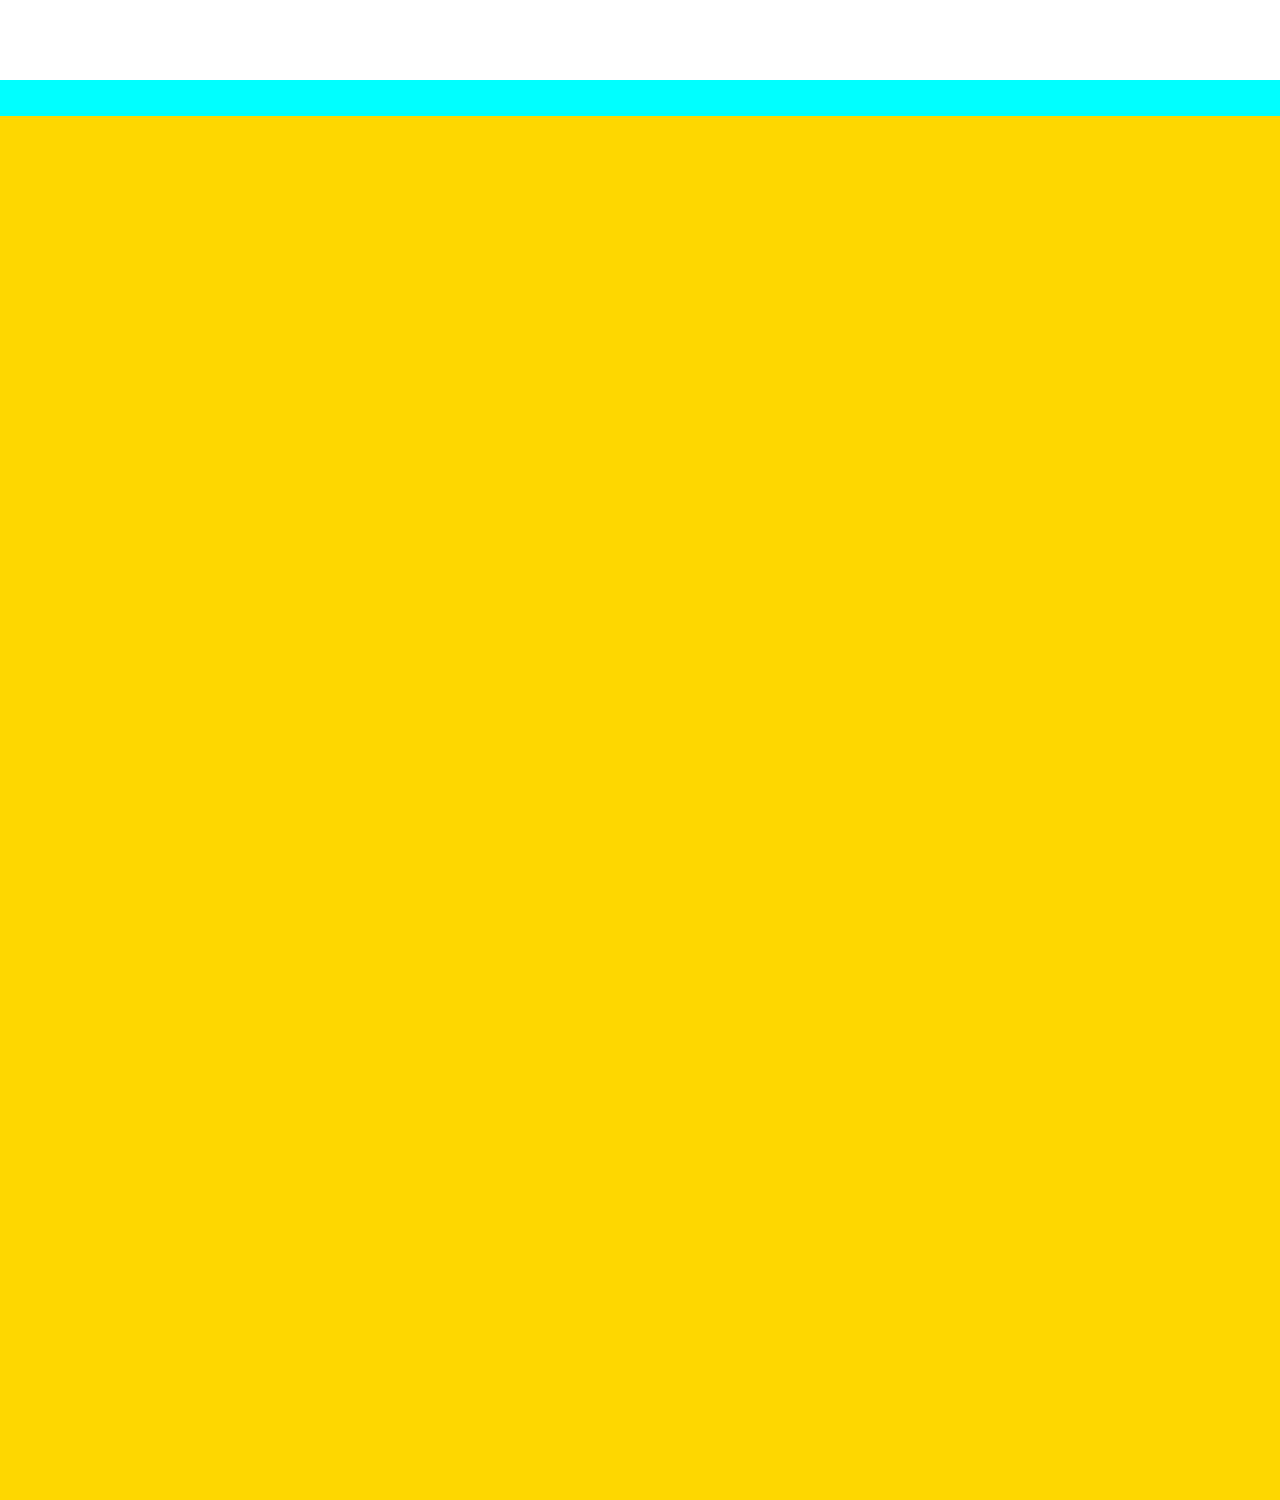
==== index.html @ 10120ca5 "project3" ====
<!DOCTYPE html>
<html lang="en">

<head>
    <meta charset="UTF-8">
    <meta http-equiv="X-UA-Compatible" content="IE=edge">
    <meta name="viewport" content="width=device-width, initial-scale=1.0">
    <title>Salady</title>

    <link rel="stylesheet" href="css/salady_main.css">
</head>

<body>

    <!-- 헤더&네비 -->
    <header>
        <div id="nav">
            <div></div>
            <div class="nav_wave"></div>
        </div>
    </header>


    <div id="main">

    </div>


    <!-- 푸터 -->
    <footer>
    </footer>


    <!-- 스크립트 -->
    <script src="https://ajax.aspnetcdn.com/ajax/jQuery/jquery-3.6.0.min.js"></script>
    <script src="js/salady_main.js"></script>
</body>

</html>
---- css/salady_main.css ----
@charset "utf-8";

* {margin:0; padding:0; box-sizing:border-box; background:aqua}
ol,ul,li {list-style-type:none;}
a {text-decoration:none;}


#nav {width:100%; height:80px; background-color:#fff; position:fixed;}
.nav_wave {position:absolute; width:100%; height:36px; background-image:url('https://assets.website-files.com/5f8777f972356e39b046d89f/5f87b874659b80f2013f8836_wave_menu.svg'); background-repeat:repeat-x; background-size:auto; background-attachment: scroll; background-position:50% 50%; top:80px;}



#main {width:100%; height:1500px; background:gold;}
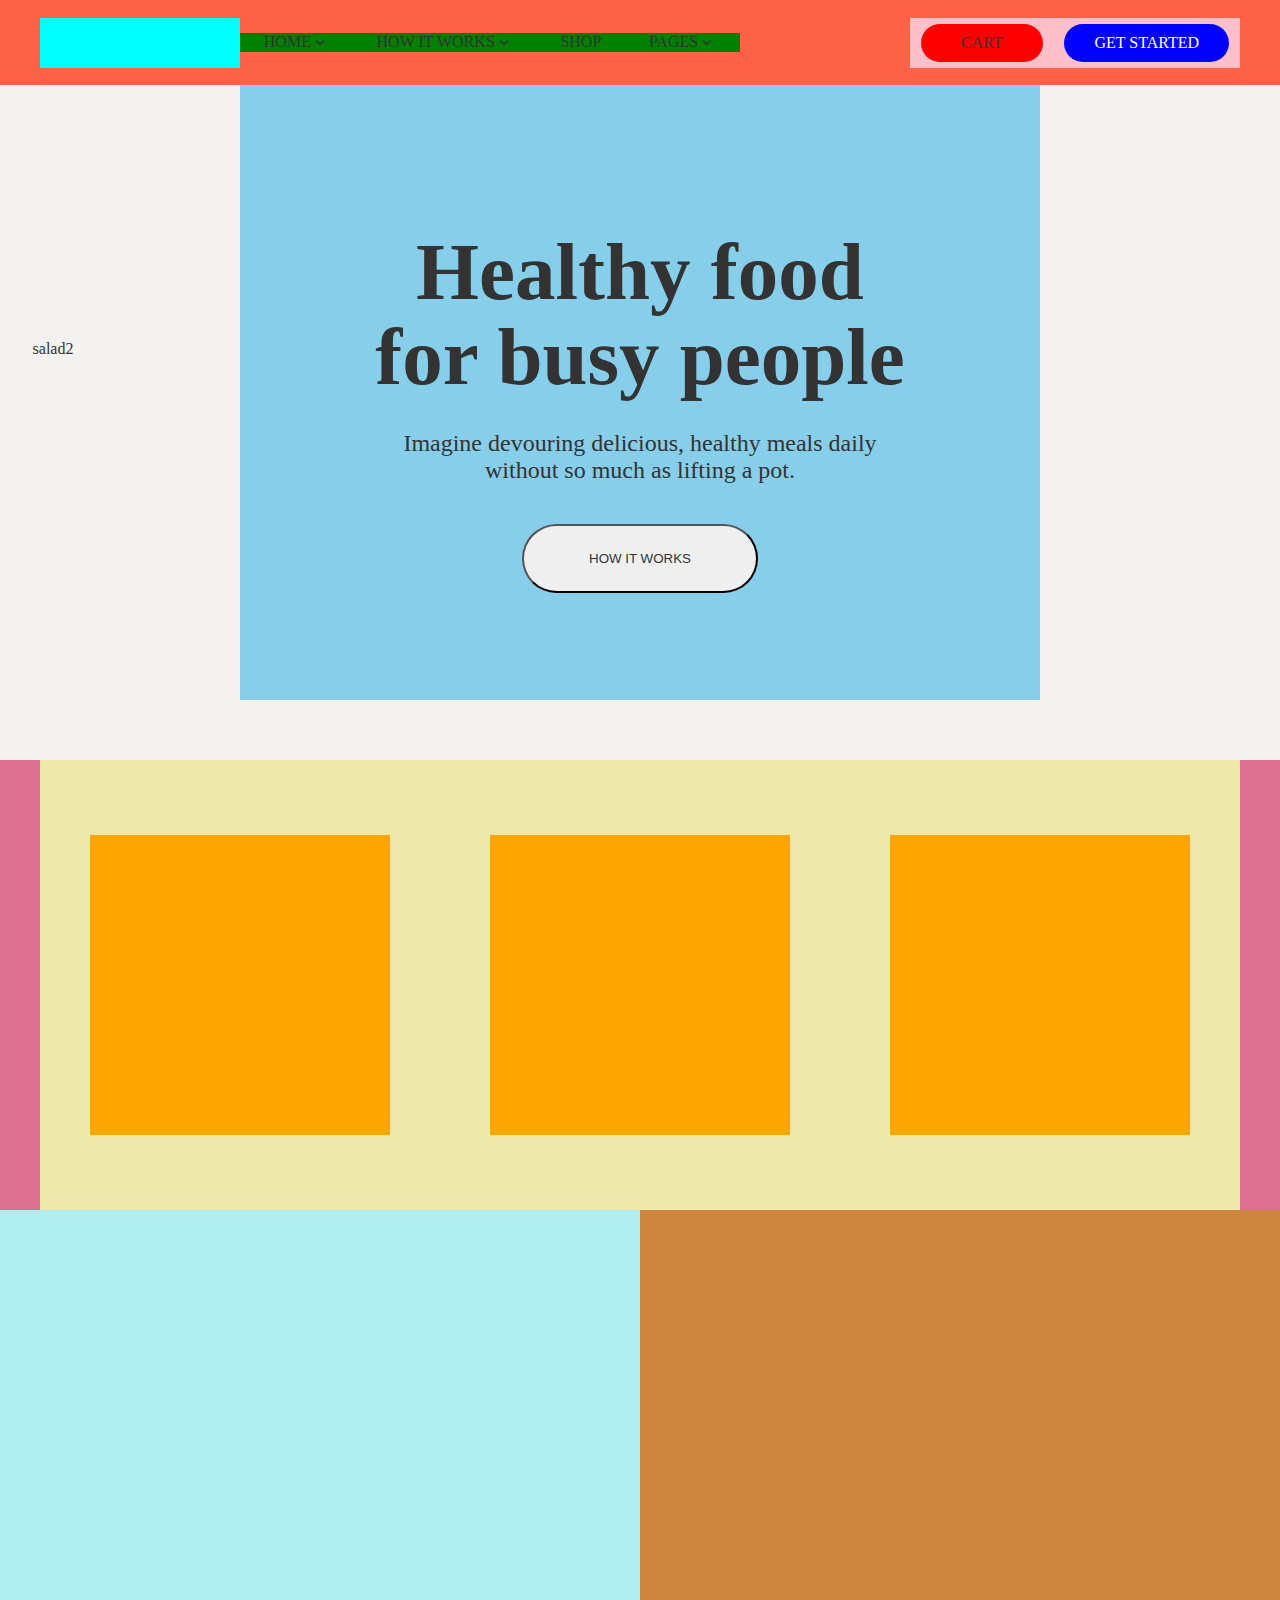
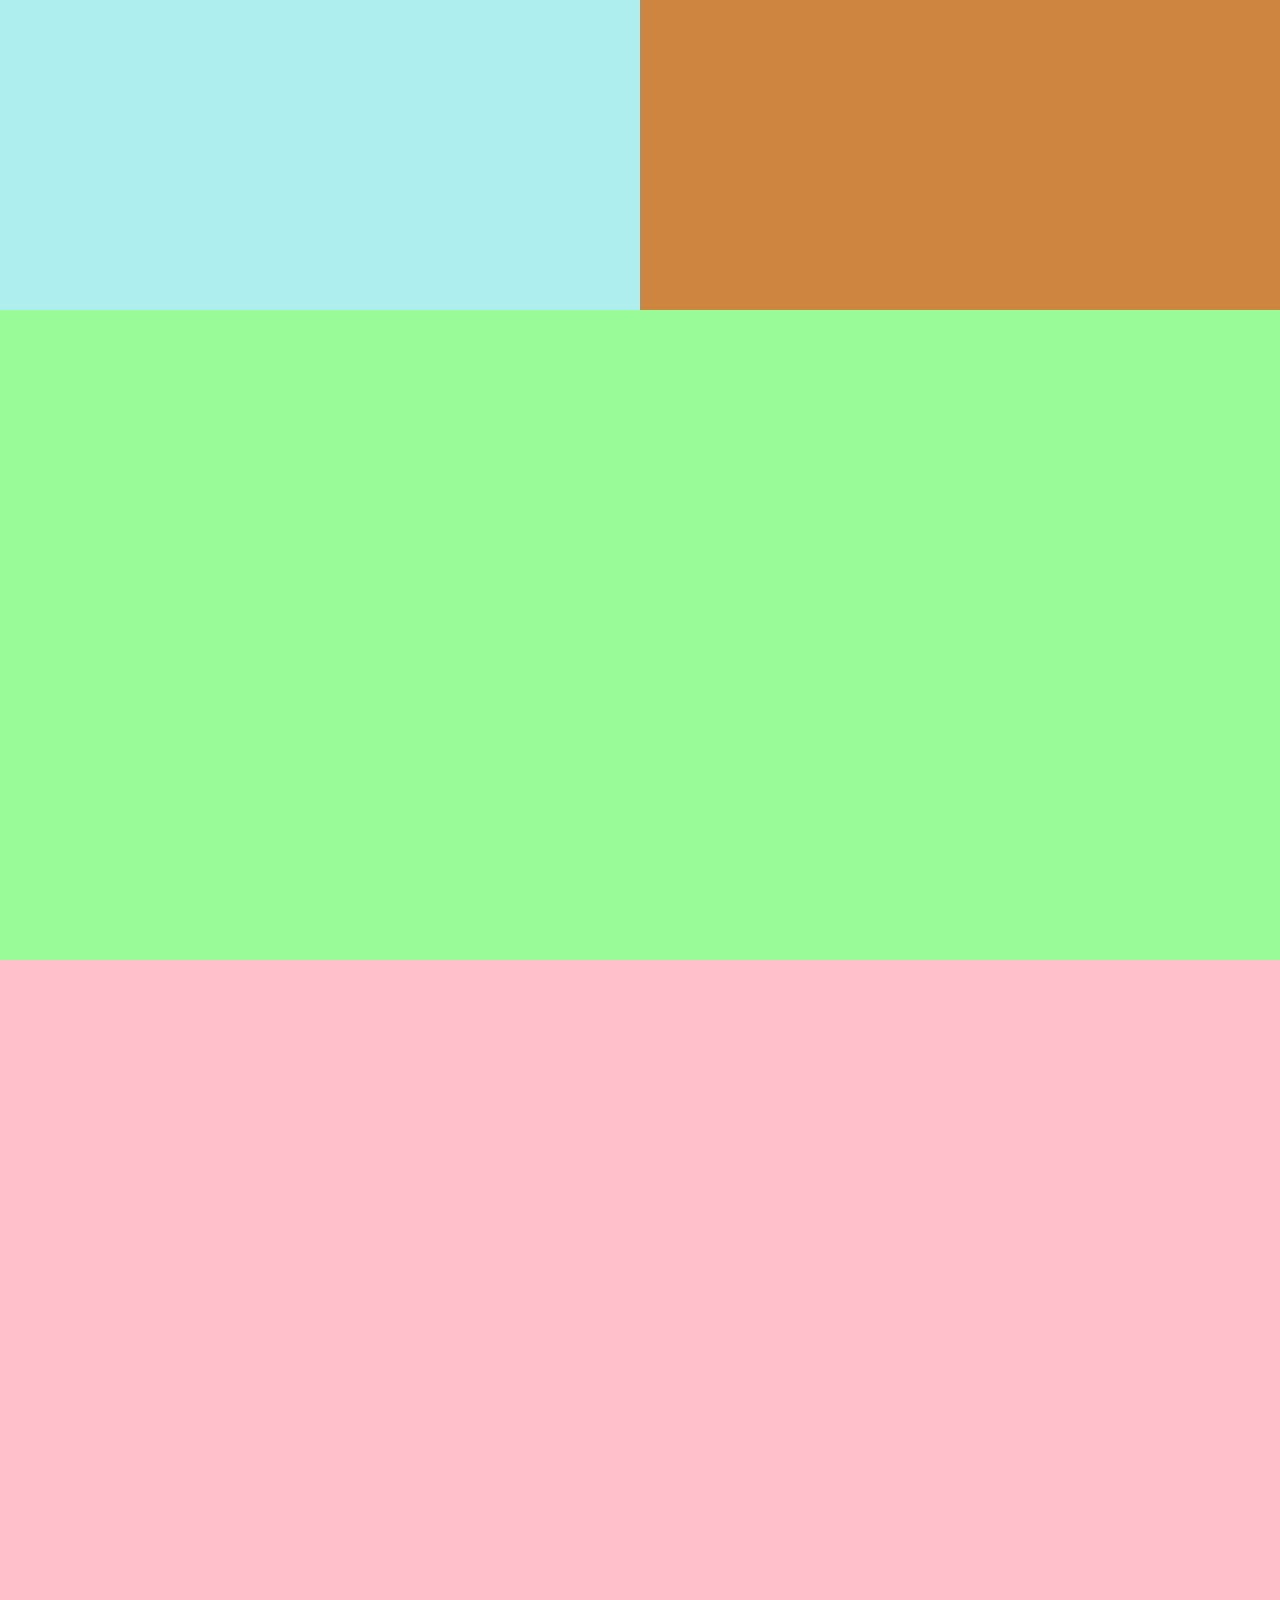
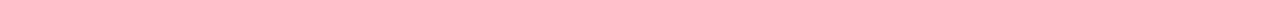
==== commit b5381dfe: "project3" ====
--- a/index.html
+++ b/index.html
@@ -15,14 +15,74 @@
     <!-- 헤더&네비 -->
     <header>
         <div id="nav">
-            <div></div>
+            <div class="nav_group1">
+                <div class="logo"></div>
+                <div class="list">
+                    <ul>
+                        <li><a href="#">HOME<svg xmlns="http://www.w3.org/2000/svg" width="18" height="18"
+                                    viewBox="0 0 24 24">
+                                    <path d="M7.41 7.84L12 12.42l4.59-4.58L18 9.25l-6 6-6-6z" />
+                                </svg></a></li>
+                        <li><a href="#">HOW IT WORKS<svg xmlns="http://www.w3.org/2000/svg" width="18" height="18"
+                                    viewBox="0 0 24 24">
+                                    <path d="M7.41 7.84L12 12.42l4.59-4.58L18 9.25l-6 6-6-6z" />
+                                </svg></a></li>
+                        <li><a href="#">SHOP</a></li>
+                        <li><a href="#">PAGES<svg xmlns="http://www.w3.org/2000/svg" width="18" height="18"
+                                    viewBox="0 0 24 24">
+                                    <path d="M7.41 7.84L12 12.42l4.59-4.58L18 9.25l-6 6-6-6z" />
+                                </svg></a></li>
+                    </ul>
+                </div>
+            </div>
+
+            <div class="nav_group2">
+                <div class="cart"><a href="#">CART</a></div>
+                <div class="get"><a href="#">GET STARTED</a></div>
+            </div>
+
             <div class="nav_wave"></div>
         </div>
     </header>
 
 
     <div id="main">
+        <div class="main_wave"></div>
 
+        <div class="content">
+            <h1>Healthy food <br>
+            for busy people</h1>
+            <p>Imagine devouring delicious, healthy meals daily<br>
+            without so much as lifting a pot.</p>
+            <button>HOW IT WORKS</button>
+            <img src="img/salad1.png" class="salad1" alt="salad1">
+            <img src="img/salad2.png" class="salad2" alt="salad2">
+            <img src="img/salad3.png" class="salad3" alt="salad3">
+        </div>
+    </div>
+
+    <div class="section1">
+        <div class="box1">
+            <div class="feature"></div>
+            <div class="feature"></div>
+            <div class="feature"></div>
+        </div>
+    </div>
+
+    <div class="section2">
+        <div class="box2">
+            <div class="textbox"></div>
+            <div class="imgbox"></div>
+        </div>
+        <div class="section2_wave_top"></div>
+        <div class="section2_wave_under"></div>
+    </div>
+
+    <div class="section3">
+        <div class="box3">
+            <div class="started"></div>
+            <div class="plans"></div>
+        </div>
     </div>
 
 
--- a/css/salady_main.css
+++ b/css/salady_main.css
@@ -1,13 +1,66 @@
 @charset "utf-8";
 
-* {margin:0; padding:0; box-sizing:border-box; background:aqua}
+* {margin:0; padding:0; box-sizing:border-box; color:#333;}
 ol,ul,li {list-style-type:none;}
-a {text-decoration:none;}
-
-
-#nav {width:100%; height:80px; background-color:#fff; position:fixed;}
-.nav_wave {position:absolute; width:100%; height:36px; background-image:url('https://assets.website-files.com/5f8777f972356e39b046d89f/5f87b874659b80f2013f8836_wave_menu.svg'); background-repeat:repeat-x; background-size:auto; background-attachment: scroll; background-position:50% 50%; top:80px;}
+a {text-decoration:none; color:#333;}
 
 
 
-#main {width:100%; height:1500px; background:gold;}+
+#nav {width:100%; height:85px; position:fixed; z-index:3; background-color:tomato; display:flex; justify-content:space-between; align-items:center;}
+
+.nav_group1 {display:flex; align-items:center; margin-left:40px;}
+.nav_group1 .logo {width:200px; height:50px; background-color:aqua;}
+.nav_group1 .list {display:flex;}
+.nav_group1 .list ul {width:500px; display:flex; justify-content:space-around; background-color:green;}
+.nav_group1 .list ul li svg {vertical-align:middle; fill:#333;}
+
+.nav_group2 {width:330px; height:50px; display:flex; margin-right:40px; background-color:pink; align-items:center; justify-content:space-around;}
+.nav_group2 .cart {background-color:red; padding:10px 40px; border-radius:20px;}
+.nav_group2 .get {background-color:blue; padding:10px 30px; border-radius:20px;}
+.nav_group2 .get a {color:#fff;}
+
+.nav_wave {position:absolute; width:100%; height:36px; background-image:url('https://assets.website-files.com/5f8777f972356e39b046d89f/5f87b874659b80f2013f8836_wave_menu.svg'); background-repeat:repeat-x; background-size:auto; background-attachment: scroll; background-position:50% 50%; top:85px;}
+
+
+
+
+#main {width:100%; height:760px; background:#f4f2f0; position:relative; overflow:hidden;}
+
+.main_wave {position:absolute; width:100%; height:36px; background-image:url('https://assets.website-files.com/5f8777f972356e39b046d89f/5f87bedf96a9c74681bb8bb6_wave_white_down_1.svg'); background-repeat:repeat-x; background-size:auto; background-attachment: scroll; background-position:50% 50%; bottom:0; z-index:2;}
+
+.content {background-color:skyblue; padding-top:230px; text-align:center; position:relative; width:800px; height:700px; margin:0 auto;}
+
+.content h1 {font-size:81px; line-height: 1.05em; margin-bottom:30px;}
+.content p {font-size:24px; margin-bottom:40px;}
+.content button {padding:25px 65px; border-radius:40px; cursor:pointer;}
+
+.salad1 {width:300px; height:280px; position:absolute; top:30px; left:-180px;}
+.salad2 {width:570px; height:500px; position:absolute; bottom:-140px; left:-480px;}
+.salad3 {width:550px; height:480px; position:absolute; top:50px; right:-500px;}
+
+
+
+
+.section1 {width:100%; height:450px; margin:0 auto;background-color:palevioletred;}
+.box1 {width:1200px; height:450px; background-color:palegoldenrod; margin:0 auto;  display:flex; align-items:center; justify-content:space-around;}
+.feature {width:300px; height:300px; background-color:orange;}
+
+
+
+
+.section2 {width:100%; height:700px; position:relative;}
+.box2 {width:100%; height:700px; display:flex; align-items:center;}
+.textbox {width:50%; height:700px; background-color:paleturquoise}
+.imgbox {width:50%; height:700px; background-color:peru}
+
+.section2_wave_top {position:absolute; width:100%; height:36px; background-image:url('https://assets.website-files.com/5f8777f972356e39b046d89f/5f87b874659b80f2013f8836_wave_menu.svg'); background-repeat:repeat-x; background-size:auto; background-attachment: scroll; background-position:50% 50%; top:0; z-index:2;}
+.section2_wave_under {position:absolute; width:100%; height:36px; background-image:url('https://assets.website-files.com/5f8777f972356e39b046d89f/5f87bedf96a9c74681bb8bb6_wave_white_down_1.svg'); background-repeat:repeat-x; background-size:auto; background-attachment: scroll; background-position:50% 50%; bottom:0; z-index:2;}
+
+
+
+
+.section3 {width:100%; height:1300px; background-color:papayawhip}
+.box3 {width:1350px; height:1300px; margin:0 auto; background-color:plum;}
+.started {width:100%; height:650px; margin:0 auto; background-color:palegreen;}
+.plans {width:100%; height:650px; margin:0 auto; background-color:pink;}
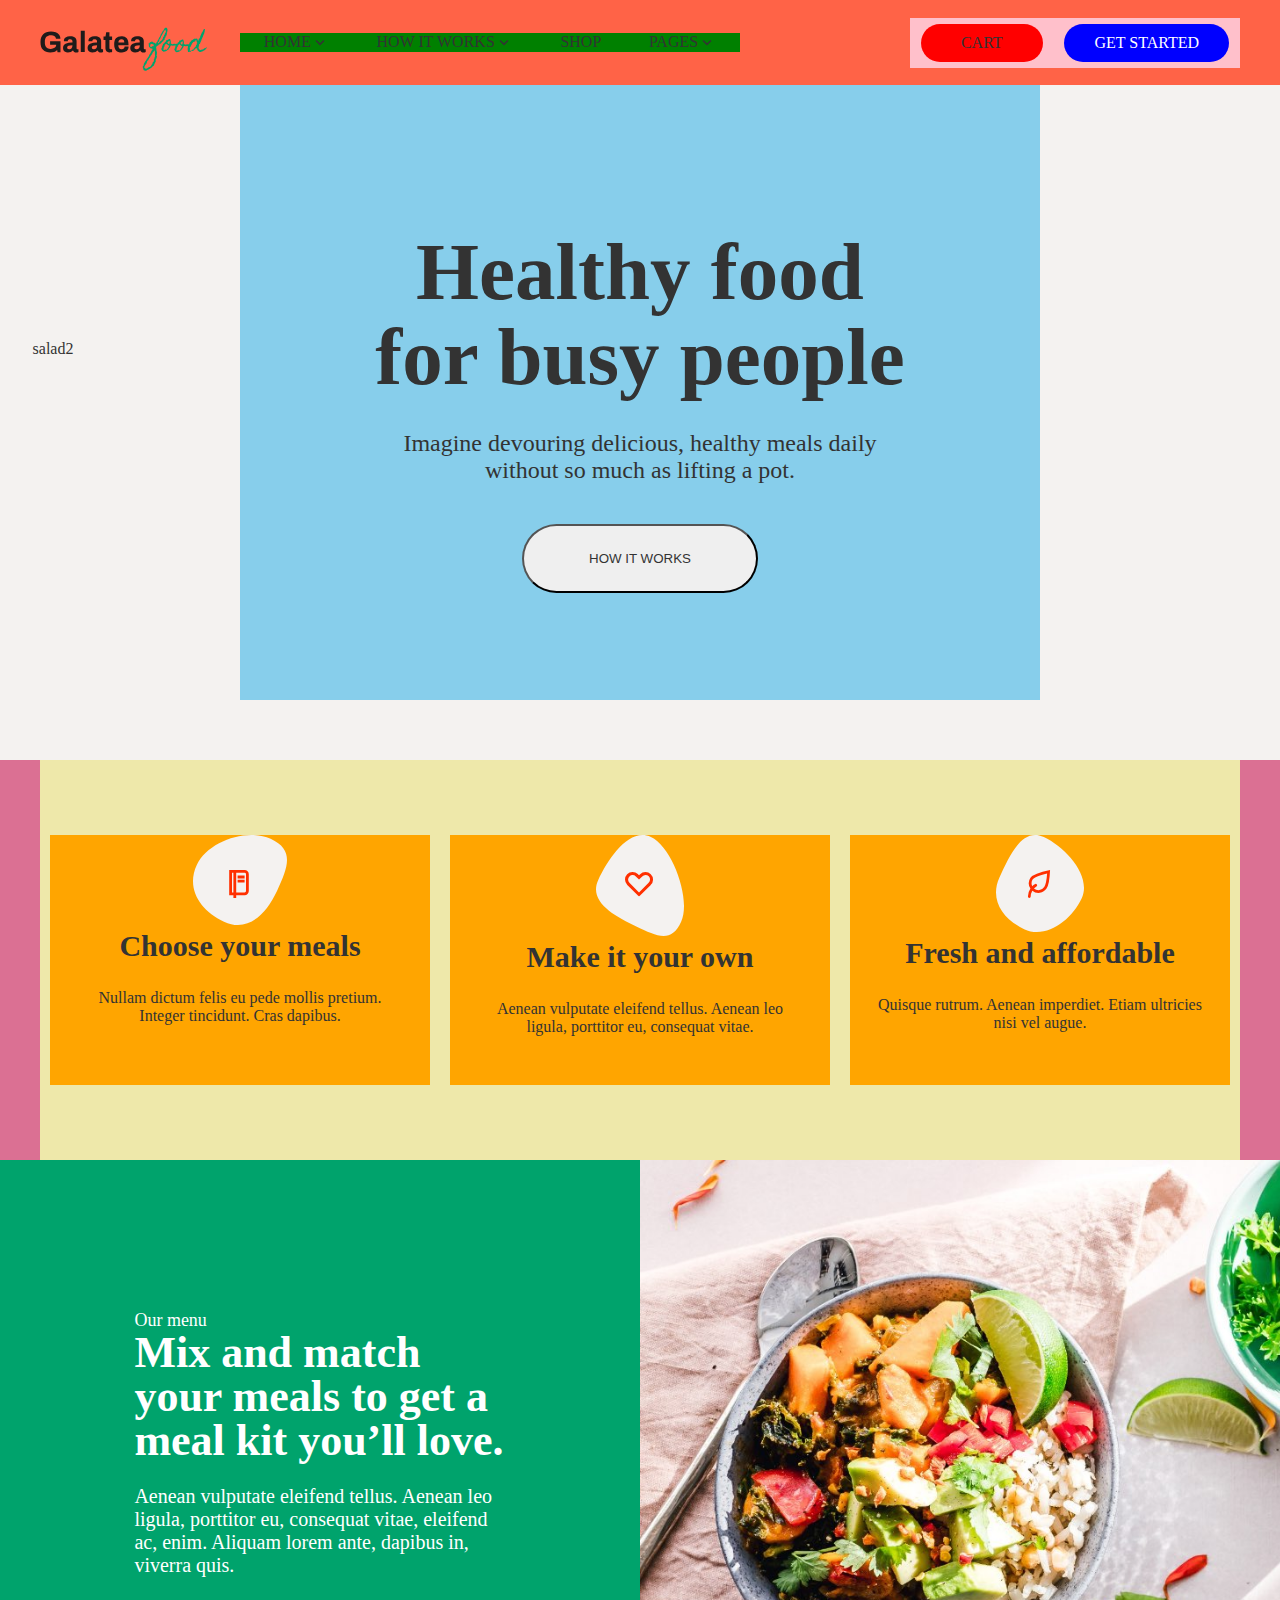
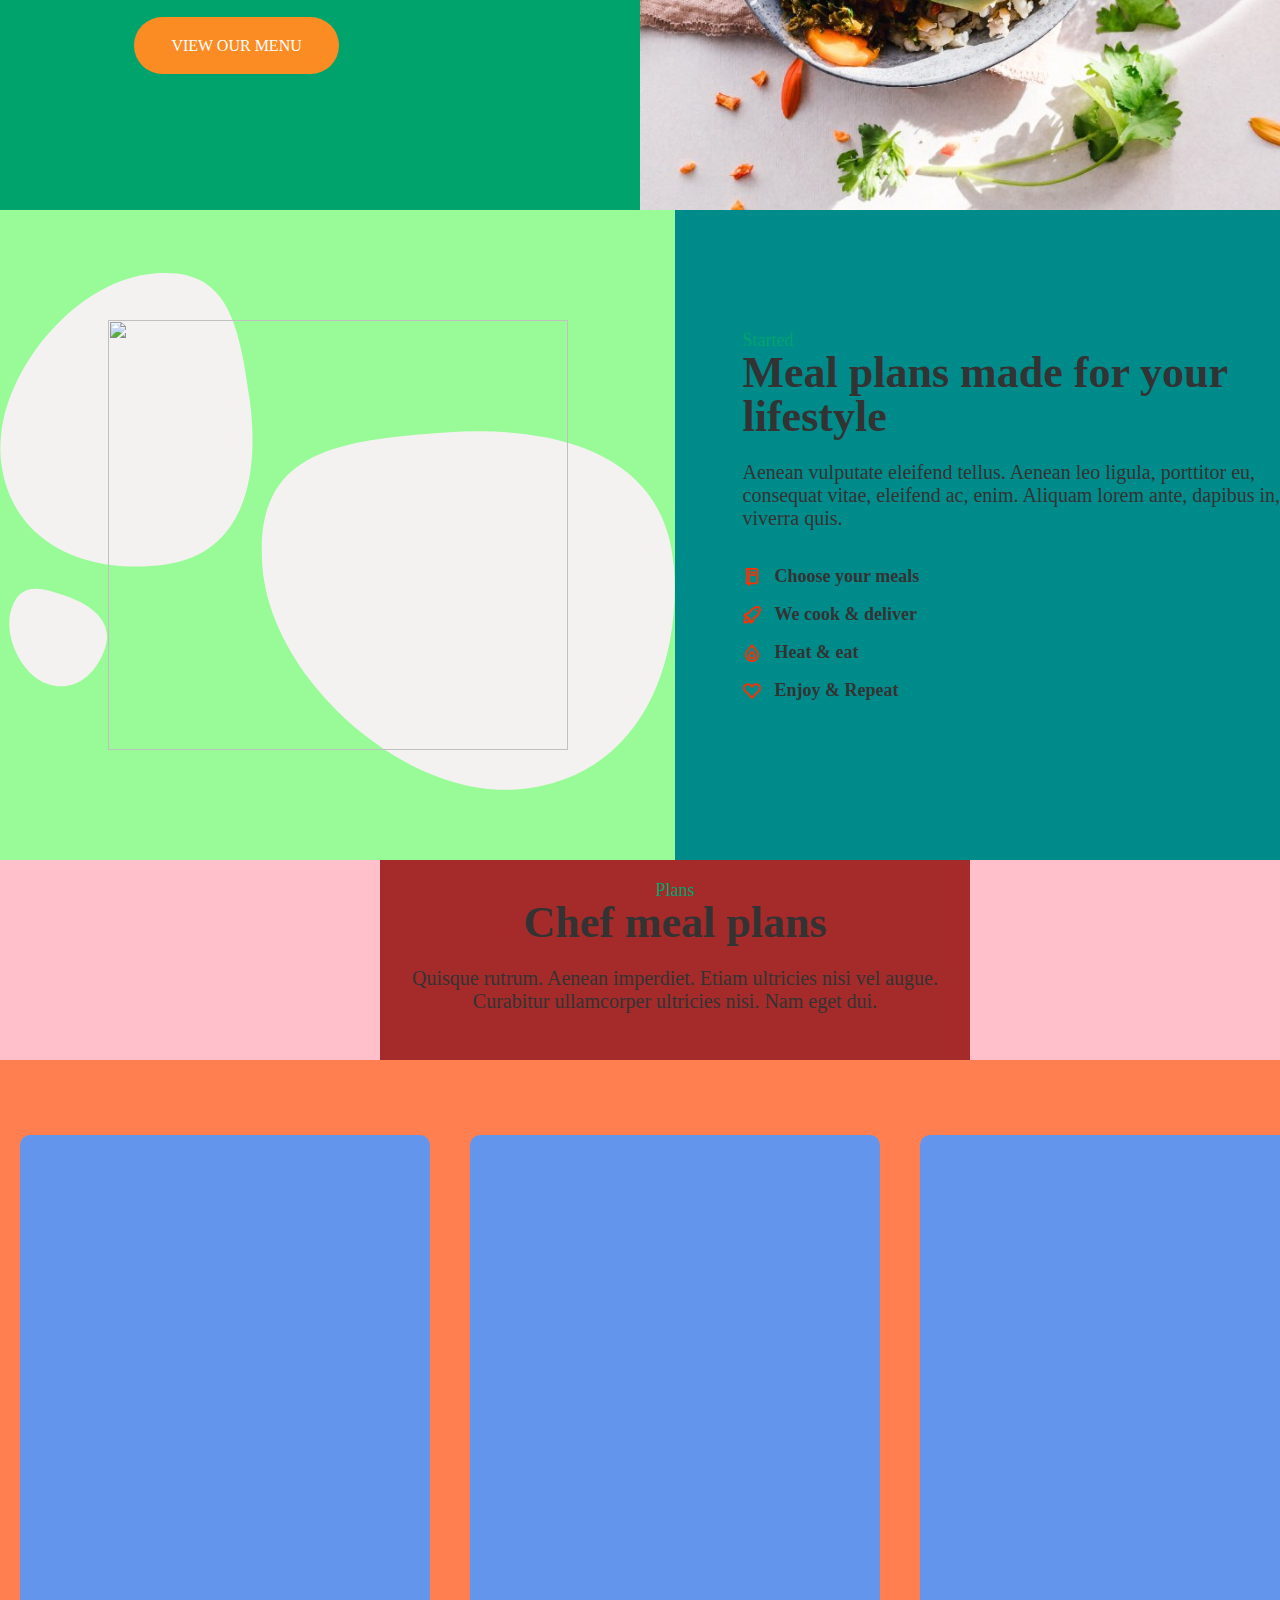
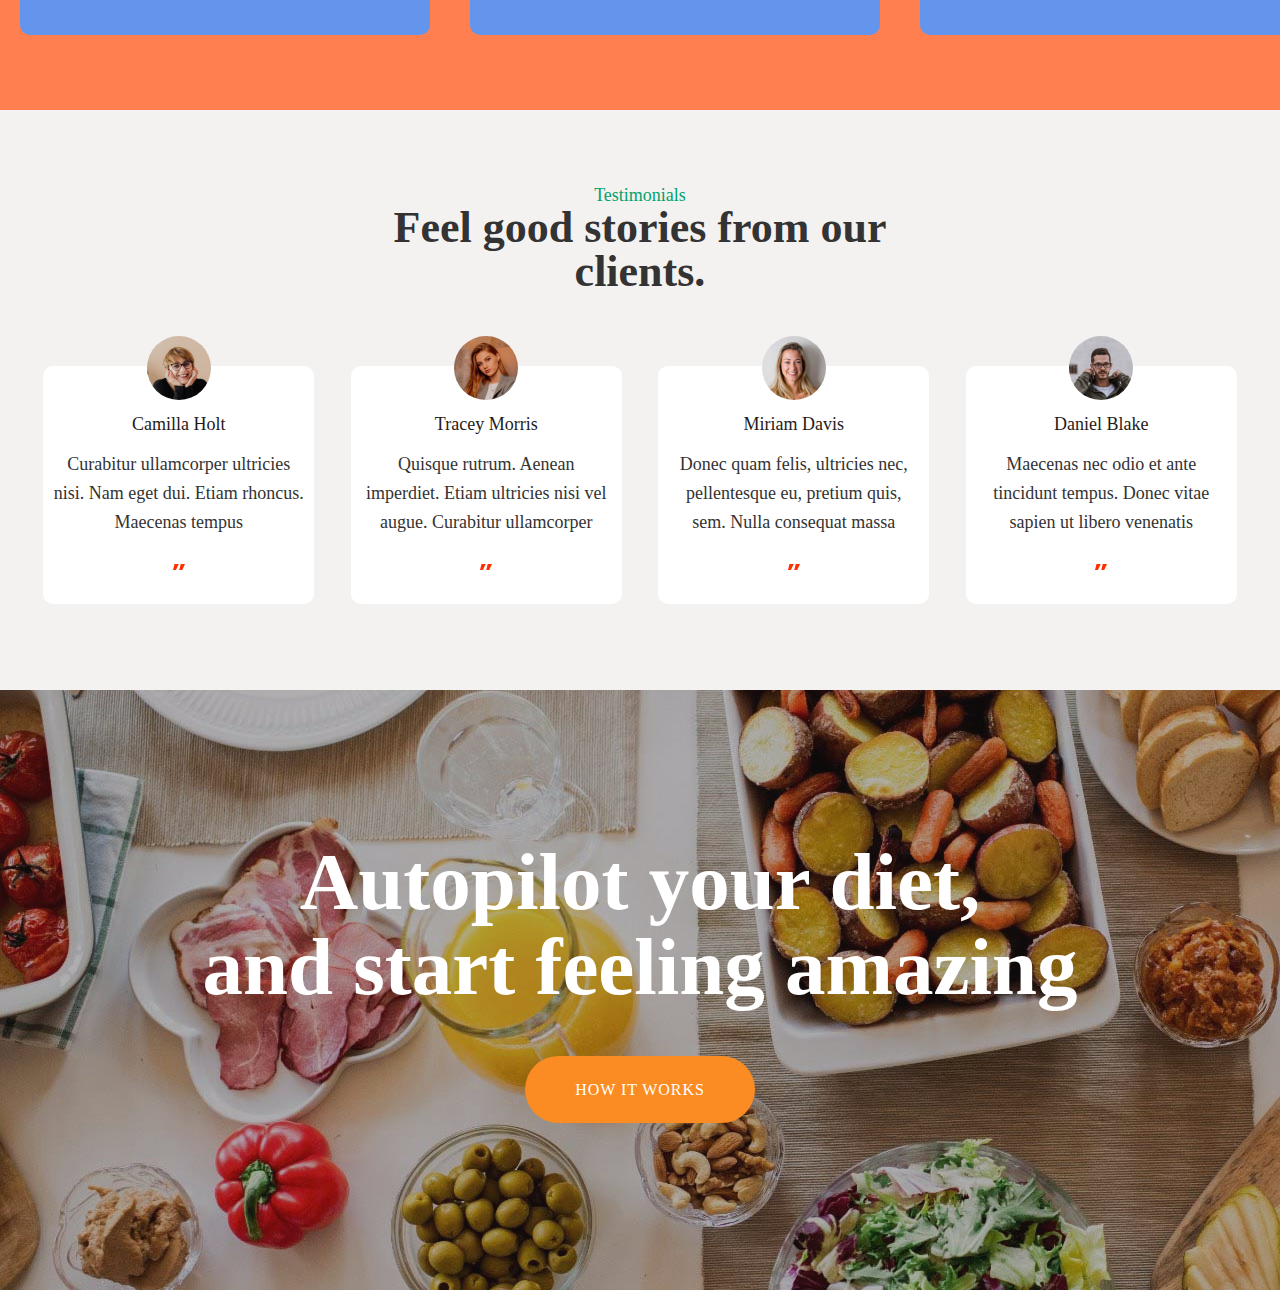
==== commit c7f1450a: "project3" ====
--- a/index.html
+++ b/index.html
@@ -63,15 +63,44 @@
 
     <div class="section1">
         <div class="box1">
-            <div class="feature"></div>
-            <div class="feature"></div>
-            <div class="feature"></div>
+            <div class="feature">
+                <img src="img/5f8b919ec427405cb42f267b_blob_grey_1.svg" alt="grey">
+                <img src="img/5f8b93491829f46aa934b3db_icon_red_1.svg" alt="icon_red_1" class="icon_red">
+                <h4>Choose your meals</h4>
+                <p>Nullam dictum felis eu pede mollis pretium.<br>
+                    Integer tincidunt. Cras dapibus.</p>
+            </div>
+            <div class="feature">
+                <img src="img/5f8b919ecc42be12be606047_blob_grey_2.svg" alt="grey">
+                <img src="img/5f8b934920bc9a66b67b3e55_icon_red_2.svg" alt="icon_red_2" class="icon_red">
+                <h4>Make it your own</h4>
+                <p>Aenean vulputate eleifend tellus. Aenean leo<br>
+                    ligula, porttitor eu, consequat vitae.</p>
+            </div>
+            <div class="feature">
+                <img src="img/5f8b919eba4f4535c09f6dcb_blob_grey_3.svg" alt="grey">
+                <img src="img/5f8b93499776622cf8c5ec23_icon_red_5.svg" alt="icon_red_3" class="icon_red">
+                <h4>Fresh and affordable</h4>
+                <p>Quisque rutrum. Aenean imperdiet. Etiam ultricies<br>
+                    nisi vel augue.</p>
+            </div>
         </div>
     </div>
 
     <div class="section2">
         <div class="box2">
-            <div class="textbox"></div>
+            <div class="textbox">
+                <!-- <div class="textbox_box">
+                    <div class="subtitle">Our menu</div>
+                    <h2>Mix and match your meals to get a meal kit you’ll love.</h2>
+                    <p>Aenean vulputate eleifend tellus. Aenean leo ligula, porttitor eu, consequat vitae, eleifend ac, enim. Aliquam lorem ante, dapibus in, viverra quis.</p>
+                    <a href="#">VIEW OUR MENU </a>
+                </div> -->
+                <div class="subtitle">Our menu</div>
+                <h2>Mix and match your meals to get a meal kit you’ll love.</h2>
+                <p>Aenean vulputate eleifend tellus. Aenean leo ligula, porttitor eu, consequat vitae, eleifend ac, enim. Aliquam lorem ante, dapibus in, viverra quis.</p>
+                <a href="#">VIEW OUR MENU </a>
+            </div>
             <div class="imgbox"></div>
         </div>
         <div class="section2_wave_top"></div>
@@ -80,9 +109,95 @@
 
     <div class="section3">
         <div class="box3">
-            <div class="started"></div>
-            <div class="plans"></div>
-        </div>
+            <div class="started">
+
+                <div class="plate">
+                    <img src="img/salad4.png">
+                </div>
+
+                <div class="Meal">
+                    <div class="subtitle">Started</div>
+                    <h2>Meal plans made for your lifestyle</h2>
+                    <p>Aenean vulputate eleifend tellus. Aenean leo ligula, porttitor eu, consequat vitae, eleifend ac, enim. Aliquam lorem ante, dapibus in, viverra quis.</p>
+                    <div class="meal_icon">
+                        <img src="img/5f8b93491829f46aa934b3db_icon_red_1.svg" alt="icon_red">
+                        <h6>Choose your meals</h6>
+                    </div>
+                    <div class="meal_icon">
+                        <img src="img/5f8b93494e5fced245b3a98e_icon_red_4.svg">
+                        <h6>We cook & deliver</h6>
+                    </div>
+                    <div class="meal_icon">
+                        <img src="img/5f8b9349cc42be11dd6062a7_icon_red_3.svg" alt="icon_red">
+                        <h6>Heat & eat</h6>
+                    </div>
+                    <div class="meal_icon">
+                        <img src="img/5f8b934920bc9a66b67b3e55_icon_red_2.svg" alt="icon_red">
+                        <h6>Enjoy & Repeat</h6>
+                    </div>
+                </div>
+
+            </div>
+
+            <div class="plans">
+                <div class="plans_text">
+                    <div class="subtitle">Plans</div>
+                    <h2>Chef meal plans</h2>
+                    <p>Quisque rutrum. Aenean imperdiet. Etiam ultricies nisi vel augue. Curabitur ullamcorper ultricies nisi. Nam eget dui.</p>
+                </div>
+                <div class="plans_list">
+                    <div class="price"></div>
+                    <div class="price"></div>
+                    <div class="price"></div>
+                </div>
+            </div>
+        </div>
+    </div>
+
+    <div class="section4">
+        <div class="clients">
+            <div class="clients_text">
+                <div class="subtitle">Testimonials</div>
+                    <h2>Feel good stories from our <br> clients.</h2>
+            </div>
+            <div class="clients_people">
+                <div class="people">
+                    <img src="img/5f8bb455c32c3f248564345f_image_testimonial_1.jpg" alt="people1" class="cicle">
+                    <div>Camilla Holt</div>
+                    <p>Curabitur ullamcorper ultricies nisi. Nam eget dui. Etiam rhoncus. Maecenas tempus</p>
+                    <img src="img/5f8baf75977662133ac621a2_icon_testimonial.svg" alt="say">
+                </div>
+                <div class="people">
+                    <img src="img/5f8bb455140225531e3747c7_image_testimonial_2.jpg" alt="people2" class="cicle">
+                    <div>Tracey Morris</div>
+                    <p>Quisque rutrum. Aenean imperdiet. Etiam ultricies nisi vel augue. Curabitur ullamcorper</p>
+                    <img src="img/5f8baf75977662133ac621a2_icon_testimonial.svg" alt="say">
+                </div>
+                <div class="people">
+                    <img src="img/5f8bb4555b34168e3400356b_image_testimonial_3.jpg" alt="people3" class="cicle">
+                    <div>Miriam Davis</div>
+                    <p>Donec quam felis, ultricies nec, pellentesque eu, pretium quis, sem. Nulla consequat massa</p>
+                    <img src="img/5f8baf75977662133ac621a2_icon_testimonial.svg" alt="say">
+                </div>
+                <div class="people">
+                    <img src="img/5f8bb4554e5fceb02cb3dd10_image_testimonial_4.jpg" alt="people4" class="cicle">
+                    <div>Daniel Blake</div>
+                    <p>Maecenas nec odio et ante tincidunt tempus. Donec vitae sapien ut libero venenatis</p>
+                    <img src="img/5f8baf75977662133ac621a2_icon_testimonial.svg" alt="say">
+                </div>
+            </div>
+        </div>
+        <div class="section4_wave"></div>
+    </div>
+
+    <div class="section5">
+        <div class="bigtext">
+            <h2>Autopilot your diet, <br>
+                and start <span>feeling amazing</span></h2>
+            <a herf="#">HOW IT WORKS</a>
+        </div>
+        <div class="section5_wave_top"></div>
+        <div class="section5_wave_under"></div>
     </div>
 
 
--- a/css/salady_main.css
+++ b/css/salady_main.css
@@ -3,6 +3,7 @@
 * {margin:0; padding:0; box-sizing:border-box; color:#333;}
 ol,ul,li {list-style-type:none;}
 a {text-decoration:none; color:#333;}
+.subtitle {color:#00a36c; font-size:18px;}
 
 
 
@@ -10,7 +11,7 @@
 #nav {width:100%; height:85px; position:fixed; z-index:3; background-color:tomato; display:flex; justify-content:space-between; align-items:center;}
 
 .nav_group1 {display:flex; align-items:center; margin-left:40px;}
-.nav_group1 .logo {width:200px; height:50px; background-color:aqua;}
+.nav_group1 .logo {width:200px; height:60px; background-image:url(../img/5f87c2a41d7435bd9edc771b_logo.svg); background-repeat:no-repeat; background-size:contain; vertical-align:middle;}
 .nav_group1 .list {display:flex;}
 .nav_group1 .list ul {width:500px; display:flex; justify-content:space-around; background-color:green;}
 .nav_group1 .list ul li svg {vertical-align:middle; fill:#333;}
@@ -42,25 +43,89 @@
 
 
 
-.section1 {width:100%; height:450px; margin:0 auto;background-color:palevioletred;}
-.box1 {width:1200px; height:450px; background-color:palegoldenrod; margin:0 auto;  display:flex; align-items:center; justify-content:space-around;}
-.feature {width:300px; height:300px; background-color:orange;}
+.section1 {width:100%; height:400px; margin:0 auto;background-color:palevioletred;}
+.box1 {width:1200px; height:400px; background-color:palegoldenrod; margin:0 auto;  display:flex; align-items:center; justify-content:space-around;}
+.feature {width:380px; height:250px; background-color:orange; text-align:center; position:relative;}
+.feature .icon_red {width:28px; height:28px; position:absolute; top:35px; left:46%;}
+.feature h4 {font-size:30px; height:60px;}
 
 
 
 
-.section2 {width:100%; height:700px; position:relative;}
-.box2 {width:100%; height:700px; display:flex; align-items:center;}
-.textbox {width:50%; height:700px; background-color:paleturquoise}
-.imgbox {width:50%; height:700px; background-color:peru}
+.section2 {width:100%; height:650px; position:relative;}
+.box2 {width:100%; height:650px; display:flex; align-items:center;}
+.box2 .textbox {width:50%; height:650px; background-color:#00a36c; background-image:url(https://assets.website-files.com/5f8777f972356e39b046d89f/5f8b9bf439466a2e75c8dc5e_texture.png); padding:150px 10.5%; overflow:hidden;}
+/* .textbox_box {width:59%; height:400px; position:absolute; top:50%; left:50%; transform:translate(-50%,-50%);}
+.textbox_box .subtitle, .textbox_box p, .textbox_box h2, .textbox a {color:#fff;}
+.textbox_box .subtitle, {font-size:18px;}
+.textbox_box h2 {font-size:44px; line-height:44px; margin-bottom:22px;}
+.textbox_box p {font-size:20px; margin-bottom:60px;}
+.textbox a {background-color:#fb8c23; padding:20px 37px; border-radius:50px;} */
+.textbox .subtitle, .textbox p, .textbox h2, .textbox a {color:#fff;}
+.textbox .subtitle {font-size:18px;}
+.textbox h2 {font-size:44px; line-height:44px; margin-bottom:22px;}
+.textbox p {font-size:20px; margin-bottom:60px;}
+.textbox a {background-color:#fb8c23; padding:20px 37px; border-radius:50px;}
 
-.section2_wave_top {position:absolute; width:100%; height:36px; background-image:url('https://assets.website-files.com/5f8777f972356e39b046d89f/5f87b874659b80f2013f8836_wave_menu.svg'); background-repeat:repeat-x; background-size:auto; background-attachment: scroll; background-position:50% 50%; top:0; z-index:2;}
+
+
+
+.box2 .imgbox {width:50%; height:650px; background-image:url(../img/5f8b9b350d072e18a5c49996_image_1.jpg); background-repeat:no-repeat; background-size:cover;}
+
+.section2_wave_top {position:absolute; width:100%; height:36px; background-image:url('https://assets.website-files.com/5f8777f972356e39b046d89f/5f87bedf900801608bf2a5c2_wave_white_top_2.svg'); background-repeat:repeat-x; background-size:auto; background-attachment: scroll; background-position:50% 50%; top:0; z-index:2;}
 .section2_wave_under {position:absolute; width:100%; height:36px; background-image:url('https://assets.website-files.com/5f8777f972356e39b046d89f/5f87bedf96a9c74681bb8bb6_wave_white_down_1.svg'); background-repeat:repeat-x; background-size:auto; background-attachment: scroll; background-position:50% 50%; bottom:0; z-index:2;}
 
 
 
 
-.section3 {width:100%; height:1300px; background-color:papayawhip}
-.box3 {width:1350px; height:1300px; margin:0 auto; background-color:plum;}
-.started {width:100%; height:650px; margin:0 auto; background-color:palegreen;}
-.plans {width:100%; height:650px; margin:0 auto; background-color:pink;}
+.section3 {width:100%; height:1500px; background-color:papayawhip}
+.box3 {width:1350px; height:1500px; margin:0 auto; background-color:plum;}
+.box3 .started {width:100%; height:650px; margin:0 auto; background-color:palegreen; display:flex;}
+
+.plate {width:50%; height:650px; background-image:url(../img/5f8ba9295eb38664d61c0857_blob_group_1.svg); background-repeat:no-repeat; background-size:contain; background-position:center; position:relative;}
+.plate img {width:460px; height:430px; position:absolute; top:50%; left:50%; transform:translate(-50%,-50%);}
+
+.Meal {width:50%; height:650px; padding:120px 5%; background-color:darkcyan;}
+.Meal .subtitle {font-size:18px;}
+.Meal h2 {font-size:44px; line-height:44px; margin-bottom:22px;}
+.Meal p {font-size:20px; margin-bottom:36px;}
+
+.meal_icon {display:flex; align-items:center; margin-bottom:17px;}
+.meal_icon img {width:18px; height:18px; margin-right:14px; vertical-align:middle;}
+.meal_icon h6 {font-size:18px; font-weight: 700; vertical-align:top;}
+
+.box3 .plans {width:100%; height:850px; margin:0 auto; background-color:pink;}
+.plans_text {width:590px; height:200px; margin:0 auto; padding:20px; background-color:brown; text-align:center;}
+.plans_text .subtitle {font-size:18px;}
+.plans_text h2 {font-size:44px; line-height:44px; margin-bottom:22px;}
+.plans_text p {font-size:20px; margin-bottom:36px;}
+
+.plans_list {width:100%; height:650px; margin:0 auto; background-color:coral; display:flex; align-items:center; justify-content:space-around;}
+.price {width:410px; height:500px; border-radius:10px; background-color:cornflowerblue;}
+
+
+
+
+.section4 {width:100%; height:580px; background-color:#f4f2f0; position:relative;}
+.section4_wave {position:absolute; width:100%; height:36px; background-image:url(https://assets.website-files.com/5f8777f972356e39b046d89f/5f87bedf6694fcbe30821ace_wave_white_top_3.svg); background-repeat:repeat-x; background-size:auto; background-attachment: scroll; background-position:50% 50%; top:0; z-index:2;}
+.section4 .clients {position:relative; width:100%; max-width:1350px; padding:75px 25px; margin:0 auto; text-align:center;}
+.clients_text h2 {font-size:44px; line-height:44px; margin-bottom:22px;}
+
+.clients_people {display:flex; align-items:center; justify-content:space-around;}
+
+.clients_people .people {width:22%; height:60%; border-radius:10px;background-color:#fff; margin-top:50px; padding-bottom:30px;}
+.people .cicle {border-radius:50%; width:64px; height:64px; margin-top:-30px; margin-bottom:10px;}
+.people div {margin-bottom:5px; color: #1f1b1a; font-size: 18px; font-weight:500;}
+.people p {max-width:390px; margin-bottom:10px; font-size:18px; line-height:1.6em; padding:10px;}
+
+
+
+
+.section5 {width:100%; height:600px; background-image:linear-gradient(180deg, rgba(31, 27, 26, 0.35), rgba(31, 27, 26, 0.35)), url(../img/5fa5b46726e380a46bf6dd7e_image_2a.jpg); position:relative; text-align:center;}
+.section5_wave_top {position:absolute; width:100%; height:36px; background-image:url(https://assets.website-files.com/5f8777f972356e39b046d89f/5f8cd31186eb1624a1494592_wave_grey_top_1.svg); background-repeat:repeat-x; background-size:auto; background-attachment: scroll; background-position:50% 50%; top:0; z-index:2;}
+.section5_wave_under {position:absolute; width:100%; height:36px; background-image:url(https://assets.website-files.com/5f8777f972356e39b046d89f/5f87bedfbc4a48058a5be815_wave_white_down_2.svg); background-repeat:repeat-x; background-size:auto; background-attachment: scroll; background-position:50% 50%; bottom:0; z-index:2;}
+
+.bigtext {text-align:center; padding:150px 10%;}
+.bigtext h2 {margin-bottom:70px; color:#fff; font-size:81px; line-height:1.05em;}
+.bigtext h2 span {color:#fff;}
+.bigtext a {color:#fff; background-color:#fb8c23; padding:25px 50px; border-radius:50px; line-height:1.2em; letter-spacing:0.06em; font-weight:500;}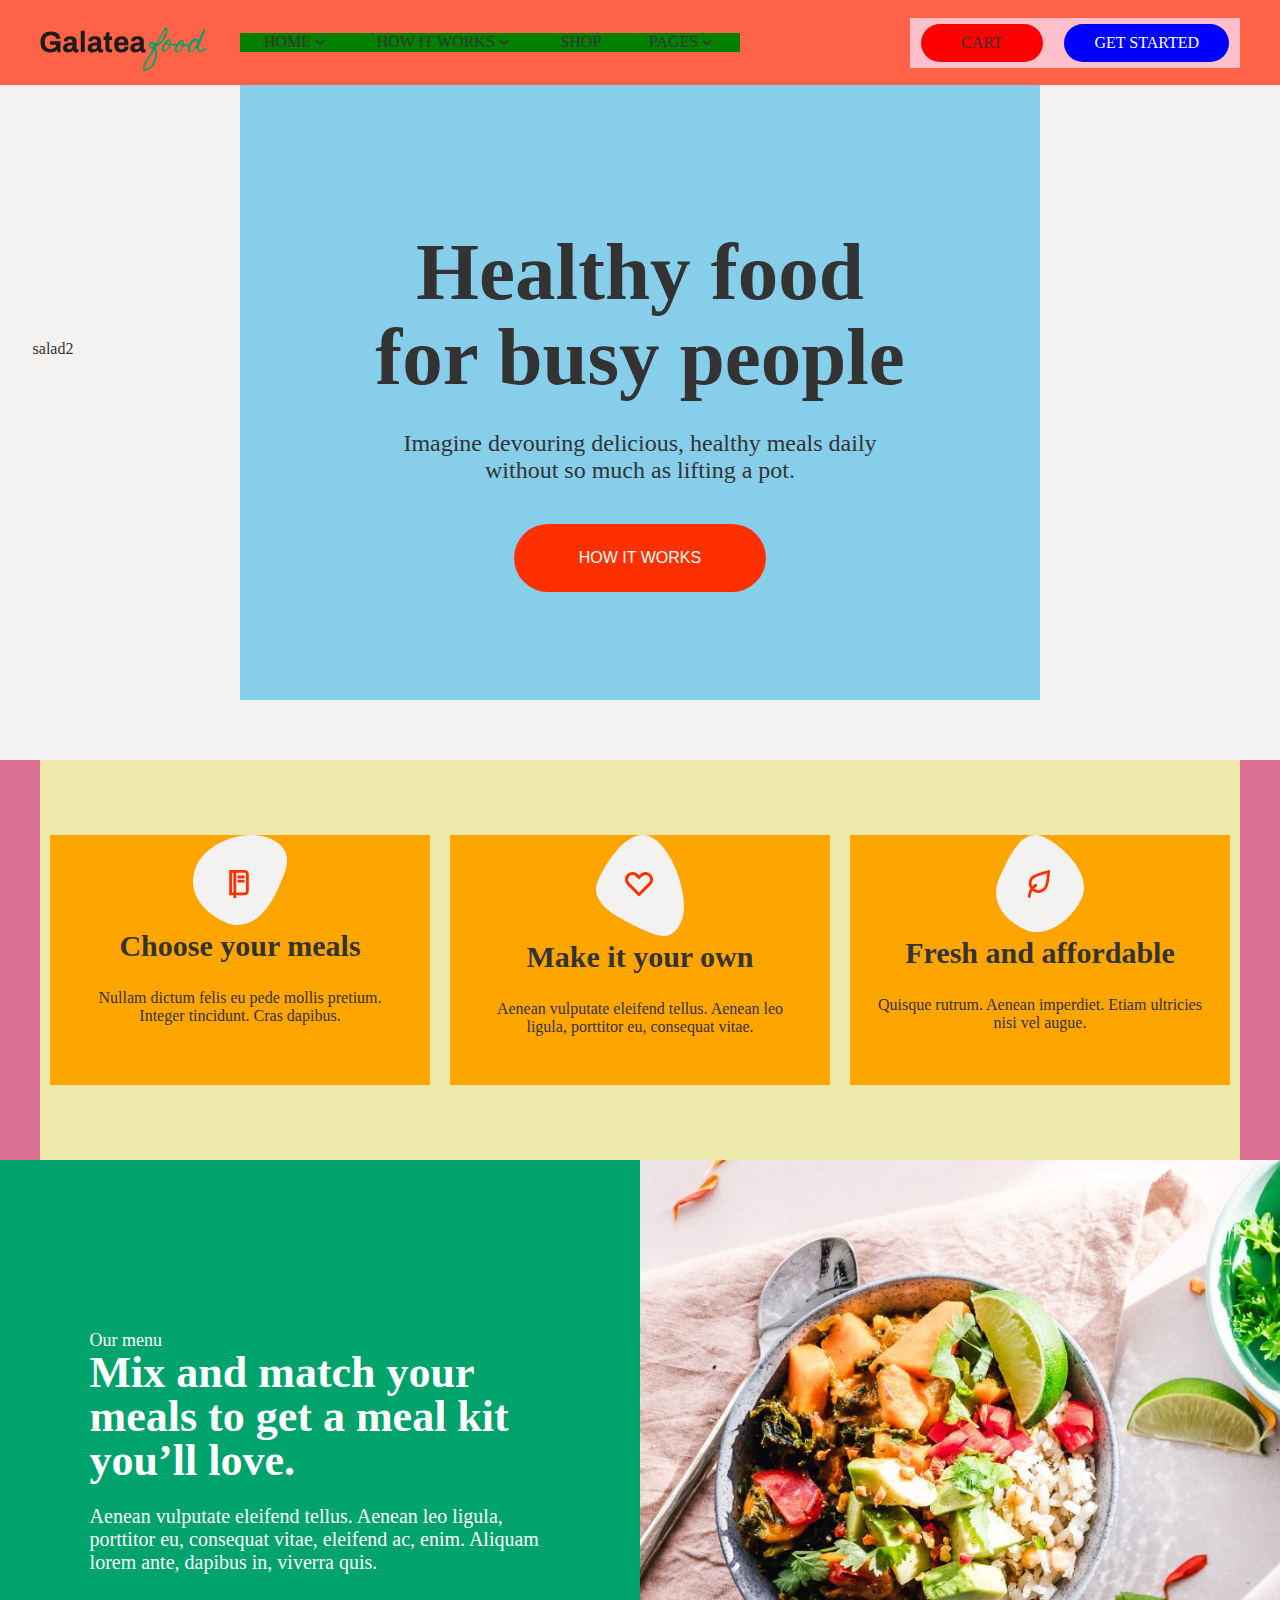
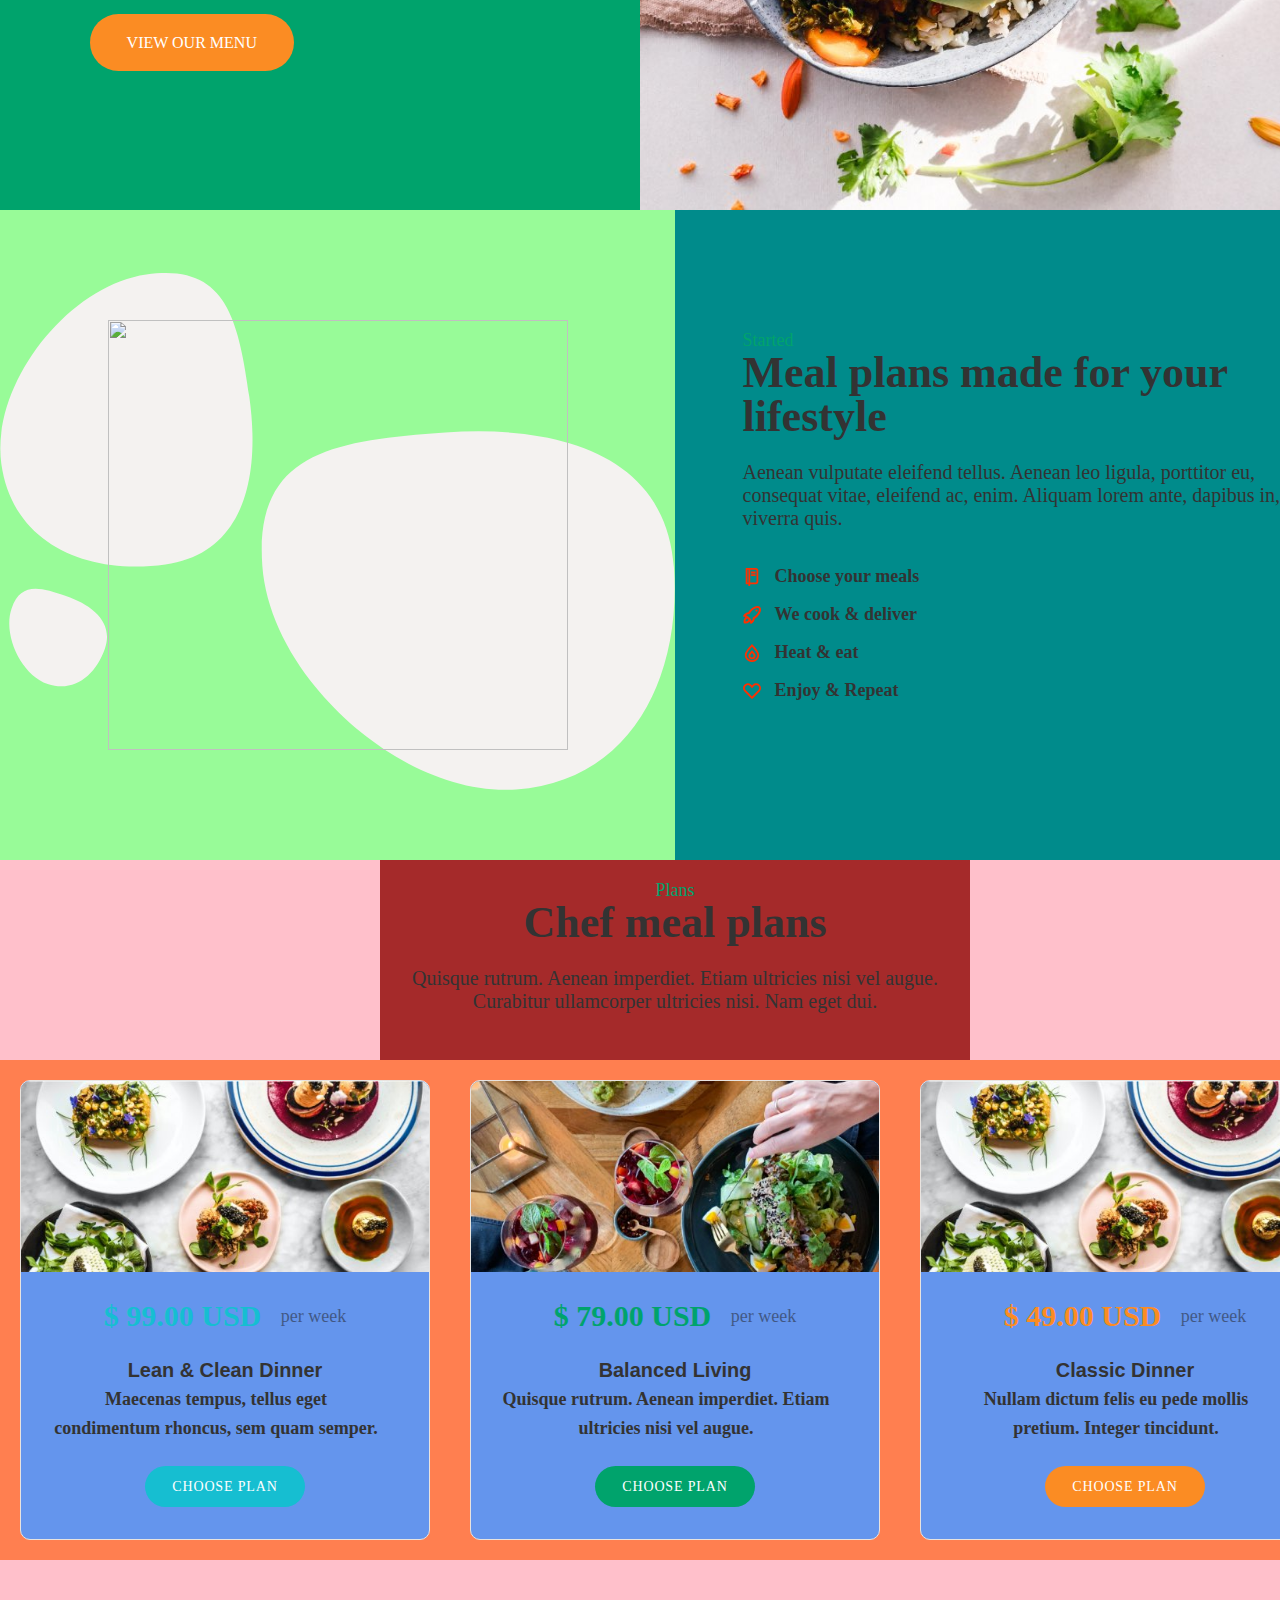
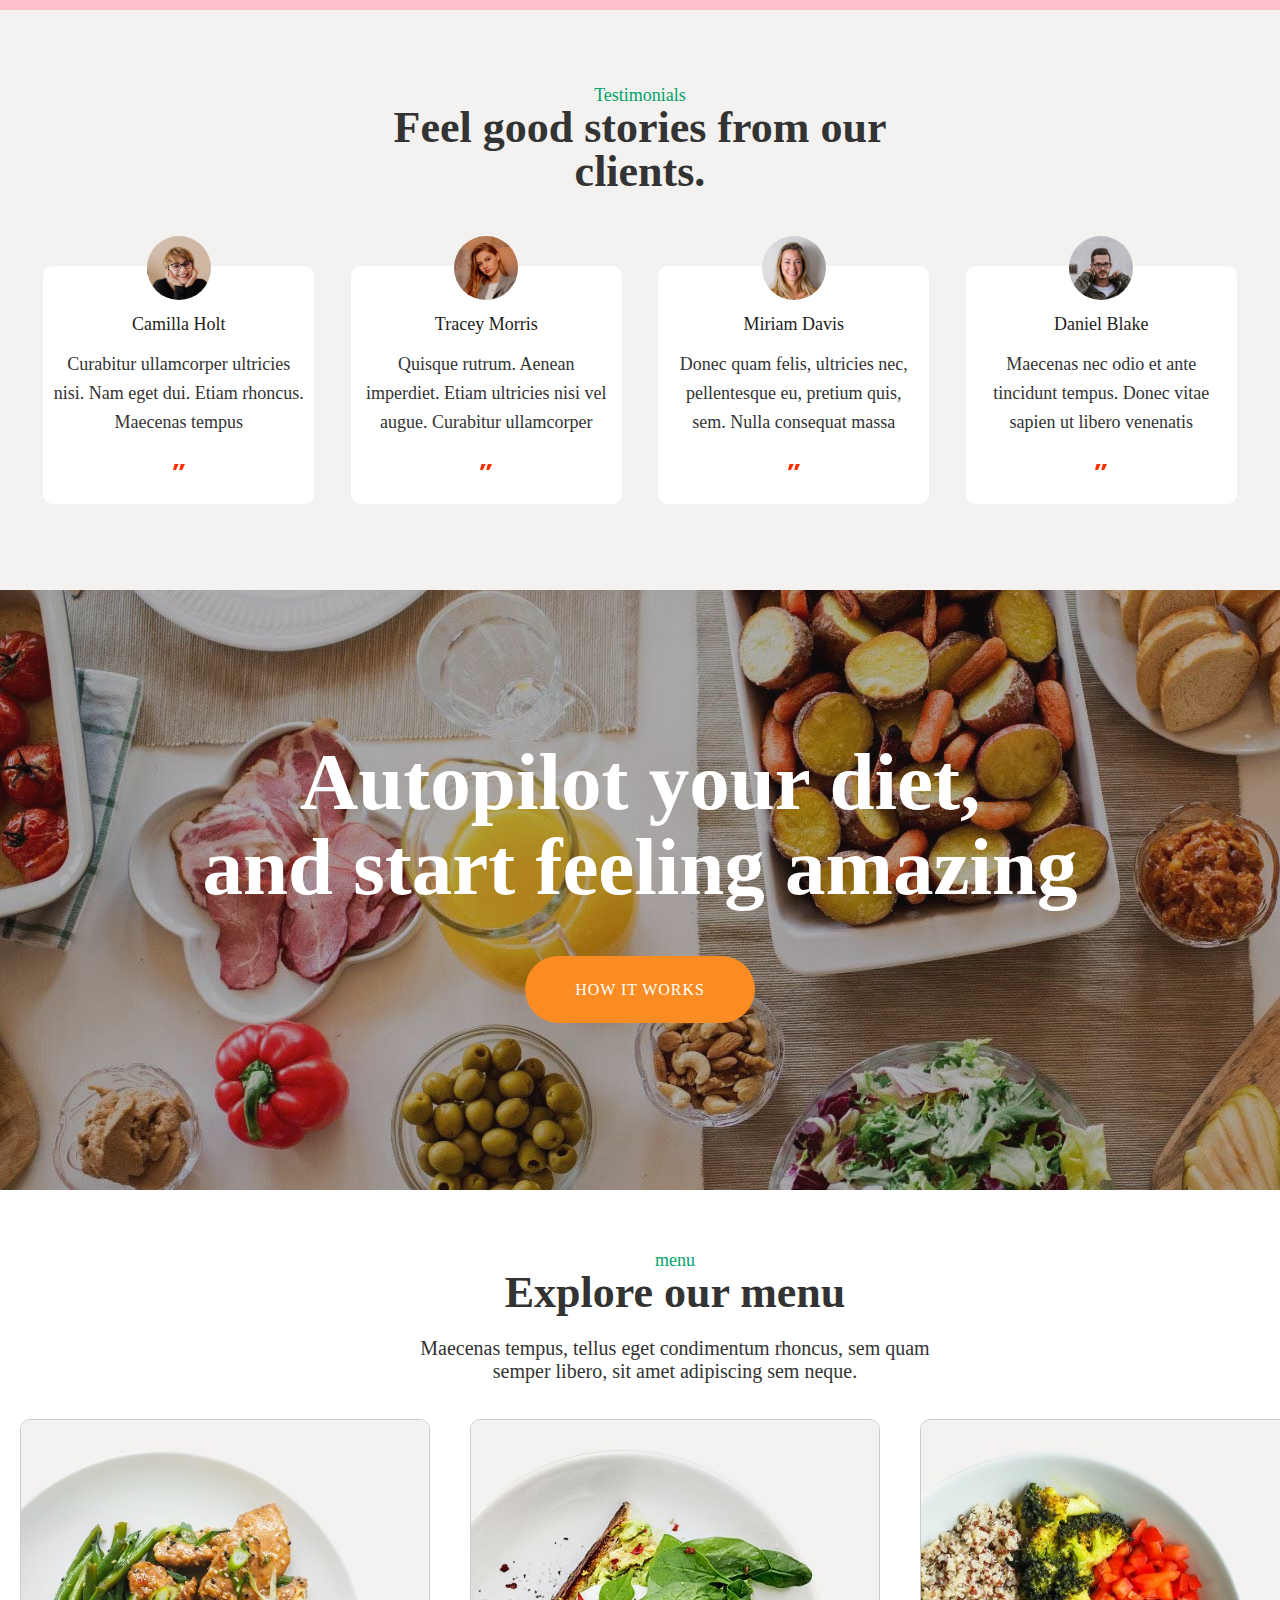
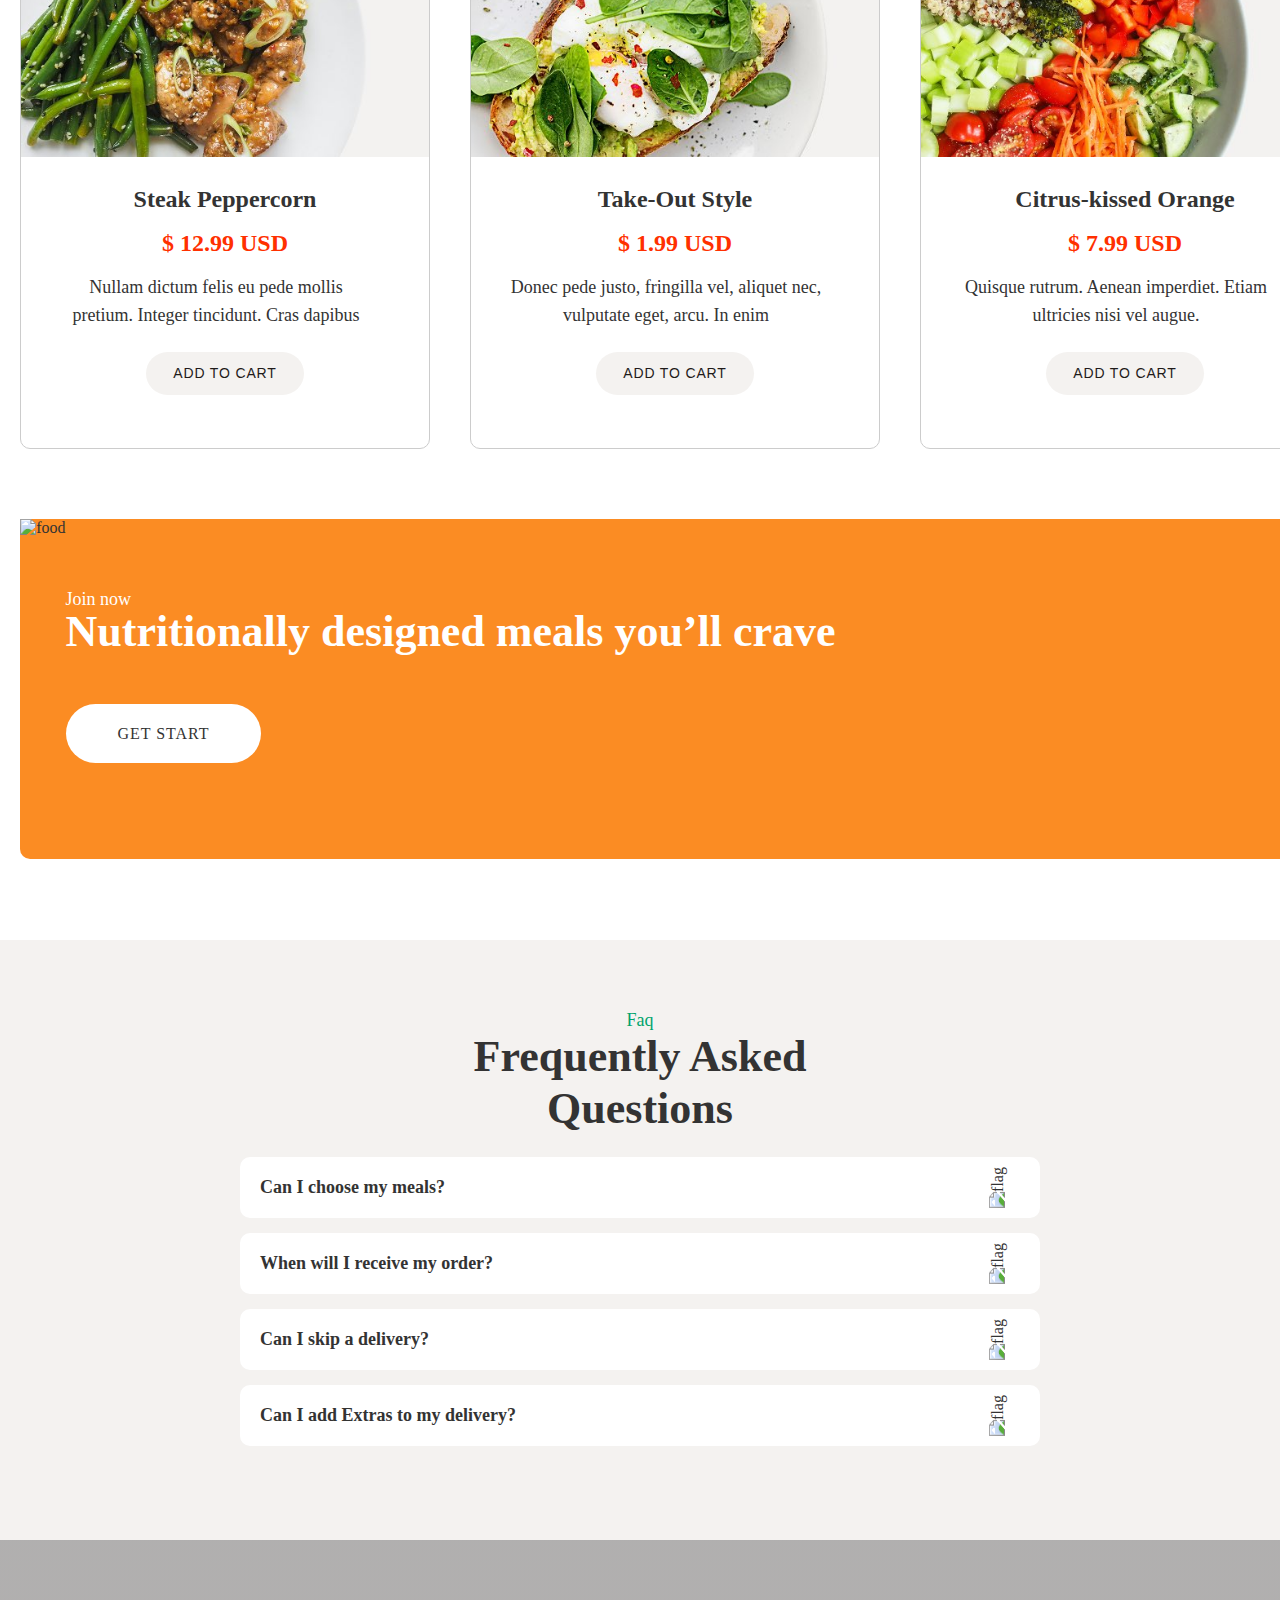
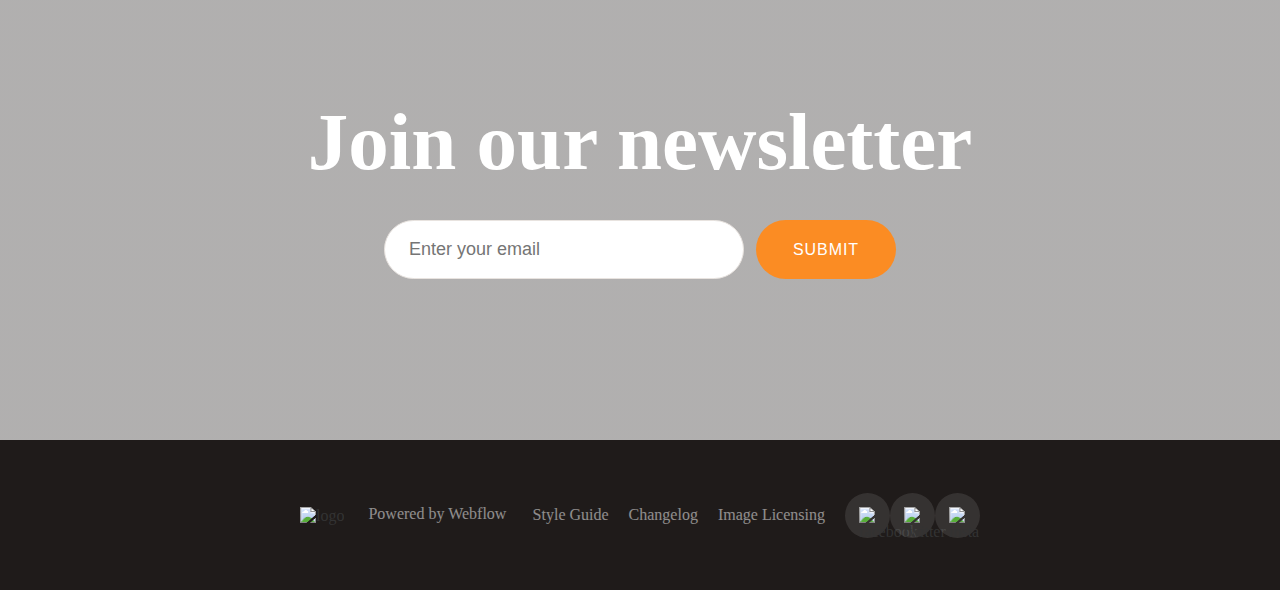
==== commit 5a2ac922: "project3" ====
--- a/index.html
+++ b/index.html
@@ -7,7 +7,10 @@
     <meta name="viewport" content="width=device-width, initial-scale=1.0">
     <title>Salady</title>
 
-    <link rel="stylesheet" href="css/salady_main.css">
+    <link rel="stylesheet" href="css/salady_main(1000px).css">
+    <link rel="stylesheet" href="css/salady_main(600px).css">
+    <link rel="stylesheet" href="css/salady_main(599px).css">
+    <link rel="stylesheet" href="https://use.fontawesome.com/releases/v6.0.0/css/all.css">
 </head>
 
 <body>
@@ -39,6 +42,7 @@
             <div class="nav_group2">
                 <div class="cart"><a href="#">CART</a></div>
                 <div class="get"><a href="#">GET STARTED</a></div>
+                <div class="list_icon"><i class="fa-solid fa-bars"></i></div>
             </div>
 
             <div class="nav_wave"></div>
@@ -146,9 +150,53 @@
                     <p>Quisque rutrum. Aenean imperdiet. Etiam ultricies nisi vel augue. Curabitur ullamcorper ultricies nisi. Nam eget dui.</p>
                 </div>
                 <div class="plans_list">
-                    <div class="price"></div>
-                    <div class="price"></div>
-                    <div class="price"></div>
+                    <div class="price">
+                        <div class="price_img">
+                            <a href="#">
+                            <img src="img/5f8e4b2066f6561a788c4eeb_plan_3.jpg" alt="food">
+                            </a>
+                        </div>
+                        <div class="price_plan">
+                            <div class="colortext">$ 99.00 USD
+                                <span>per week</span></div>
+                            <a href="#" class="a_text">
+                                <h5>Lean & Clean Dinner<h5></a>
+                            <p>Maecenas tempus, tellus eget<br>condimentum rhoncus, sem quam semper.</p>
+                            <a href="#" class="price_button1">CHOOSE PLAN</a>
+                        </div>
+                    </div>
+
+                    <div class="price">
+                        <div class="price_img">
+                            <a href="#">
+                            <img src="img/5f8e4ada930e535b2d03726a_plan_2.jpg" alt="food">
+                            </a>
+                        </div>
+                        <div class="price_plan">
+                            <div class="colortext" style="color:hsla(159.75460122699386, 100.00%, 31.96%, 1.00);">$ 79.00 USD
+                                <span>per week</span></div>
+                            <a href="#" class="a_text">
+                                <h5>Balanced Living<h5></a>
+                            <p>Quisque rutrum. Aenean imperdiet. Etiam<br>ultricies nisi vel augue.</p>
+                            <a href="#" class="price_button2">CHOOSE PLAN</a>
+                        </div>
+                    </div>
+
+                    <div class="price">
+                        <div class="price_img">
+                            <a href="#">
+                            <img src="img/5f8e4b2066f6561a788c4eeb_plan_3.jpg" alt="food">
+                            </a>
+                        </div>
+                        <div class="price_plan">
+                            <div class="colortext" style="color:#fb8c23;">$ 49.00 USD
+                                <span>per week</span></div>
+                            <a href="#" class="a_text">
+                                <h5>Classic Dinner<h5></a>
+                            <p>Nullam dictum felis eu pede mollis<br>pretium. Integer tincidunt.</p>
+                            <a href="#" class="price_button3">CHOOSE PLAN</a>
+                        </div>
+                    </div>
                 </div>
             </div>
         </div>
@@ -200,15 +248,151 @@
         <div class="section5_wave_under"></div>
     </div>
 
+    <div class="section6">
+        <div class="menu">
+            <div class="Explore">
+                <div class="subtitle">menu</div>
+                <h2>Explore our menu</h2>
+                <p>Maecenas tempus, tellus eget condimentum rhoncus, sem quam<br>semper libero, sit amet adipiscing sem neque.</p>
+            </div>
+
+            <div class="add_to_cart">
+                <div class="add">
+                    <div class="add_to">
+                        <a href="#"><img src="img/5f8e4e539e39d4f721e71816_food_3.jpg" alt="plate"></a>
+                    </div>
+
+                    <h5>Steak Peppercorn</h5>
+                    <h5 class="tomato">$ 12.99 USD</h5>
+                    <p>Nullam dictum felis eu pede mollis<br>pretium. Integer tincidunt. Cras dapibus</p>
+                    <input type="submit" value="ADD TO CART">
+                </div>
+
+                <div class="add">
+                    <div class="add_to">
+                        <a href="#"><img src="img/5f8e4dee64543911ff1f04c6_food_2.jpg" alt="plate"></a>
+                    </div>
+                    
+                    <h5>Take-Out Style</h5>
+                    <h5 class="tomato">$ 1.99 USD</h5>
+                    <p>Donec pede justo, fringilla vel, aliquet nec,<br>vulputate eget, arcu. In enim</p>
+                    <input type="submit" value="ADD TO CART">
+                </div>
+
+                <div class="add">
+                    <div class="add_to">
+                        <a href="#"><img src="img/5f8e4d0585639e6421cac2af_food_1.jpg" alt="plate"></a>
+                    </div>
+                    
+                    <h5>Citrus-kissed Orange</h5>
+                    <h5 class="tomato">$ 7.99 USD</h5>
+                    <p>Quisque rutrum. Aenean imperdiet. Etiam<br>ultricies nisi vel augue.</p>
+                    <input type="submit" value="ADD TO CART">
+                </div>
+            </div>
+            <div class="Join_now">
+                <img src="https://assets.website-files.com/5f8777f972356e39b046d89f/5f8ce06eda2bfa7fdf59017d_banner.png" alt="food">
+                <div class="join_button">
+                    <div class="subtitle">Join now</div>
+                    <h2>Nutritionally designed meals you’ll crave</h2>
+                    <a href="#">GET START</a>
+                </div>
+            </div>
+        </div>
+    </div>
+
+    <div class="section7">
+        <div class="section7_wave"></div>
+
+        <div class="section7_text">
+            <div class="subtitle">Faq</div>
+            <h2>Frequently Asked<br>Questions</h2>
+        </div>
+
+        <div class="accordion">
+            <div class="accordion-item">
+                <div class="accordion-header">
+                    <h6>Can I choose my meals?</h6>
+                    <img src="https://assets.website-files.com/5f8777f972356e39b046d89f/5f8ce81d30a28c696d2bed08_arrow.svg"
+                        alt="flag">
+                </div>
+                <div class="accordion_content">
+                    <p>Quisque rutrum. Aenean imperdiet. Etiam ultricies nisi vel augue. Curabitur ullamcorper ultricies
+                        nisi. Nam eget dui. Etiam rhoncus. Maecenas tempus, tellus eget.</p>
+                </div>
+            </div>
+
+            <div class="accordion-item">
+                <div class="accordion-header">
+                    <h6>When will I receive my order?</h6>
+                    <img src="https://assets.website-files.com/5f8777f972356e39b046d89f/5f8ce81d30a28c696d2bed08_arrow.svg"
+                        alt="flag">
+                </div>
+                <div class="accordion_content">
+                    <p>Cras dapibus. Vivamus elementum semper nisi. Aenean vulputate eleifend tellus. Aenean leo ligula, porttitor eu, consequat vitae, eleifend ac, enim. Aliquam lorem ante, dapibus in, viverra quis, feugiat a, tellus. Phasellus viverra nulla ut metus varius laoreet.</p>
+                </div>
+            </div>
+
+            <div class="accordion-item">
+                <div class="accordion-header">
+                    <h6>Can I skip a delivery?</h6>
+                    <img src="https://assets.website-files.com/5f8777f972356e39b046d89f/5f8ce81d30a28c696d2bed08_arrow.svg"
+                        alt="flag">
+                </div>
+                <div class="accordion_content">
+                    <p>Curabitur ullamcorper ultricies nisi. Nam eget dui. Etiam rhoncus. Maecenas tempus, tellus eget condimentum rhoncus, sem quam semper libero, sit amet adipiscing</p>
+                </div>
+            </div>
+
+            <div class="accordion-item">
+                <div class="accordion-header">
+                    <h6>Can I add Extras to my delivery?</h6>
+                    <img src="https://assets.website-files.com/5f8777f972356e39b046d89f/5f8ce81d30a28c696d2bed08_arrow.svg"
+                        alt="flag">
+                </div>
+                <div class="accordion_content">
+                    <p>Nullam quis ante. Etiam sit amet orci eget eros faucibus tincidunt. Duis leo. Sed fringilla mauris sit amet nibh. Donec sodales sagittis magna.</p>
+                </div>
+            </div>
+        </div>
+    </div>
+
+    <div class="section8">
+        <div class="section8_wave_top"></div>
+        <div class="bigtext2">
+            <h2>Join <span>our</span> newsletter</h2>
+            <input type="text" placeholder="Enter your email" class="input_text">
+            <input type="submit" value="SUBMIT" class="input_submit">
+        </div>
+        <div class="section8_wave_under"></div>
+    </div>
+
 
     <!-- 푸터 -->
     <footer>
+        <div class="footer_left">
+            <img src="https://assets.website-files.com/5f8777f972356e39b046d89f/5f8e08d12a17a346370a87ec_logo_footer.svg" alt="logo">
+            <a href="#">Powered by Webflow</a>
+        </div>
+        
+        <div class="footer_rigth">
+            <a href="#">Style Guide</a>
+            <a href="#">Changelog</a>
+            <a href="#">Image Licensing</a>
+            <div class="footer_icon">
+                <a href="#"><img src="https://assets.website-files.com/5f8777f972356e39b046d89f/5f8e0ce4297cae48700f3fe5_Facebook.svg" alt="facebook"></a>
+                <a href="#"><img src="https://assets.website-files.com/5f8777f972356e39b046d89f/5f8e0ce5b2cd2cf8180a4c61_Twitter.svg" alt="twitter"></a>
+                <a href="#"><img src="https://assets.website-files.com/5f8777f972356e39b046d89f/5f8e0ce4c713880dccc17a28_Instagram.svg" alt="insta"></a>
+            </div>
+        </div>
     </footer>
 
 
     <!-- 스크립트 -->
     <script src="https://ajax.aspnetcdn.com/ajax/jQuery/jquery-3.6.0.min.js"></script>
-    <script src="js/salady_main.js"></script>
+    <script src="js/salady_main.js">
+
+    </script>
 </body>
 
 </html>--- a/css/salady_main(1000px).css
+++ b/css/salady_main(1000px).css
@@ -0,0 +1,319 @@
+@charset "utf-8";
+
+* {margin:0; padding:0; box-sizing:border-box; color:#333;}
+ol,ul,li {list-style-type:none;}
+a {text-decoration:none; color:#333;}
+.subtitle {color:#00a36c; font-size:18px;}
+
+
+
+@media (min-width:1000px) {
+
+#nav {width:100%; height:85px; position:fixed; z-index:3; background-color:tomato; display:flex; justify-content:space-between; align-items:center;}
+
+.nav_group1 {display:flex; align-items:center; margin-left:40px;}
+.nav_group1 .logo {width:200px; height:60px; background-image:url(../img/5f87c2a41d7435bd9edc771b_logo.svg); background-repeat:no-repeat; background-size:contain; vertical-align:middle;}
+.nav_group1 .list {display:flex;}
+.nav_group1 .list ul {width:500px; display:flex; justify-content:space-around; background-color:green;}
+.nav_group1 .list ul li svg {vertical-align:middle; fill:#333;}
+
+.nav_group2 {width:330px; height:50px; display:flex; margin-right:40px; background-color:pink; align-items:center; justify-content:space-around;}
+.nav_group2 .cart {background-color:red; padding:10px 40px; border-radius:20px;}
+.nav_group2 .get {background-color:blue; padding:10px 30px; border-radius:20px;}
+.nav_group2 .get a {color:#fff;}
+.nav_group2 .list_icon {display:none;}
+
+.nav_wave {position:absolute; width:100%; height:36px; background-image:url('https://assets.website-files.com/5f8777f972356e39b046d89f/5f87b874659b80f2013f8836_wave_menu.svg'); background-repeat:repeat-x; background-size:auto; background-attachment: scroll; background-position:50% 50%; top:85px;}
+
+
+
+
+#main {width:100%; height:760px; background:#f4f2f0; position:relative; overflow:hidden;}
+
+.main_wave {position:absolute; width:100%; height:36px; background-image:url('https://assets.website-files.com/5f8777f972356e39b046d89f/5f87bedf96a9c74681bb8bb6_wave_white_down_1.svg'); background-repeat:repeat-x; background-size:auto; background-attachment: scroll; background-position:50% 50%; bottom:0; z-index:2;}
+
+.content {background-color:skyblue; padding-top:230px; text-align:center; position:relative; width:800px; height:700px; margin:0 auto;}
+
+.content h1 {font-size:81px; line-height: 1.05em; margin-bottom:30px;}
+.content p {font-size:24px; margin-bottom:40px;}
+.content button {padding:25px 65px; border-radius:40px; cursor:pointer; background-color: #ff3000; color:#fff; border:none; font-size:16px;}
+
+.salad1 {width:300px; height:280px; position:absolute; top:30px; left:-180px;}
+.salad2 {width:570px; height:500px; position:absolute; bottom:-140px; left:-480px;}
+.salad3 {width:550px; height:480px; position:absolute; top:50px; right:-500px;}
+
+
+
+
+.section1 {width:100%; height:400px; margin:0 auto;background-color:palevioletred;}
+.box1 {width:1200px; height:400px; background-color:palegoldenrod; margin:0 auto;  display:flex; align-items:center; justify-content:space-around;}
+.feature {width:380px; height:250px; background-color:orange; text-align:center; position:relative;}
+.feature .icon_red {width:28px; height:28px; position:absolute; top:35px; left:46%;}
+.feature h4 {font-size:30px; height:60px;}
+
+
+
+
+.section2 {width:100%; height:650px; position:relative;}
+.box2 {width:100%; height:650px; display:flex; align-items:center;}
+.box2 .textbox {width:50%; height:650px; background-color:#00a36c; background-image:url(https://assets.website-files.com/5f8777f972356e39b046d89f/5f8b9bf439466a2e75c8dc5e_texture.png); padding:170px 7%; overflow:hidden;}
+/* .textbox_box {width:59%; height:400px; position:absolute; top:50%; left:50%; transform:translate(-50%,-50%);}
+.textbox_box .subtitle, .textbox_box p, .textbox_box h2, .textbox a {color:#fff;}
+.textbox_box .subtitle, {font-size:18px;}
+.textbox_box h2 {font-size:44px; line-height:44px; margin-bottom:22px;}
+.textbox_box p {font-size:20px; margin-bottom:60px;}
+.textbox a {background-color:#fb8c23; padding:20px 37px; border-radius:50px;} */
+.textbox .subtitle, .textbox p, .textbox h2, .textbox a {color:#fff;}
+.textbox .subtitle {font-size:18px;}
+.textbox h2 {font-size:44px; line-height:44px; margin-bottom:22px;}
+.textbox p {font-size:20px; margin-bottom:60px;}
+.textbox a {background-color:#fb8c23; padding:20px 37px; border-radius:50px;}
+
+
+
+
+.box2 .imgbox {width:50%; height:650px; background-image:url(../img/5f8b9b350d072e18a5c49996_image_1.jpg); background-repeat:no-repeat; background-size:cover;}
+
+.section2_wave_top {position:absolute; width:100%; height:36px; background-image:url('https://assets.website-files.com/5f8777f972356e39b046d89f/5f87bedf900801608bf2a5c2_wave_white_top_2.svg'); background-repeat:repeat-x; background-size:auto; background-attachment: scroll; background-position:50% 50%; top:0; z-index:2;}
+.section2_wave_under {position:absolute; width:100%; height:36px; background-image:url('https://assets.website-files.com/5f8777f972356e39b046d89f/5f87bedf96a9c74681bb8bb6_wave_white_down_1.svg'); background-repeat:repeat-x; background-size:auto; background-attachment: scroll; background-position:50% 50%; bottom:0; z-index:2;}
+
+
+
+
+.section3 {width:100%; height:1400px; background-color:papayawhip}
+.box3 {width:1350px; height:1400px; margin:0 auto; background-color:plum;}
+.box3 .started {width:100%; height:650px; margin:0 auto; background-color:palegreen; display:flex;}
+
+.plate {width:50%; height:650px; background-image:url(../img/5f8ba9295eb38664d61c0857_blob_group_1.svg); background-repeat:no-repeat; background-size:contain; background-position:center; position:relative;}
+.plate img {width:460px; height:430px; position:absolute; top:50%; left:50%; transform:translate(-50%,-50%);}
+
+.Meal {width:50%; height:650px; padding:120px 5%; background-color:darkcyan;}
+.Meal .subtitle {font-size:18px;}
+.Meal h2 {font-size:44px; line-height:44px; margin-bottom:22px;}
+.Meal p {font-size:20px; margin-bottom:36px;}
+
+.meal_icon {display:flex; align-items:center; margin-bottom:17px;}
+.meal_icon img {width:18px; height:18px; margin-right:14px; vertical-align:middle;}
+.meal_icon h6 {font-size:18px; font-weight: 700; vertical-align:top;}
+
+.box3 .plans {width:100%; height:850px; margin:0 auto; background-color:pink;}
+.plans_text {width:590px; height:200px; margin:0 auto; padding:20px; background-color:brown; text-align:center;}
+.plans_text .subtitle {font-size:18px;}
+.plans_text h2 {font-size:44px; line-height:44px; margin-bottom:22px;}
+.plans_text p {font-size:20px; margin-bottom:36px;}
+
+.plans_list {width:100%; height:500px; margin:0 auto; background-color:coral; display:flex; align-items:center; justify-content:space-around;}
+.price {width:410px; height:460px; border-radius:10px; background-color:cornflowerblue; overflow:hidden; border:1px solid #e8e3df;}
+
+.price_img img {width:100%;}
+
+.price_plan {text-align:center;}
+.price_plan .colortext {font-size:30px;
+    line-height:1.2em;
+    font-weight:700;
+    color:hsla(186.09625668449198, 80.95%, 45.29%, 1.00);
+    margin:22px 0;}
+
+.colortext span {
+    margin-left:12px;
+    opacity:0.5;
+    color:#1f1b1a;
+    font-size:18px;
+    font-weight:500;
+    vertical-align:top;}
+
+.price_plan .a_text {margin-bottom: 12px;}
+.price_plan .a_text {
+    font-family:Archivo, sans-serif;
+    color:#1f1b1a;
+    font-size:24px;
+    line-height:1.2em;
+    font-weight:700; }
+
+.price_plan p {
+    max-width:390px;
+    font-size:18px;
+    line-height:1.6em;
+    margin-bottom:36px;}
+
+.price_button1 {color:#fff;
+    font-size:14px;
+    line-height:1.2em;
+    font-weight:500;
+    text-align:center;
+    letter-spacing:0.06em;
+    text-transform:uppercase;
+    background-color:hsla(186.09625668449198, 80.95%, 45.29%, 1.00);
+    padding: 13px 27px;
+    border-radius: 50px;}
+
+.price_button2 {color:#fff;
+    font-size:14px;
+    line-height:1.2em;
+    font-weight:500;
+    text-align:center;
+    letter-spacing:0.06em;
+    text-transform:uppercase;
+    background-color:hsla(159.75460122699386, 100.00%, 31.96%, 1.00);
+    padding: 13px 27px;
+    border-radius: 50px;}
+
+.price_button3 {color:#fff;
+    font-size:14px;
+    line-height:1.2em;
+    font-weight:500;
+    text-align:center;
+    letter-spacing:0.06em;
+    text-transform:uppercase;
+    background-color:#fb8c23;
+    padding: 13px 27px;
+    border-radius: 50px;}
+
+
+
+
+.section4 {width:100%; height:580px; background-color:#f4f2f0; position:relative;}
+.section4_wave {position:absolute; width:100%; height:36px; background-image:url(https://assets.website-files.com/5f8777f972356e39b046d89f/5f87bedf6694fcbe30821ace_wave_white_top_3.svg); background-repeat:repeat-x; background-size:auto; background-attachment: scroll; background-position:50% 50%; top:0; z-index:2;}
+.section4 .clients {position:relative; width:100%; max-width:1350px; padding:75px 25px; margin:0 auto; text-align:center;}
+.clients_text h2 {font-size:44px; line-height:44px; margin-bottom:22px;}
+
+.clients_people {display:flex; align-items:center; justify-content:space-around;}
+
+.clients_people .people {width:22%; height:60%; border-radius:10px;background-color:#fff; margin-top:50px; padding-bottom:30px;}
+.people .cicle {border-radius:50%; width:64px; height:64px; margin-top:-30px; margin-bottom:10px;}
+.people div {margin-bottom:5px; color: #1f1b1a; font-size: 18px; font-weight:500;}
+.people p {max-width:390px; margin-bottom:10px; font-size:18px; line-height:1.6em; padding:10px;}
+
+
+
+
+.section5 {width:100%; height:600px; background-image:linear-gradient(180deg, rgba(31, 27, 26, 0.35), rgba(31, 27, 26, 0.35)), url(../img/5fa5b46726e380a46bf6dd7e_image_2a.jpg); position:relative; text-align:center; overflow:hidden;}
+.section5_wave_top {position:absolute; width:100%; height:36px; background-image:url(https://assets.website-files.com/5f8777f972356e39b046d89f/5f8cd31186eb1624a1494592_wave_grey_top_1.svg); background-repeat:repeat-x; background-size:auto; background-attachment: scroll; background-position:50% 50%; top:0; z-index:2;}
+.section5_wave_under {position:absolute; width:100%; height:36px; background-image:url(https://assets.website-files.com/5f8777f972356e39b046d89f/5f87bedfbc4a48058a5be815_wave_white_down_2.svg); background-repeat:repeat-x; background-size:auto; background-attachment: scroll; background-position:50% 50%; bottom:0; z-index:2;}
+
+.bigtext {text-align:center; padding:150px 10%;}
+.bigtext h2 {margin-bottom:70px; color:#fff; font-size:81px; line-height:1.05em;}
+.bigtext h2 span {color:#fff;}
+.bigtext a {color:#fff; background-color:#fb8c23; padding:25px 50px; border-radius:50px; line-height:1.2em; letter-spacing:0.06em; font-weight:500;}
+
+
+
+
+.section6 {width:1350px; height:1350px;; margin:0 auto; text-align:center;}
+
+.Explore {padding-top:60px;}
+.Explore .subtitle {font-size:18px;}
+.Explore h2 {font-size:44px; line-height:44px; margin-bottom:22px;}
+.Explore p {font-size:20px; margin-bottom:36px;}
+
+.add_to_cart {display:flex; justify-content:space-around;}
+.add {width:410px; height:630px; border-radius:10px; overflow:hidden; border:1px solid #ccc;}
+.add_to {width:100%; height:350px; overflow:hidden;}
+.add_to a img {width:100%;}
+
+.add h5 {font-size:24px; line-height:1.2em; font-weight:700; margin-top:15px;}
+.add .tomato {color:#ff3000;}
+.add p {max-width:390px; font-size:18px; line-height:1.6em; margin-bottom:22px; margin-top:15px;}
+.add input {margin-right: 8px;
+    margin-left: 8px;
+    padding: 13px 27px;
+    border-radius: 50px;
+    background-color: #f4f2f0;
+    color: #1f1b1a;
+    font-size: 14px;
+    line-height: 1.2em;
+    font-weight: 500;
+    text-align: center;
+    letter-spacing: 0.06em;
+    text-transform: uppercase;
+    border:none;}
+
+.Join_now {width:97%; height:340px; background-color:#fb8c23; margin:0 auto;
+margin-top:70px; border-radius:10px; background-image:url(https://assets.website-files.com/5f8777f972356e39b046d89f/5f8b9bf439466a2e75c8dc5e_texture.png); display:flex;}
+.Join_now img {max-width: 100%;
+    vertical-align: middle;
+    display: inline-block;}
+.Join_now .subtitle {font-size:18px; color:#fff; text-align:left; margin-top:70px;}
+.Join_now h2 {font-size:44px; line-height:44px; margin-bottom:22px; text-align:left; color:#fff; margin-bottom:50px;}
+.Join_now a {padding: 20px 52px;
+    border-radius: 50px; background-color:#fff;
+    font-size: 16px;
+    line-height: 1.2em;
+    font-weight: 500;
+    text-align: center;
+    letter-spacing: 0.06em;
+    float:left;}
+
+
+
+
+.section7 {width:100%; height:600px; background-color:#f4f2f0; position:relative; text-align:center;}
+.section7_wave {position:absolute; width:100%; height:36px; background-image:url(https://assets.website-files.com/5f8777f972356e39b046d89f/5f87bedf900801608bf2a5c2_wave_white_top_2.svg); background-repeat:repeat-x; background-size:auto; background-attachment: scroll; background-position:50% 50%; top:0; z-index:2;}
+
+.section7_text {padding-top:70px;}
+.section7_text .subtitle {font-size:18px;}
+.section7_text h2 {font-size:44px; line-height:52px; margin-bottom:22px;}
+
+.accordion-item {margin:0 auto; width:800px; background-color:#fff; border-radius:10px; margin-bottom:15px; padding:20px}
+.accordion-header {display:flex; justify-content:space-between;}
+.accordion-header h6 {display:inline-block; font-size:18px;}
+.accordion-header img {transform:rotate(-90deg); cursor:pointer;}
+.accordion_content {text-align:left; padding:20px 0; display:none;}
+
+
+
+
+.section8 {width:100%; height:500px; position:relative; background-image:linear-gradient(180deg, rgba(31, 27, 26, 0.35), rgba(31, 27, 26, 0.35)), url(https://assets.website-files.com/5f8777f972356e39b046d89f/5f8cd47a1829f441ed377507_image_3.jpg); background-size:cover;}
+.section8_wave_top {position:absolute; width:100%; height:36px; background-image:url(https://assets.website-files.com/5f8777f972356e39b046d89f/5f8cd311d401617ab9e58597_wave_grey_top_2.svg); background-repeat:repeat-x; background-size:auto; background-attachment: scroll; background-position:50% 50%; top:0; z-index:2;}
+.section8_wave_under {position:absolute; width:100%; height:36px; background-image:url(https://assets.website-files.com/5f8777f972356e39b046d89f/5f8e056d5409367b68fb0ad4_wave_footer.svg); background-repeat:repeat-x; background-size:auto; background-attachment: scroll; background-position:50% 50%; bottom:0; z-index:2;}
+
+.bigtext2 {text-align:center; padding:160px 10%;}
+.bigtext2 h2 {color:#fff; font-size:81px; line-height:1.05em; margin-bottom:35px;}
+.bigtext2 h2 span {color:#fff;}
+
+.bigtext2 .input_text {height: 59px;
+    width:360px;
+    margin-bottom: 0px;
+    padding: 14px 24px;
+    border-style: solid;
+    border-width: 1px;
+    border-color: #e8e3df;
+    border-radius: 30px;
+    background-color: #fff;
+    color: #1f1b1a;
+    font-size: 18px;
+    line-height: 1.2em;}
+
+.bigtext2 .input_submit {padding: 20px 37px;
+    border-radius: 50px;
+    background-color: #fb8c23;
+    color: #fff;
+    font-size: 16px;
+    line-height: 1.2em;
+    font-weight: 500;
+    text-align: center;
+    letter-spacing: 0.06em;
+    text-transform: uppercase;
+    border:none;
+    margin-left:8px;}
+
+
+
+
+footer {width:100%; height:150px; background-color:#1f1b1a; display:flex; align-items:center; justify-content:space-between}
+
+.footer_left {margin-left:300px;}
+.footer_left img {width: 175px; height: 64px; vertical-align:middle; margin-right:20px;}
+.footer_left a {color:#fff; opacity:0.5;}
+.footer_left a:hover {opacity:1;}
+
+.footer_rigth {margin-right:300px; display:flex; align-items:center;}
+.footer_rigth >a {color:#fff; opacity:0.5; margin-right:20px;}
+.footer_rigth >a:hover {opacity:1;}
+
+.footer_icon {display:flex; align-items:center;}
+.footer_icon a {padding:14px; background-color:hsla(0, 0%, 100%, 0.1); border-radius:50%; display:inline-block; width:45px; height:45px;}
+.footer_icon a img {width:16px; height:16px;}
+
+}
+
--- a/css/salady_main(600px).css
+++ b/css/salady_main(600px).css
@@ -0,0 +1,313 @@
+@charset "utf-8";
+
+* {margin:0; padding:0; box-sizing:border-box; color:#333;}
+ol,ul,li {list-style-type:none;}
+a {text-decoration:none; color:#333;}
+.subtitle {color:#00a36c; font-size:18px;}
+
+@media (min-width:600px) and (max-width:999px) {
+
+#nav {width:100%; height:85px; z-index:3; background-color:tomato; display:flex; justify-content:space-between; align-items:center;}
+
+
+.nav_group1 {display:flex; align-items:center; margin-left:40px;}
+.nav_group1 .logo {width:200px; height:60px; background-image:url(../img/5f87c2a41d7435bd9edc771b_logo.svg); background-repeat:no-repeat; background-size:contain; vertical-align:middle;}
+.nav_group1 .list {display:none;}
+.nav_group1 .list ul {width:500px; display:flex; justify-content:space-around;}
+.nav_group1 .list ul li svg {vertical-align:middle; fill:#333;}
+
+.nav_group2 {width:330px; height:50px; display:flex; margin-right:40px; background-color:pink; align-items:center; justify-content:space-around;}
+.nav_group2 .cart {background-color:red; padding:10px 40px; border-radius:20px;}
+.nav_group2 .get {background-color:blue; padding:10px 30px; border-radius:20px;}
+.nav_group2 .get a {color:#fff;}
+.nav_group2 .list_icon {background-color:#f4f2f0; padding:12px; border-radius:50%; cursor:pointer;}
+.list_icon i {display:block;}
+
+.nav_wave {position:absolute; width:100%; height:36px; background-image:url('https://assets.website-files.com/5f8777f972356e39b046d89f/5f87b874659b80f2013f8836_wave_menu.svg'); background-repeat:repeat-x; background-size:auto; background-attachment: scroll; background-position:50% 50%; top:85px; z-index:3;}
+
+
+
+
+#main {width:100%; height:auto; background:#f4f2f0; position:relative; overflow:hidden;}
+
+.main_wave {position:absolute; width:100%; height:36px; background-image:url('https://assets.website-files.com/5f8777f972356e39b046d89f/5f87bedf96a9c74681bb8bb6_wave_white_down_1.svg'); background-repeat:repeat-x; background-size:auto; background-attachment: scroll; background-position:50% 50%; bottom:0; z-index:2;}
+
+.content {padding-top:180px; text-align:center; position:relative; width:100%; height:700px; margin:0 auto;}
+
+.content h1 {font-size:81px; line-height: 1.05em; margin-bottom:30px;}
+.content p {font-size:24px; margin-bottom:40px;}
+.content button {padding:25px 65px; border-radius:40px; cursor:pointer;  background-color: #ff3000; color:#fff; border:none; font-size:16px;}
+
+.salad1 {width:300px; height:280px; position:absolute; top:-110px; left:-140px;}
+.salad2 {width:570px; height:500px; position:absolute; bottom:-280px; left:-320px;}
+.salad3 {width:550px; height:480px; position:absolute; top:-120px; right:-380px;}
+
+
+
+
+.section1 {width:100%; height:400px; margin:0 auto;background-color:palevioletred;}
+.box1 {width:100%; height:400px; background-color:palegoldenrod; margin:0 auto;  display:flex; align-items:center; justify-content:space-around;}
+.feature {width:380px; height:300px; background-color:orange; text-align:center; position:relative;}
+.feature .icon_red {width:28px; height:28px; position:absolute; top:35px; left:46%;}
+.feature h4 {font-size:30px; height:60px; margin-bottom:20px;}
+
+
+
+
+.section2 {width:100%; height:1000px; position:relative;}
+.box2 {width:100%; height:1000px; display:flex; align-items:center; flex-direction:column;}
+.box2 .textbox {width:100%; height:500px; background-color:#00a36c; background-image:url(https://assets.website-files.com/5f8777f972356e39b046d89f/5f8b9bf439466a2e75c8dc5e_texture.png); padding:120px 10.5%; overflow:hidden;}
+
+.textbox .subtitle, .textbox p, .textbox h2, .textbox a {color:#fff;}
+.textbox .subtitle {font-size:18px;}
+.textbox h2 {font-size:44px; line-height:44px; margin-bottom:22px;}
+.textbox p {font-size:20px; margin-bottom:60px;}
+.textbox a {background-color:#fb8c23; padding:20px 37px; border-radius:50px;}
+
+
+
+
+.box2 .imgbox {width:100%; height:500px; background-image:url(../img/5f8b9b350d072e18a5c49996_image_1.jpg); background-repeat:no-repeat; background-size:cover;}
+
+.section2_wave_top {position:absolute; width:100%; height:36px; background-image:url('https://assets.website-files.com/5f8777f972356e39b046d89f/5f87bedf900801608bf2a5c2_wave_white_top_2.svg'); background-repeat:repeat-x; background-size:auto; background-attachment: scroll; background-position:50% 50%; top:0; z-index:2;}
+.section2_wave_under {position:absolute; width:100%; height:36px; background-image:url('https://assets.website-files.com/5f8777f972356e39b046d89f/5f87bedf96a9c74681bb8bb6_wave_white_down_1.svg'); background-repeat:repeat-x; background-size:auto; background-attachment: scroll; background-position:50% 50%; bottom:0; z-index:2;}
+
+
+
+
+.section3 {width:100%; height:1400px; background-color:papayawhip}
+.box3 {width:100%; height:1400px; margin:0 auto; background-color:plum;}
+.box3 .started {width:100%; height:650px; margin:0 auto; background-color:palegreen; display:flex;}
+
+.plate {width:50%; height:650px; background-image:url(../img/5f8ba9295eb38664d61c0857_blob_group_1.svg); background-repeat:no-repeat; background-size:contain; background-position:center; position:relative;}
+.plate img {width:460px; height:430px; position:absolute; top:50%; left:50%; transform:translate(-50%,-50%);}
+
+.Meal {width:50%; height:650px; padding:120px 5%; background-color:darkcyan;}
+.Meal .subtitle {font-size:18px;}
+.Meal h2 {font-size:44px; line-height:44px; margin-bottom:22px;}
+.Meal p {font-size:20px; margin-bottom:36px;}
+
+.meal_icon {display:flex; align-items:center; margin-bottom:17px;}
+.meal_icon img {width:18px; height:18px; margin-right:14px; vertical-align:middle;}
+.meal_icon h6 {font-size:18px; font-weight: 700; vertical-align:top;}
+
+.box3 .plans {width:100%; height:850px; margin:0 auto; background-color:pink;}
+.plans_text {width:590px; height:200px; margin:0 auto; padding:20px; background-color:brown; text-align:center;}
+.plans_text .subtitle {font-size:18px;}
+.plans_text h2 {font-size:44px; line-height:44px; margin-bottom:22px;}
+.plans_text p {font-size:20px; margin-bottom:36px;}
+
+.plans_list {width:100%; height:500px; margin:0 auto; background-color:coral; display:flex; align-items:center; justify-content:space-around;}
+.price {width:410px; height:460px; border-radius:10px; background-color:cornflowerblue; overflow:hidden; border:1px solid #e8e3df;}
+
+.price_img img {width:100%;}
+
+.price_plan {text-align:center;}
+.price_plan .colortext {font-size:30px;
+    line-height:1.2em;
+    font-weight:700;
+    color:hsla(186.09625668449198, 80.95%, 45.29%, 1.00);
+    margin:22px 0;}
+
+.colortext span {
+    margin-left:12px;
+    opacity:0.5;
+    color:#1f1b1a;
+    font-size:18px;
+    font-weight:500;
+    vertical-align:top;}
+
+.price_plan .a_text {margin-bottom: 12px;}
+.price_plan .a_text {
+    font-family:Archivo, sans-serif;
+    color:#1f1b1a;
+    font-size:24px;
+    line-height:1.2em;
+    font-weight:700; }
+
+.price_plan p {
+    max-width:390px;
+    font-size:18px;
+    line-height:1.6em;
+    margin-bottom:36px;}
+
+.price_button1 {color:#fff;
+    font-size:14px;
+    line-height:1.2em;
+    font-weight:500;
+    text-align:center;
+    letter-spacing:0.06em;
+    text-transform:uppercase;
+    background-color:hsla(186.09625668449198, 80.95%, 45.29%, 1.00);
+    padding: 13px 27px;
+    border-radius: 50px;}
+
+.price_button2 {color:#fff;
+    font-size:14px;
+    line-height:1.2em;
+    font-weight:500;
+    text-align:center;
+    letter-spacing:0.06em;
+    text-transform:uppercase;
+    background-color:hsla(159.75460122699386, 100.00%, 31.96%, 1.00);
+    padding: 13px 27px;
+    border-radius: 50px;}
+
+.price_button3 {color:#fff;
+    font-size:14px;
+    line-height:1.2em;
+    font-weight:500;
+    text-align:center;
+    letter-spacing:0.06em;
+    text-transform:uppercase;
+    background-color:#fb8c23;
+    padding: 13px 27px;
+    border-radius: 50px;}
+
+
+
+
+.section4 {width:100%; height:580px; background-color:#f4f2f0; position:relative;}
+.section4_wave {position:absolute; width:100%; height:36px; background-image:url(https://assets.website-files.com/5f8777f972356e39b046d89f/5f87bedf6694fcbe30821ace_wave_white_top_3.svg); background-repeat:repeat-x; background-size:auto; background-attachment: scroll; background-position:50% 50%; top:0; z-index:2;}
+.section4 .clients {position:relative; width:100%; max-width:1350px; padding:75px 25px; margin:0 auto; text-align:center;}
+.clients_text h2 {font-size:44px; line-height:44px; margin-bottom:22px;}
+
+.clients_people {display:flex; align-items:center; justify-content:space-around;}
+
+.clients_people .people {width:22%; height:60%; border-radius:10px;background-color:#fff; margin-top:50px; padding-bottom:30px;}
+.people .cicle {border-radius:50%; width:64px; height:64px; margin-top:-30px; margin-bottom:10px;}
+.people div {margin-bottom:5px; color: #1f1b1a; font-size: 18px; font-weight:500;}
+.people p {max-width:390px; margin-bottom:10px; font-size:18px; line-height:1.6em; padding:10px;}
+
+
+
+
+.section5 {width:100%; height:600px; background-image:linear-gradient(180deg, rgba(31, 27, 26, 0.35), rgba(31, 27, 26, 0.35)), url(../img/5fa5b46726e380a46bf6dd7e_image_2a.jpg); position:relative; text-align:center; overflow:hidden;}
+.section5_wave_top {position:absolute; width:100%; height:36px; background-image:url(https://assets.website-files.com/5f8777f972356e39b046d89f/5f8cd31186eb1624a1494592_wave_grey_top_1.svg); background-repeat:repeat-x; background-size:auto; background-attachment: scroll; background-position:50% 50%; top:0; z-index:2;}
+.section5_wave_under {position:absolute; width:100%; height:36px; background-image:url(https://assets.website-files.com/5f8777f972356e39b046d89f/5f87bedfbc4a48058a5be815_wave_white_down_2.svg); background-repeat:repeat-x; background-size:auto; background-attachment: scroll; background-position:50% 50%; bottom:0; z-index:2;}
+
+.bigtext {text-align:center; padding:150px 10%;}
+.bigtext h2 {margin-bottom:70px; color:#fff; font-size:81px; line-height:1.05em;}
+.bigtext h2 span {color:#fff;}
+.bigtext a {color:#fff; background-color:#fb8c23; padding:25px 50px; border-radius:50px; line-height:1.2em; letter-spacing:0.06em; font-weight:500;}
+
+
+
+
+.section6 {width:100%; height:1350px;; margin:0 auto; text-align:center;}
+
+.Explore {padding-top:60px;}
+.Explore .subtitle {font-size:18px;}
+.Explore h2 {font-size:44px; line-height:44px; margin-bottom:22px;}
+.Explore p {font-size:20px; margin-bottom:36px;}
+
+.add_to_cart {display:flex; justify-content:space-around;}
+.add {width:410px; height:630px; border-radius:10px; overflow:hidden; border:1px solid #ccc;}
+.add_to {width:100%; height:350px; overflow:hidden;}
+.add_to a img {width:100%;}
+
+.add h5 {font-size:24px; line-height:1.2em; font-weight:700; margin-top:15px;}
+.add .tomato {color:#ff3000;}
+.add p {max-width:390px; font-size:18px; line-height:1.6em; margin-bottom:22px; margin-top:15px;}
+.add input {margin-right: 8px;
+    margin-left: 8px;
+    padding: 13px 27px;
+    border-radius: 50px;
+    background-color: #f4f2f0;
+    color: #1f1b1a;
+    font-size: 14px;
+    line-height: 1.2em;
+    font-weight: 500;
+    text-align: center;
+    letter-spacing: 0.06em;
+    text-transform: uppercase;
+    border:none;}
+
+.Join_now {width:97%; height:340px; background-color:#fb8c23; margin:0 auto;
+margin-top:70px; border-radius:10px; background-image:url(https://assets.website-files.com/5f8777f972356e39b046d89f/5f8b9bf439466a2e75c8dc5e_texture.png); display:flex;}
+.Join_now img {max-width: 100%;
+    vertical-align: middle;
+    display: inline-block;}
+.Join_now .subtitle {font-size:18px; color:#fff; text-align:left; margin-top:70px;}
+.Join_now h2 {font-size:44px; line-height:44px; margin-bottom:22px; text-align:left; color:#fff; margin-bottom:50px;}
+.Join_now a {padding: 20px 52px;
+    border-radius: 50px; background-color:#fff;
+    font-size: 16px;
+    line-height: 1.2em;
+    font-weight: 500;
+    text-align: center;
+    letter-spacing: 0.06em;
+    float:left;}
+
+
+
+
+.section7 {width:100%; height:600px; background-color:#f4f2f0; position:relative; text-align:center;}
+.section7_wave {position:absolute; width:100%; height:36px; background-image:url(https://assets.website-files.com/5f8777f972356e39b046d89f/5f87bedf900801608bf2a5c2_wave_white_top_2.svg); background-repeat:repeat-x; background-size:auto; background-attachment: scroll; background-position:50% 50%; top:0; z-index:2;}
+
+.section7_text {padding-top:70px;}
+.section7_text .subtitle {font-size:18px;}
+.section7_text h2 {font-size:44px; line-height:52px; margin-bottom:22px;}
+
+.accordion-item {margin:0 auto; width:800px; background-color:#fff; border-radius:10px; margin-bottom:15px; padding:20px}
+.accordion-header {display:flex; justify-content:space-between;}
+.accordion-header h6 {display:inline-block; font-size:18px;}
+.accordion-header img {transform:rotate(-90deg); cursor:pointer;}
+.accordion_content {text-align:left; padding:20px 0; display:none;}
+
+
+
+
+.section8 {width:100%; height:500px; position:relative; background-image:linear-gradient(180deg, rgba(31, 27, 26, 0.35), rgba(31, 27, 26, 0.35)), url(https://assets.website-files.com/5f8777f972356e39b046d89f/5f8cd47a1829f441ed377507_image_3.jpg); background-size:cover;}
+.section8_wave_top {position:absolute; width:100%; height:36px; background-image:url(https://assets.website-files.com/5f8777f972356e39b046d89f/5f8cd311d401617ab9e58597_wave_grey_top_2.svg); background-repeat:repeat-x; background-size:auto; background-attachment: scroll; background-position:50% 50%; top:0; z-index:2;}
+.section8_wave_under {position:absolute; width:100%; height:36px; background-image:url(https://assets.website-files.com/5f8777f972356e39b046d89f/5f8e056d5409367b68fb0ad4_wave_footer.svg); background-repeat:repeat-x; background-size:auto; background-attachment: scroll; background-position:50% 50%; bottom:0; z-index:2;}
+
+.bigtext2 {text-align:center; padding:160px 10%;}
+.bigtext2 h2 {color:#fff; font-size:81px; line-height:1.05em; margin-bottom:35px;}
+.bigtext2 h2 span {color:#fff;}
+
+.bigtext2 .input_text {height: 59px;
+    width:360px;
+    margin-bottom: 0px;
+    padding: 14px 24px;
+    border-style: solid;
+    border-width: 1px;
+    border-color: #e8e3df;
+    border-radius: 30px;
+    background-color: #fff;
+    color: #1f1b1a;
+    font-size: 18px;
+    line-height: 1.2em;}
+
+.bigtext2 .input_submit {padding: 20px 37px;
+    border-radius: 50px;
+    background-color: #fb8c23;
+    color: #fff;
+    font-size: 16px;
+    line-height: 1.2em;
+    font-weight: 500;
+    text-align: center;
+    letter-spacing: 0.06em;
+    text-transform: uppercase;
+    border:none;
+    margin-left:8px;}
+
+
+
+
+footer {width:100%; height:150px; background-color:#1f1b1a; display:flex; align-items:center; justify-content:space-between}
+
+.footer_left {margin-left:300px;}
+.footer_left img {width: 175px; height: 64px; vertical-align:middle; margin-right:20px;}
+.footer_left a {color:#fff; opacity:0.5;}
+.footer_left a:hover {opacity:1;}
+
+.footer_rigth {margin-right:300px; display:flex; align-items:center;}
+.footer_rigth >a {color:#fff; opacity:0.5; margin-right:20px;}
+.footer_rigth >a:hover {opacity:1;}
+
+.footer_icon {display:flex; align-items:center;}
+.footer_icon a {padding:14px; background-color:hsla(0, 0%, 100%, 0.1); border-radius:50%; display:inline-block; width:45px; height:45px;}
+.footer_icon a img {width:16px; height:16px;}
+
+}--- a/css/salady_main(599px).css
+++ b/css/salady_main(599px).css
@@ -0,0 +1,10 @@
+@charset "utf-8";
+
+* {margin:0; padding:0; box-sizing:border-box; color:#333;}
+ol,ul,li {list-style-type:none;}
+a {text-decoration:none; color:#333;}
+.subtitle {color:#00a36c; font-size:18px;}
+
+@media (max-width:599px){
+
+}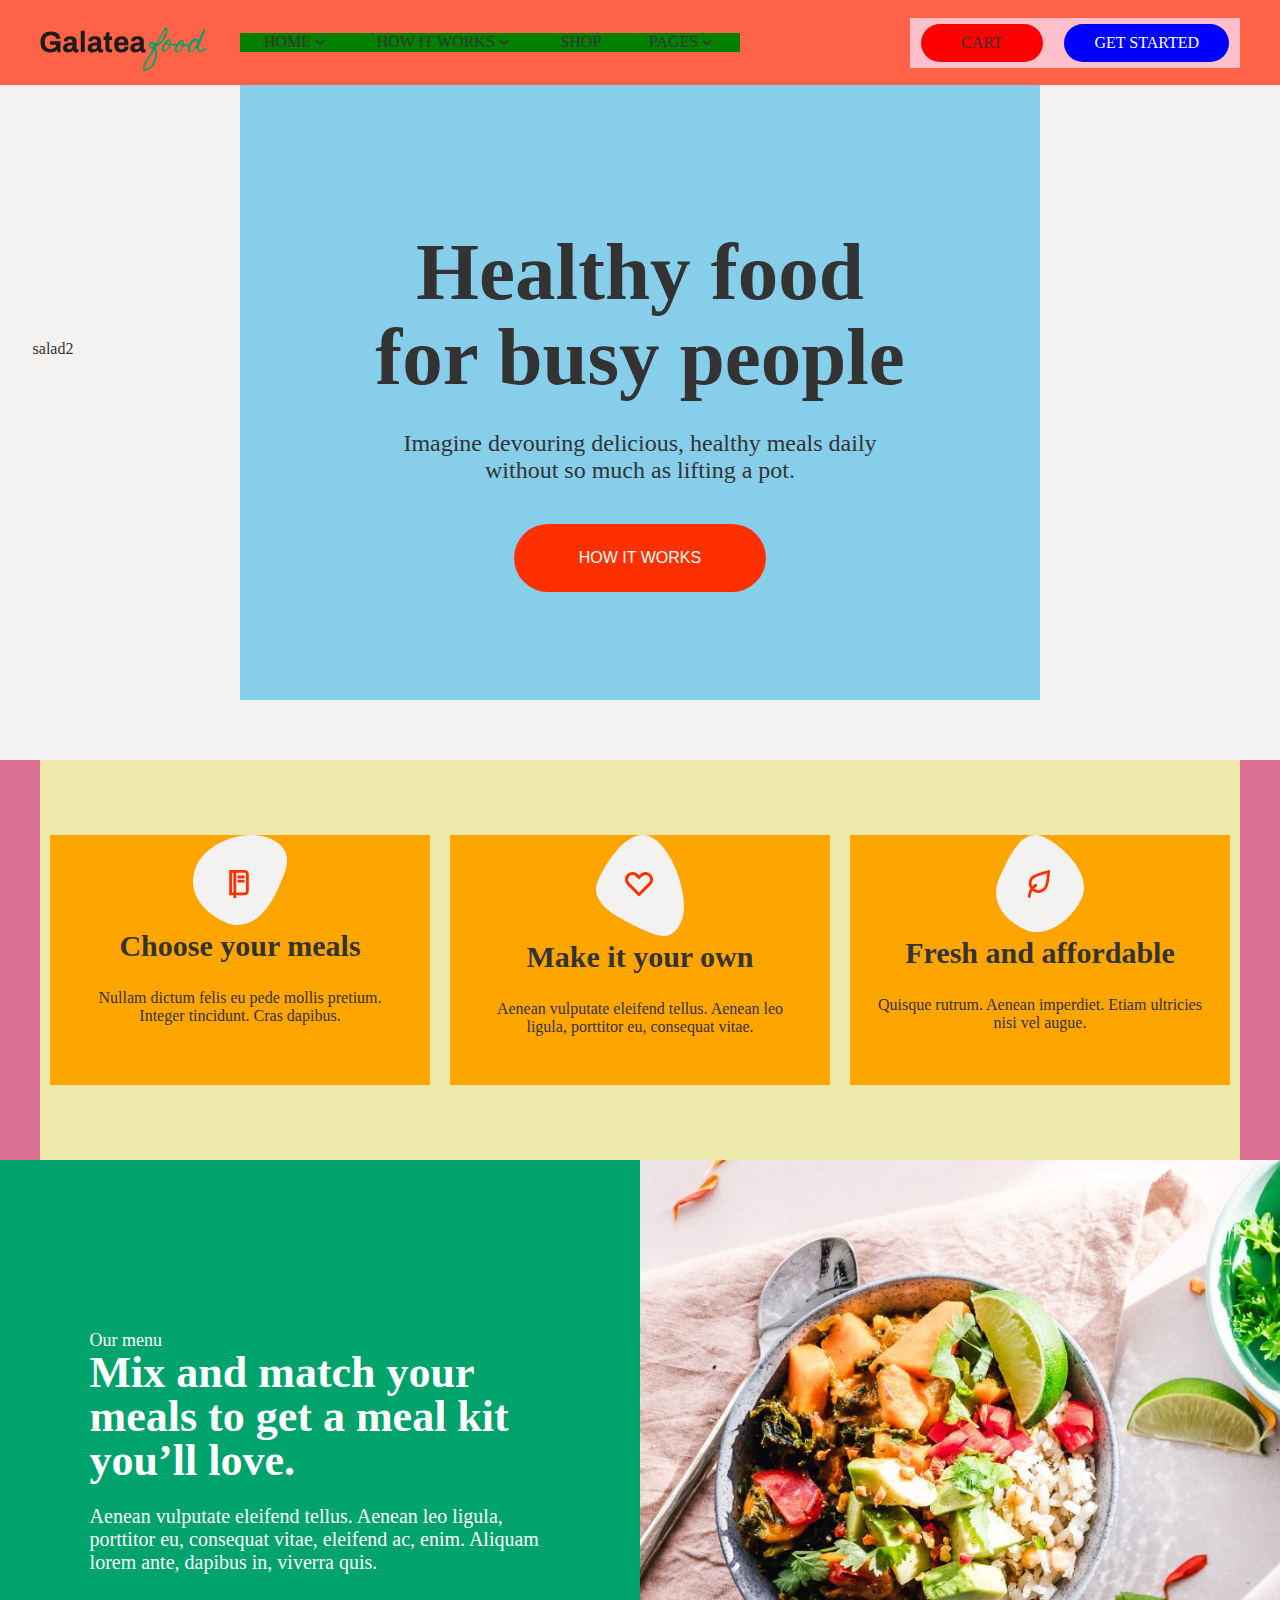
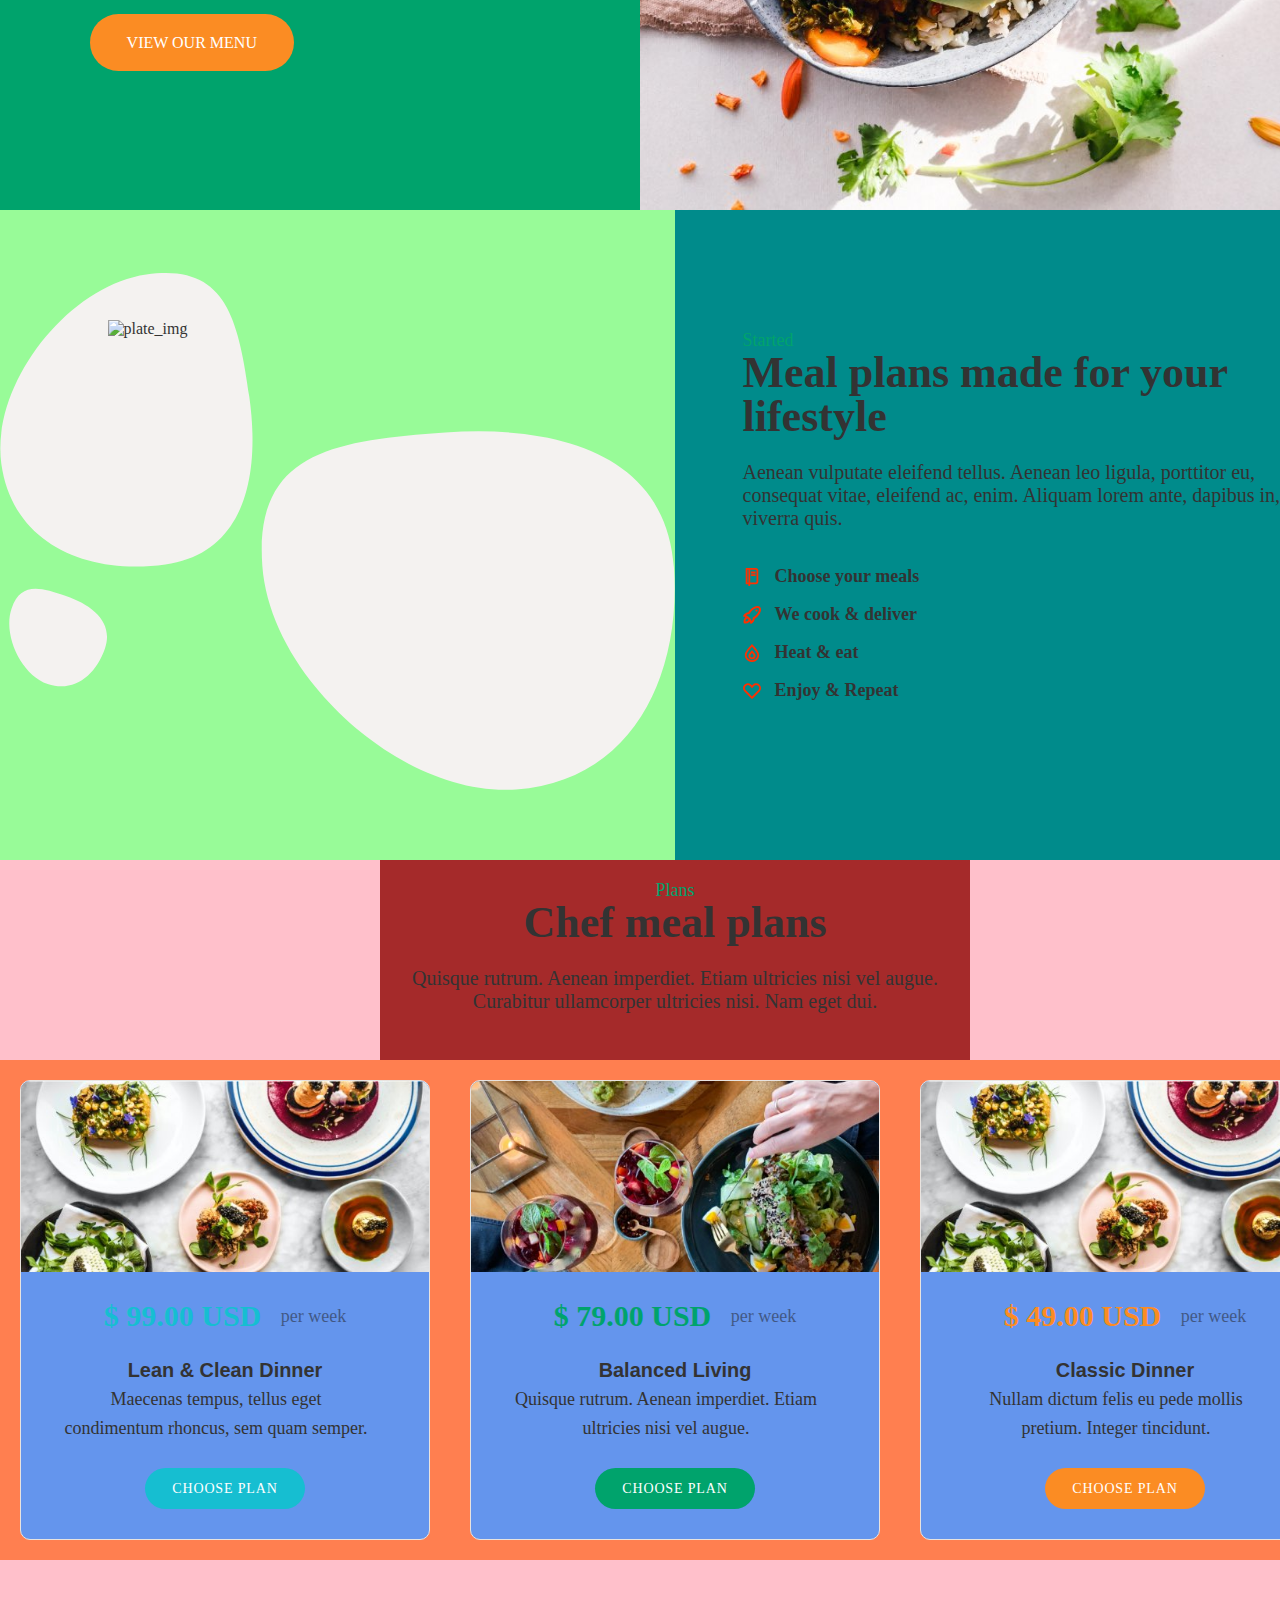
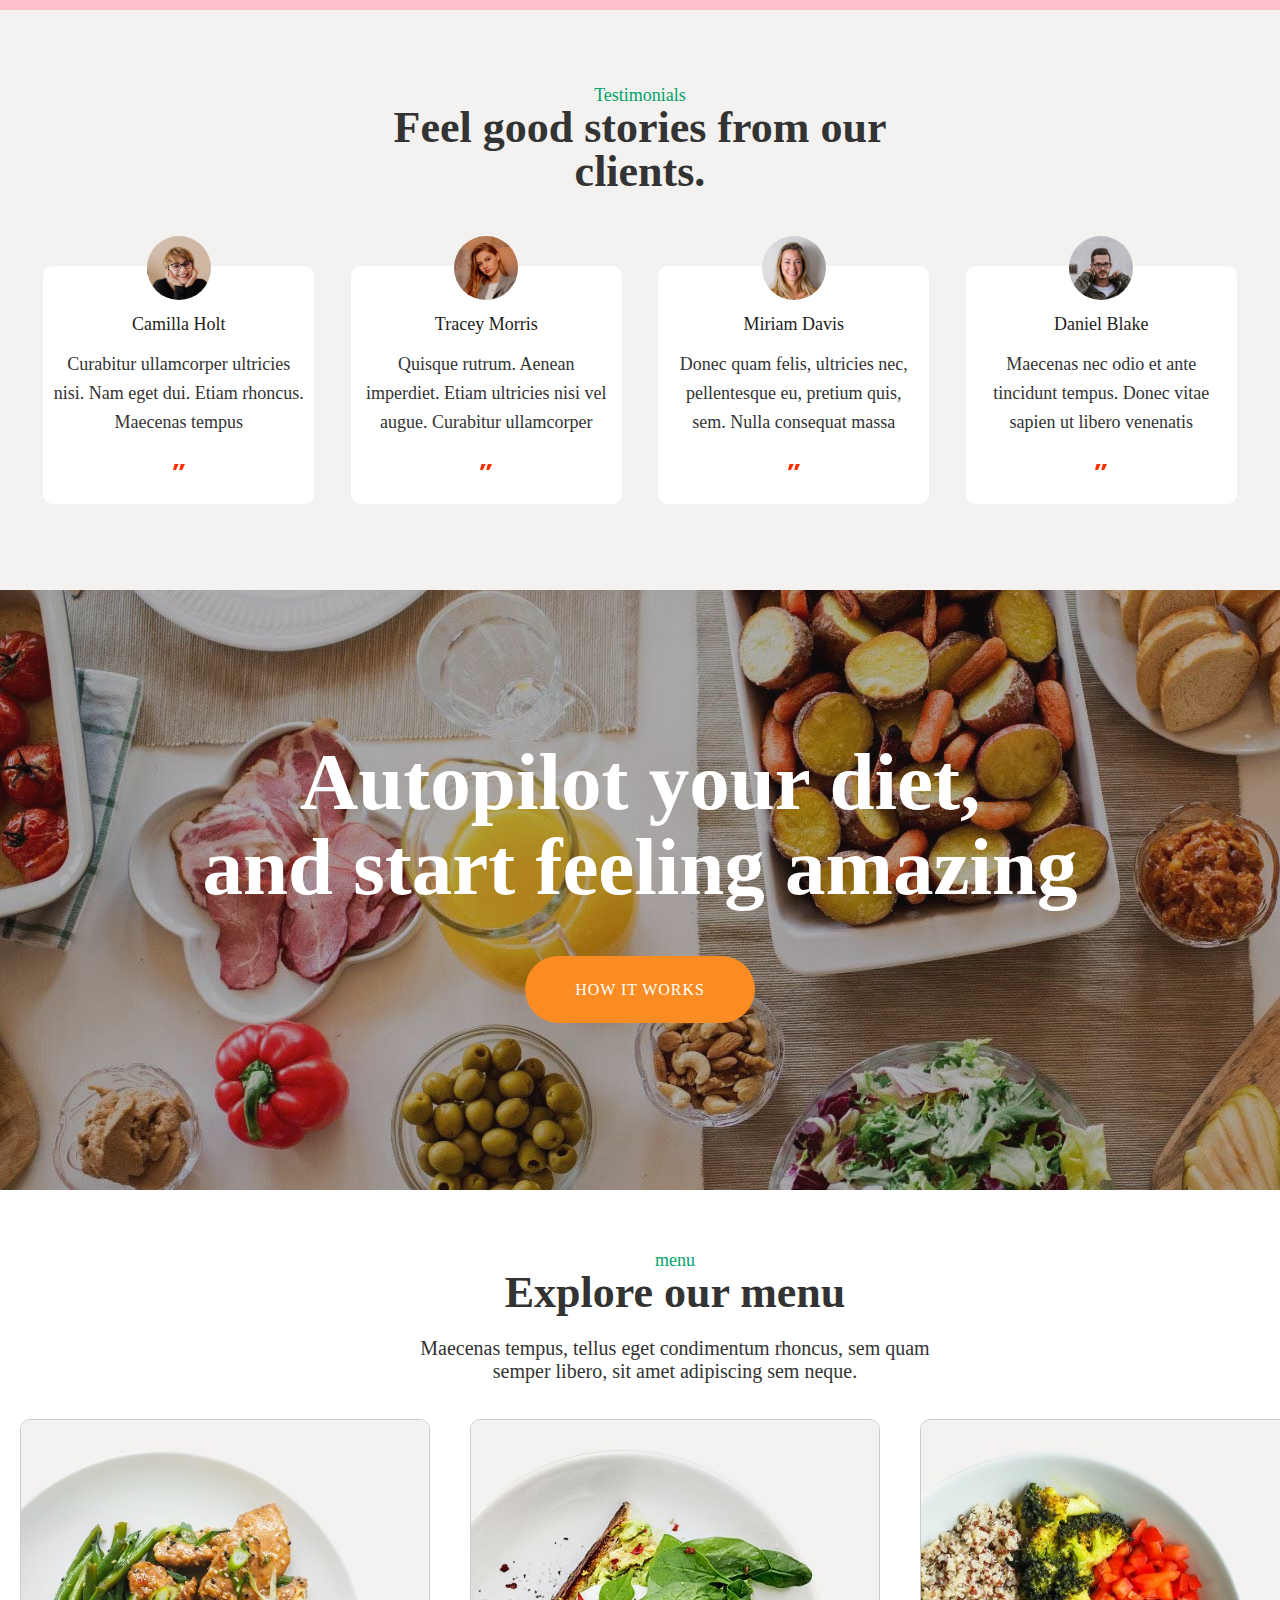
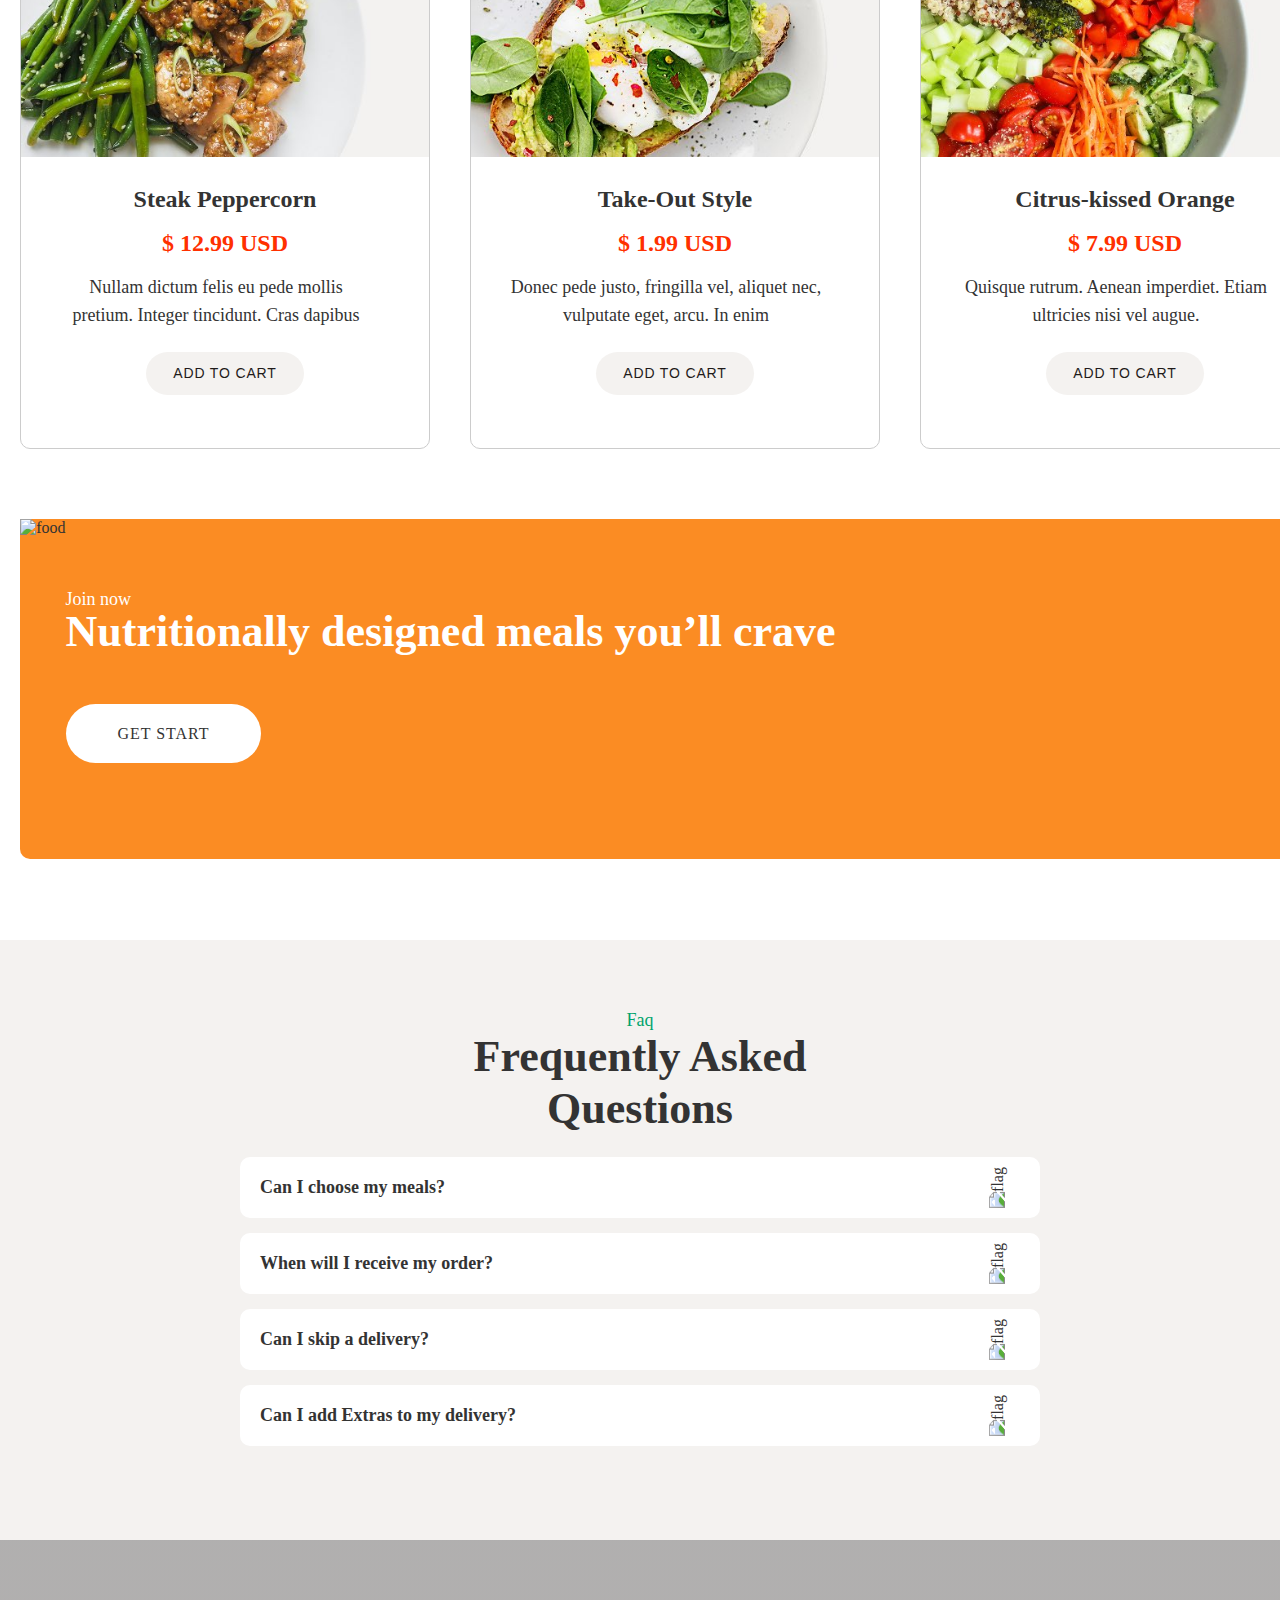
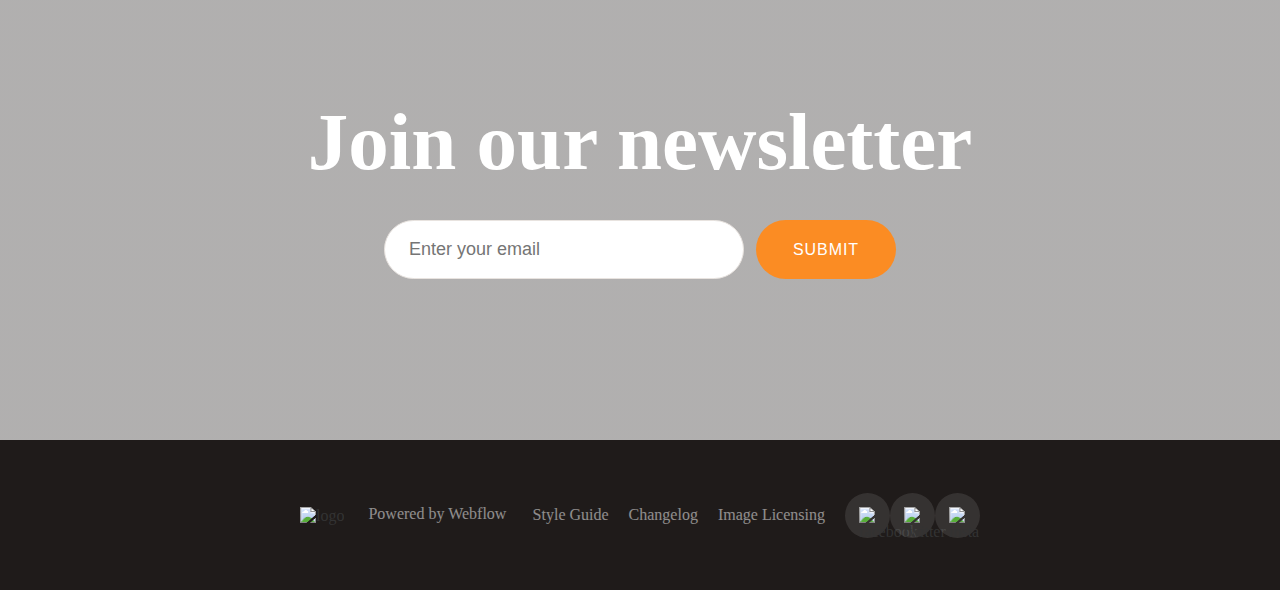
==== commit 02568e3c: "project3" ====
--- a/index.html
+++ b/index.html
@@ -116,7 +116,7 @@
             <div class="started">
 
                 <div class="plate">
-                    <img src="img/salad4.png">
+                    <img src="img/salad4.png" alt="plate_img">
                 </div>
 
                 <div class="Meal">
@@ -128,7 +128,7 @@
                         <h6>Choose your meals</h6>
                     </div>
                     <div class="meal_icon">
-                        <img src="img/5f8b93494e5fced245b3a98e_icon_red_4.svg">
+                        <img src="img/5f8b93494e5fced245b3a98e_icon_red_4.svg" alt="icon_red">
                         <h6>We cook & deliver</h6>
                     </div>
                     <div class="meal_icon">
@@ -160,7 +160,7 @@
                             <div class="colortext">$ 99.00 USD
                                 <span>per week</span></div>
                             <a href="#" class="a_text">
-                                <h5>Lean & Clean Dinner<h5></a>
+                                <h5>Lean & Clean Dinner</h5></a>
                             <p>Maecenas tempus, tellus eget<br>condimentum rhoncus, sem quam semper.</p>
                             <a href="#" class="price_button1">CHOOSE PLAN</a>
                         </div>
@@ -176,7 +176,7 @@
                             <div class="colortext" style="color:hsla(159.75460122699386, 100.00%, 31.96%, 1.00);">$ 79.00 USD
                                 <span>per week</span></div>
                             <a href="#" class="a_text">
-                                <h5>Balanced Living<h5></a>
+                                <h5>Balanced Living</h5></a>
                             <p>Quisque rutrum. Aenean imperdiet. Etiam<br>ultricies nisi vel augue.</p>
                             <a href="#" class="price_button2">CHOOSE PLAN</a>
                         </div>
@@ -192,7 +192,7 @@
                             <div class="colortext" style="color:#fb8c23;">$ 49.00 USD
                                 <span>per week</span></div>
                             <a href="#" class="a_text">
-                                <h5>Classic Dinner<h5></a>
+                                <h5>Classic Dinner</h5></a>
                             <p>Nullam dictum felis eu pede mollis<br>pretium. Integer tincidunt.</p>
                             <a href="#" class="price_button3">CHOOSE PLAN</a>
                         </div>
@@ -242,7 +242,7 @@
         <div class="bigtext">
             <h2>Autopilot your diet, <br>
                 and start <span>feeling amazing</span></h2>
-            <a herf="#">HOW IT WORKS</a>
+            <a href="#">HOW IT WORKS</a>
         </div>
         <div class="section5_wave_top"></div>
         <div class="section5_wave_under"></div>
@@ -361,8 +361,10 @@
         <div class="section8_wave_top"></div>
         <div class="bigtext2">
             <h2>Join <span>our</span> newsletter</h2>
-            <input type="text" placeholder="Enter your email" class="input_text">
-            <input type="submit" value="SUBMIT" class="input_submit">
+            <div class="input">
+                <input type="text" placeholder="Enter your email" class="input_text">
+                <input type="submit" value="SUBMIT" class="input_submit">
+            </div>
         </div>
         <div class="section8_wave_under"></div>
     </div>
--- a/css/salady_main(599px).css
+++ b/css/salady_main(599px).css
@@ -7,4 +7,309 @@
 
 @media (max-width:599px){
 
+#nav {width:100%; height:85px; z-index:3; background-color:#fff; display:flex; justify-content:space-between; align-items:center;}
+
+
+.nav_group1 {display:flex; align-items:center; margin-left:20px;}
+.nav_group1 .logo {width:200px; height:60px; background-image:url(../img/5f87c2a41d7435bd9edc771b_logo.svg); background-repeat:no-repeat; background-size:contain; vertical-align:middle;}
+.nav_group1 .list {display:none;}
+.nav_group1 .list ul {width:500px; display:flex; justify-content:space-around;}
+.nav_group1 .list ul li svg {vertical-align:middle; fill:#333;}
+
+.nav_group2 {width:180px; height:50px; display:flex; align-items:center; justify-content:space-around; margin-right:18px;}
+.nav_group2 .cart {padding:10px 40px; border-radius:20px; transition:all 0.3s}
+.nav_group2 .cart:hover {background-color:#f4f2f0;}
+.nav_group2 .get {background-color:#16bed1; padding:10px 30px; border-radius:20px; display:none;}
+.nav_group2 .get a {color:#fff;}
+.nav_group2 .list_icon {background-color:#f4f2f0; padding:12px; border-radius:50%; cursor:pointer;}
+.list_icon i {display:block;}
+
+.nav_wave {position:absolute; width:100%; height:36px; background-image:url('https://assets.website-files.com/5f8777f972356e39b046d89f/5f87b874659b80f2013f8836_wave_menu.svg'); background-repeat:repeat-x; background-size:auto; background-attachment: scroll; background-position:50% 50%; top:85px; z-index:3;}
+
+
+
+
+#main {width:100%; height:auto; background:#f4f2f0; position:relative; overflow:hidden;}
+
+.main_wave {position:absolute; width:100%; height:36px; background-image:url('https://assets.website-files.com/5f8777f972356e39b046d89f/5f87bedf96a9c74681bb8bb6_wave_white_down_1.svg'); background-repeat:repeat-x; background-size:auto; background-attachment: scroll; background-position:50% 50%; bottom:0; z-index:2;}
+
+.content {padding-top:100px; text-align:center; position:relative; width:100%; height:530px; margin:0 auto;}
+
+.content h1 {font-size:57px; line-height: 1.05em; margin-bottom:30px; position:relative; z-index:3;}
+.content p {font-size:20px; margin-bottom:40px;}
+.content button {padding:25px 65px; border-radius:40px; cursor:pointer;  background-color: #ff3000; color:#fff; border:none; font-size:16px; position:relative; z-index:3;}
+
+.salad1 {width:300px; height:280px; position:absolute; top:-110px; left:-170px;}
+.salad2 {width:570px; height:500px; position:absolute; bottom:-280px; left:-370px;}
+.salad3 {width:550px; height:480px; position:absolute; top:-150px; right:-450px;}
+
+
+
+
+.section1 {width:100%; height:840px; margin:0 auto;}
+.box1 {width:100%; height:840px; margin:0 auto;  display:flex; align-items:center; justify-content:space-around; flex-direction:column; padding-top:40px;}
+.feature {width:380px; height:300px; text-align:center; position:relative;}
+.feature .icon_red {width:28px; height:28px; position:absolute; top:35px; left:46%;}
+.feature h4 {font-size:30px; height:60px; margin-bottom:20px;}
+
+
+
+
+.section2 {width:100%; height:850px; position:relative;}
+.box2 {width:100%; height:850px; display:flex; align-items:center; flex-direction:column;}
+.box2 .textbox {width:100%; height:500px; background-color:#00a36c; background-image:url(https://assets.website-files.com/5f8777f972356e39b046d89f/5f8b9bf439466a2e75c8dc5e_texture.png); padding:60px 10%; overflow:hidden;}
+
+.textbox .subtitle, .textbox p, .textbox h2, .textbox a {color:#fff;}
+.textbox .subtitle {font-size:18px;}
+.textbox h2 {font-size:35px; line-height:44px; margin-bottom:22px;}
+.textbox p {font-size:20px; margin-bottom:60px;}
+.textbox a {background-color:#fb8c23; padding:20px 37px; border-radius:50px;}
+
+.box2 .imgbox {width:100%; height:350px; background-image:url(../img/5f8b9b350d072e18a5c49996_image_1.jpg); background-repeat:no-repeat; background-size:cover;}
+
+.section2_wave_top {position:absolute; width:100%; height:36px; background-image:url('https://assets.website-files.com/5f8777f972356e39b046d89f/5f87bedf900801608bf2a5c2_wave_white_top_2.svg'); background-repeat:repeat-x; background-size:auto; background-attachment: scroll; background-position:50% 50%; top:0; z-index:2;}
+.section2_wave_under {position:absolute; width:100%; height:36px; background-image:url('https://assets.website-files.com/5f8777f972356e39b046d89f/5f87bedf96a9c74681bb8bb6_wave_white_down_1.svg'); background-repeat:repeat-x; background-size:auto; background-attachment: scroll; background-position:50% 50%; bottom:0; z-index:2;}
+
+
+
+
+.section3 {width:100%; height:auto;}
+.box3 {width:100%; height:auto; margin:0 auto;}
+.box3 .started {width:100%; height:900px; margin:0 auto; display:flex; flex-direction:column;}
+
+.plate {width:90%; height:400px; background-image:url(../img/5f8ba9295eb38664d61c0857_blob_group_1.svg); background-repeat:no-repeat; background-size:contain; background-position:center; position:relative; margin:0 auto;}
+.plate img {width:80%; height:80%; position:absolute; top:50%; left:50%; transform:translate(-50%,-50%);}
+
+.Meal {width:100%; height:500px; padding:20px 5%;}
+.Meal .subtitle {font-size:18px;}
+.Meal h2 {font-size:32px; line-height:44px; margin-bottom:22px;}
+.Meal p {font-size:20px; margin-bottom:36px;}
+
+.meal_icon {display:flex; align-items:center; margin-bottom:17px;}
+.meal_icon img {width:18px; height:18px; margin-right:14px; vertical-align:middle;}
+.meal_icon h6 {font-size:18px; font-weight: 700; vertical-align:top;}
+
+.box3 .plans {width:100%; height:1700px; margin:0 auto;}
+.plans_text {width:100%; height:220px; margin:0 auto; padding:20px; text-align:center;}
+.plans_text .subtitle {font-size:18px;}
+.plans_text h2 {font-size:32px; line-height:44px; margin-bottom:22px;}
+.plans_text p {font-size:20px; margin-bottom:36px;}
+
+.plans_list {width:100%; height:1480px; margin:0 auto; display:flex; align-items:center; justify-content:space-around; flex-direction:column;}
+.price {width:410px; height:460px; border-radius:10px; overflow:hidden; border:1px solid #e8e3df;}
+
+.price_img img {width:100%;}
+
+.price_plan {text-align:center;}
+.price_plan .colortext {font-size:30px;
+    line-height:1.2em;
+    font-weight:700;
+    color:hsla(186.09625668449198, 80.95%, 45.29%, 1.00);
+    margin:22px 0;}
+
+.colortext span {
+    margin-left:12px;
+    opacity:0.5;
+    color:#1f1b1a;
+    font-size:18px;
+    font-weight:500;
+    vertical-align:top;}
+
+.price_plan .a_text {margin-bottom: 12px;}
+.price_plan .a_text {
+    font-family:Archivo, sans-serif;
+    color:#1f1b1a;
+    font-size:24px;
+    line-height:1.2em;
+    font-weight:700; }
+
+.price_plan p {
+    max-width:390px;
+    font-size:18px;
+    line-height:1.6em;
+    margin-bottom:36px;}
+
+.price_button1 {color:#fff;
+    font-size:14px;
+    line-height:1.2em;
+    font-weight:500;
+    text-align:center;
+    letter-spacing:0.06em;
+    text-transform:uppercase;
+    background-color:hsla(186.09625668449198, 80.95%, 45.29%, 1.00);
+    padding: 13px 27px;
+    border-radius: 50px;}
+
+.price_button2 {color:#fff;
+    font-size:14px;
+    line-height:1.2em;
+    font-weight:500;
+    text-align:center;
+    letter-spacing:0.06em;
+    text-transform:uppercase;
+    background-color:hsla(159.75460122699386, 100.00%, 31.96%, 1.00);
+    padding: 13px 27px;
+    border-radius: 50px;}
+
+.price_button3 {color:#fff;
+    font-size:14px;
+    line-height:1.2em;
+    font-weight:500;
+    text-align:center;
+    letter-spacing:0.06em;
+    text-transform:uppercase;
+    background-color:#fb8c23;
+    padding: 13px 27px;
+    border-radius: 50px;}
+
+
+
+
+.section4 {width:100%; height:1000px; background-color:#f4f2f0; position:relative;}
+.section4_wave {position:absolute; width:100%; height:36px; background-image:url(https://assets.website-files.com/5f8777f972356e39b046d89f/5f87bedf6694fcbe30821ace_wave_white_top_3.svg); background-repeat:repeat-x; background-size:auto; background-attachment: scroll; background-position:50% 50%; top:0; z-index:2;}
+.section4 .clients {position:relative; width:100%; max-width:1350px; padding:75px 25px; margin:0 auto; text-align:center;}
+.clients_text h2 {font-size:32px; line-height:44px; margin-bottom:22px;}
+
+.clients_people {display:flex; justify-content:space-around; flex-wrap:wrap;}
+
+.clients_people .people {width:48%; height:60%; border-radius:10px;background-color:#fff; margin-top:50px; padding-bottom:30px;}
+.people .cicle {border-radius:50%; width:64px; height:64px; margin-top:-30px; margin-bottom:10px;}
+.people div {margin-bottom:5px; color: #1f1b1a; font-size: 18px; font-weight:500;}
+.people p {max-width:390px; margin-bottom:10px; font-size:18px; line-height:1.6em; padding:10px;}
+
+
+
+
+.section5 {width:100%; height:600px; background-image:linear-gradient(180deg, rgba(31, 27, 26, 0.35), rgba(31, 27, 26, 0.35)), url(../img/5fa5b46726e380a46bf6dd7e_image_2a.jpg); position:relative; text-align:center; overflow:hidden; background-repeat:no-repeat; background-size:cover;}
+.section5_wave_top {position:absolute; width:100%; height:36px; background-image:url(https://assets.website-files.com/5f8777f972356e39b046d89f/5f8cd31186eb1624a1494592_wave_grey_top_1.svg); background-repeat:repeat-x; background-size:auto; background-attachment: scroll; background-position:50% 50%; top:0; z-index:2;}
+.section5_wave_under {position:absolute; width:100%; height:36px; background-image:url(https://assets.website-files.com/5f8777f972356e39b046d89f/5f87bedfbc4a48058a5be815_wave_white_down_2.svg); background-repeat:repeat-x; background-size:auto; background-attachment: scroll; background-position:50% 50%; bottom:0; z-index:2;}
+
+.bigtext {text-align:center; padding:85px 6%;}
+.bigtext h2 {margin-bottom:57px; color:#fff; font-size:57px; line-height:1.05em;}
+.bigtext h2 span {color:#fff;}
+.bigtext a {color:#fff; background-color:#fb8c23; padding:25px 50px; border-radius:50px; line-height:1.2em; letter-spacing:0.06em; font-weight:500;}
+
+
+
+
+.section6 {width:100%; height:2750px; margin:0 auto; text-align:center;}
+
+.Explore {padding-top:40px;}
+.Explore .subtitle {font-size:18px;}
+.Explore h2 {font-size:32px; line-height:44px; margin-bottom:22px;}
+.Explore p {font-size:20px; margin-bottom:36px;}
+
+.add_to_cart {display:flex; justify-content:space-around; flex-direction:column; align-items:center; height:1900px;}
+.add {width:410px; height:600px; border-radius:10px; overflow:hidden; border:1px solid #ccc;}
+.add_to {width:100%; height:auto; overflow:hidden;}
+.add_to a img {width:100%;}
+
+.add h5 {font-size:24px; line-height:1.2em; font-weight:700; margin-top:15px;}
+.add .tomato {color:#ff3000;}
+.add p {max-width:390px; font-size:18px; line-height:1.6em; margin-bottom:22px; margin-top:15px;}
+.add input {margin-right: 8px;
+    margin-left: 8px;
+    padding: 13px 27px;
+    border-radius: 50px;
+    background-color: #f4f2f0;
+    color: #1f1b1a;
+    font-size: 14px;
+    line-height: 1.2em;
+    font-weight: 500;
+    text-align: center;
+    letter-spacing: 0.06em;
+    text-transform: uppercase;
+    border:none;
+    }
+
+.Join_now {width:97%; height:auto; background-color:#fb8c23; margin:0 auto;
+margin-top:40px; border-radius:10px; background-image:url(https://assets.website-files.com/5f8777f972356e39b046d89f/5f8b9bf439466a2e75c8dc5e_texture.png); display:flex; flex-direction: column; padding-bottom:52px;}
+.Join_now img {max-width: 100%;
+    vertical-align: middle;
+    display: inline-block;}
+.Join_now .subtitle {font-size:18px; color:#fff; text-align:center; margin-top:30px;}
+.Join_now h2 {font-size:32px; line-height:44px; padding:20px 22px; text-align:center; color:#fff; margin-bottom:20px;}
+.Join_now a {padding: 20px 52px;
+    border-radius: 50px; background-color:#fff;
+    font-size: 16px;
+    line-height: 1.2em;
+    font-weight: 500;
+    text-align: center;
+    letter-spacing: 0.06em;
+    margin-left:15px;}
+
+
+
+
+.section7 {width:100%; height:600px; background-color:#f4f2f0; position:relative; text-align:center;}
+.section7_wave {position:absolute; width:100%; height:36px; background-image:url(https://assets.website-files.com/5f8777f972356e39b046d89f/5f87bedf900801608bf2a5c2_wave_white_top_2.svg); background-repeat:repeat-x; background-size:auto; background-attachment: scroll; background-position:50% 50%; top:0; z-index:2;}
+
+.section7_text {padding-top:70px;}
+.section7_text .subtitle {font-size:18px;}
+.section7_text h2 {font-size:32px; line-height:52px; margin-bottom:22px;}
+
+.accordion-item {margin:0 auto; width:100%; background-color:#fff; border-radius:10px; margin-bottom:15px; padding:20px}
+.accordion-header {display:flex; justify-content:space-between;}
+.accordion-header h6 {display:inline-block; font-size:18px;}
+.accordion-header img {transform:rotate(-90deg); cursor:pointer;}
+.accordion_content {text-align:left; padding:20px 0; display:none;}
+
+
+
+
+.section8 {width:100%; height:400px; position:relative; background-image:linear-gradient(180deg, rgba(31, 27, 26, 0.35), rgba(31, 27, 26, 0.35)), url(https://assets.website-files.com/5f8777f972356e39b046d89f/5f8cd47a1829f441ed377507_image_3.jpg); background-size:cover;}
+.section8_wave_top {position:absolute; width:100%; height:36px; background-image:url(https://assets.website-files.com/5f8777f972356e39b046d89f/5f8cd311d401617ab9e58597_wave_grey_top_2.svg); background-repeat:repeat-x; background-size:auto; background-attachment: scroll; background-position:50% 50%; top:0; z-index:2;}
+.section8_wave_under {position:absolute; width:100%; height:36px; background-image:url(https://assets.website-files.com/5f8777f972356e39b046d89f/5f8e056d5409367b68fb0ad4_wave_footer.svg); background-repeat:repeat-x; background-size:auto; background-attachment: scroll; background-position:50% 50%; bottom:0; z-index:2;}
+
+.bigtext2 {text-align:center; padding:80px 10%; display:flex; flex-direction:column;}
+.bigtext2 h2 {color:#fff; font-size:57px; line-height:1.05em; margin-bottom:35px;}
+.bigtext2 h2 span {color:#fff;}
+
+.bigtext2 .input {display:flex; align-items:center;}
+
+.bigtext2 .input_text {height: 59px;
+    width:360px;
+    margin-bottom: 0px;
+    padding: 14px 5%;
+    border-style: solid;
+    border-width: 1px;
+    border-color: #e8e3df;
+    border-radius: 30px;
+    background-color: #fff;
+    color: #1f1b1a;
+    font-size: 18px;
+    line-height: 1.2em;
+    margin-left:-10px;}
+
+.bigtext2 .input_submit {padding: 20px 37px;
+    border-radius: 50px;
+    background-color: #fb8c23;
+    color: #fff;
+    font-size: 16px;
+    line-height: 1.2em;
+    font-weight: 500;
+    text-align: center;
+    letter-spacing: 0.06em;
+    text-transform: uppercase;
+    border:none;
+    margin-left:8px;}
+
+
+
+
+footer {width:100%; height:420px; background-color:#1f1b1a; display:flex; align-items:center; flex-direction:column;  justify-content:space-around;}
+
+.footer_left {display:flex; align-items:center; flex-direction:column; justify-content:space-around;}
+.footer_left img {width: 175px; height: 64px; vertical-align:middle;}
+.footer_left a {color:#fff; opacity:0.5;}
+.footer_left a:hover {opacity:1;}
+
+.footer_rigth {display:flex; align-items:center; flex-direction:column; justify-content:space-around; width:100%; height:200px; margin-top:-55px;}
+.footer_rigth >a {color:#fff; opacity:0.5;}
+.footer_rigth >a:hover {opacity:1;}
+
+.footer_icon {display:flex; align-items:center; justify-content:space-between; width:160px;}
+.footer_icon a {padding:14px; background-color:hsla(0, 0%, 100%, 0.1); border-radius:50%; display:inline-block; width:45px; height:45px;}
+.footer_icon a img {width:16px; height:16px;}
+
 }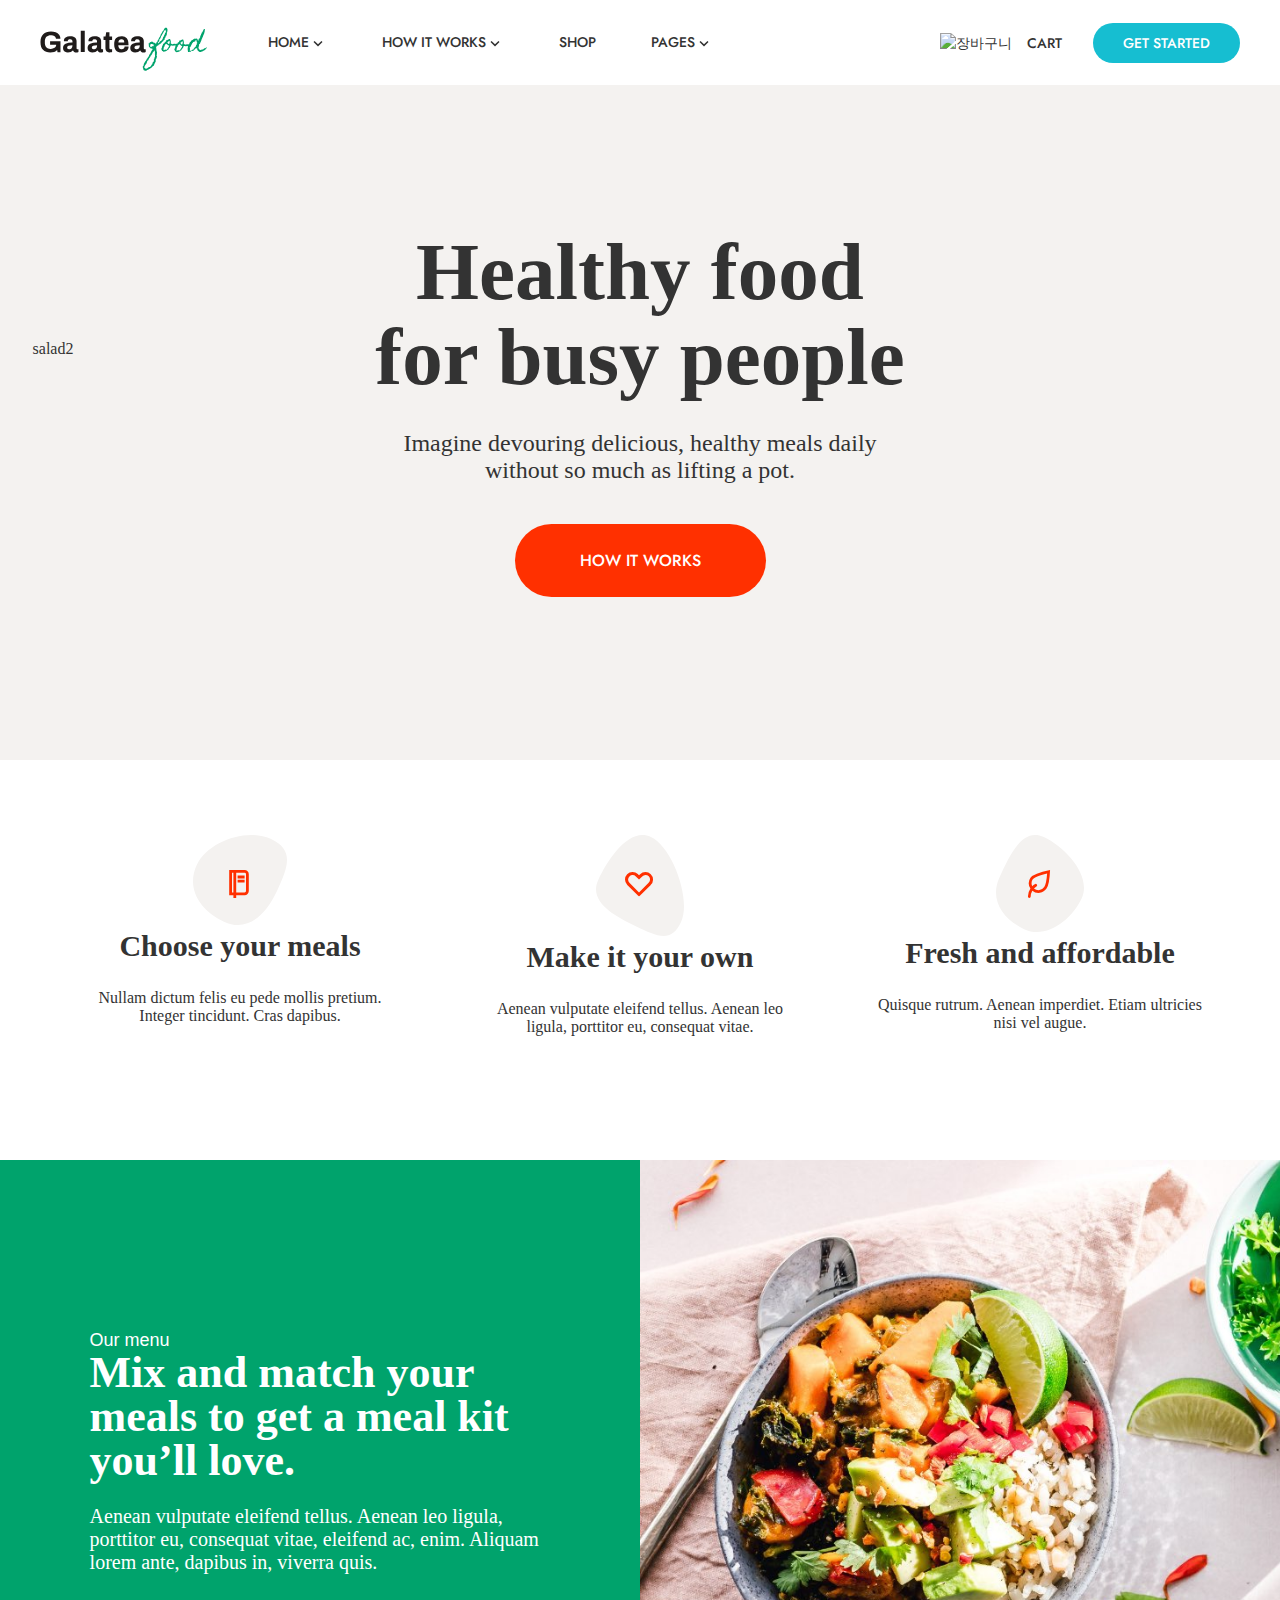
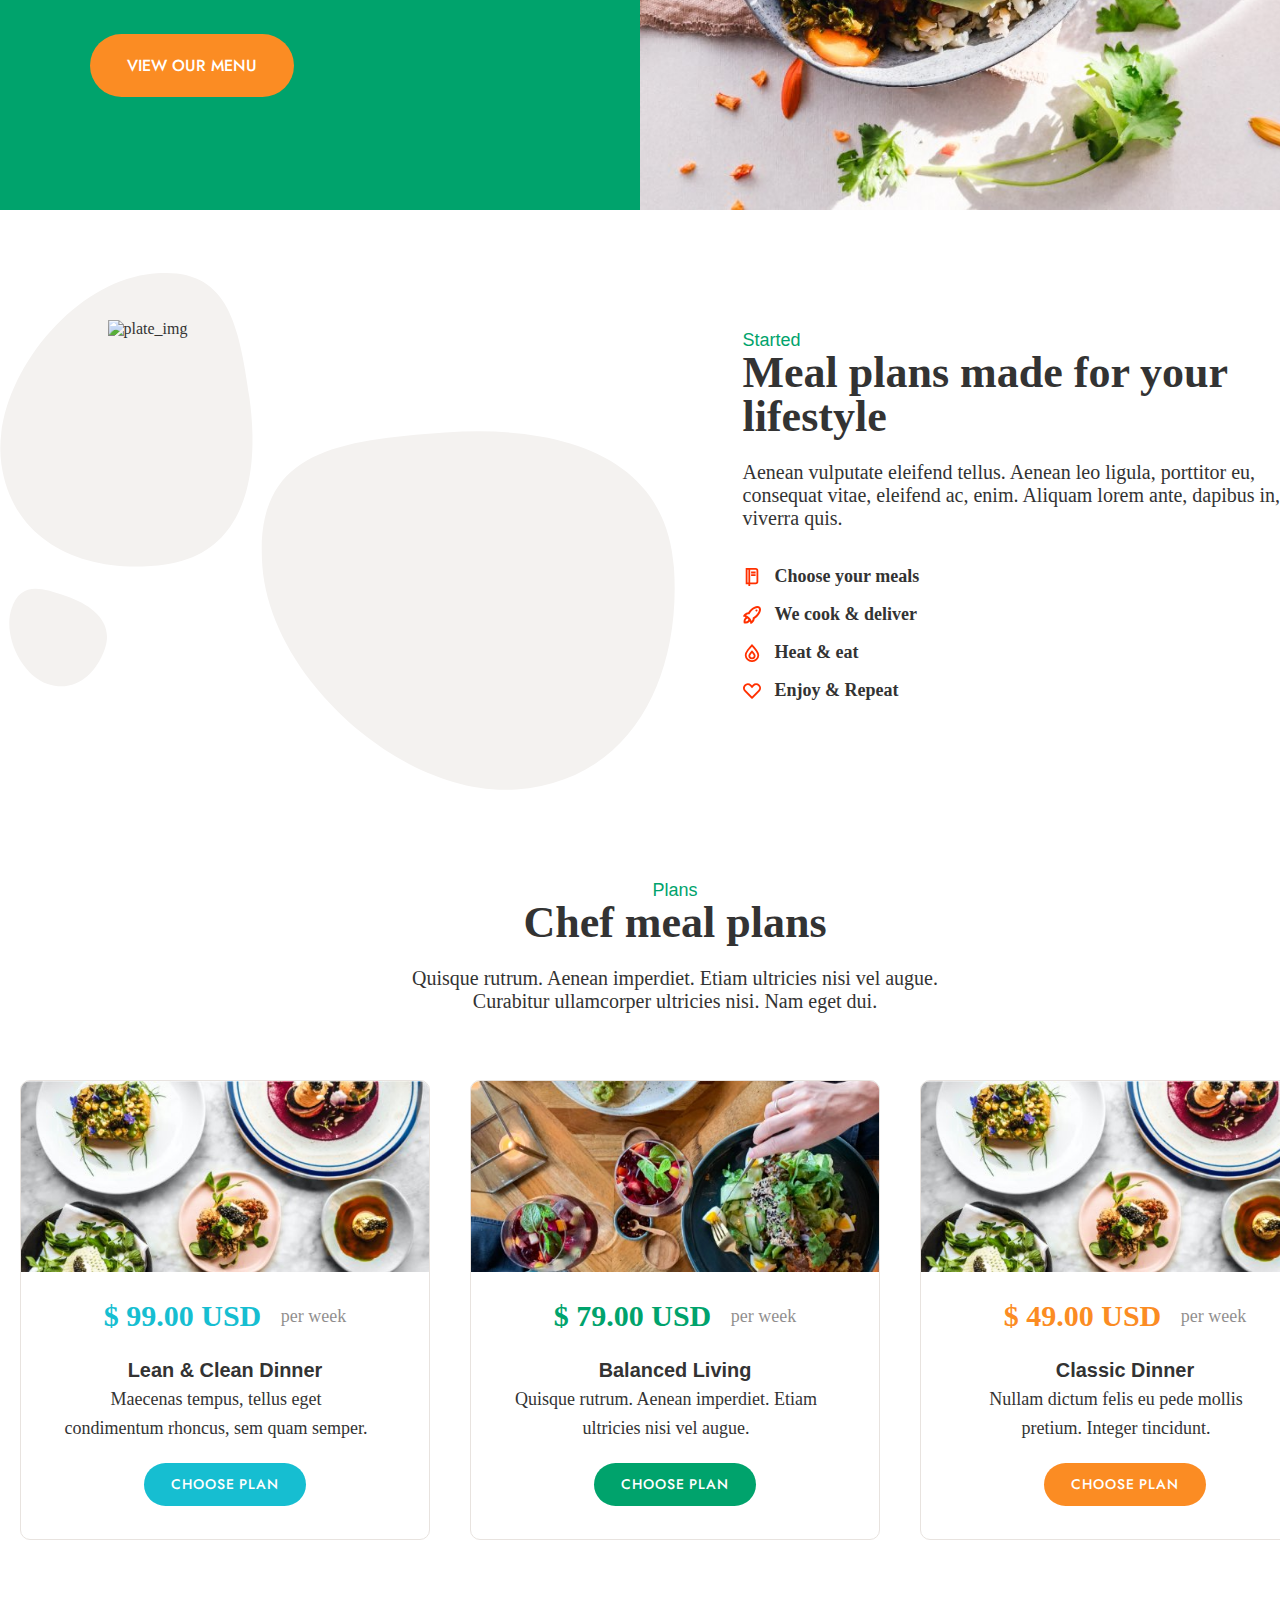
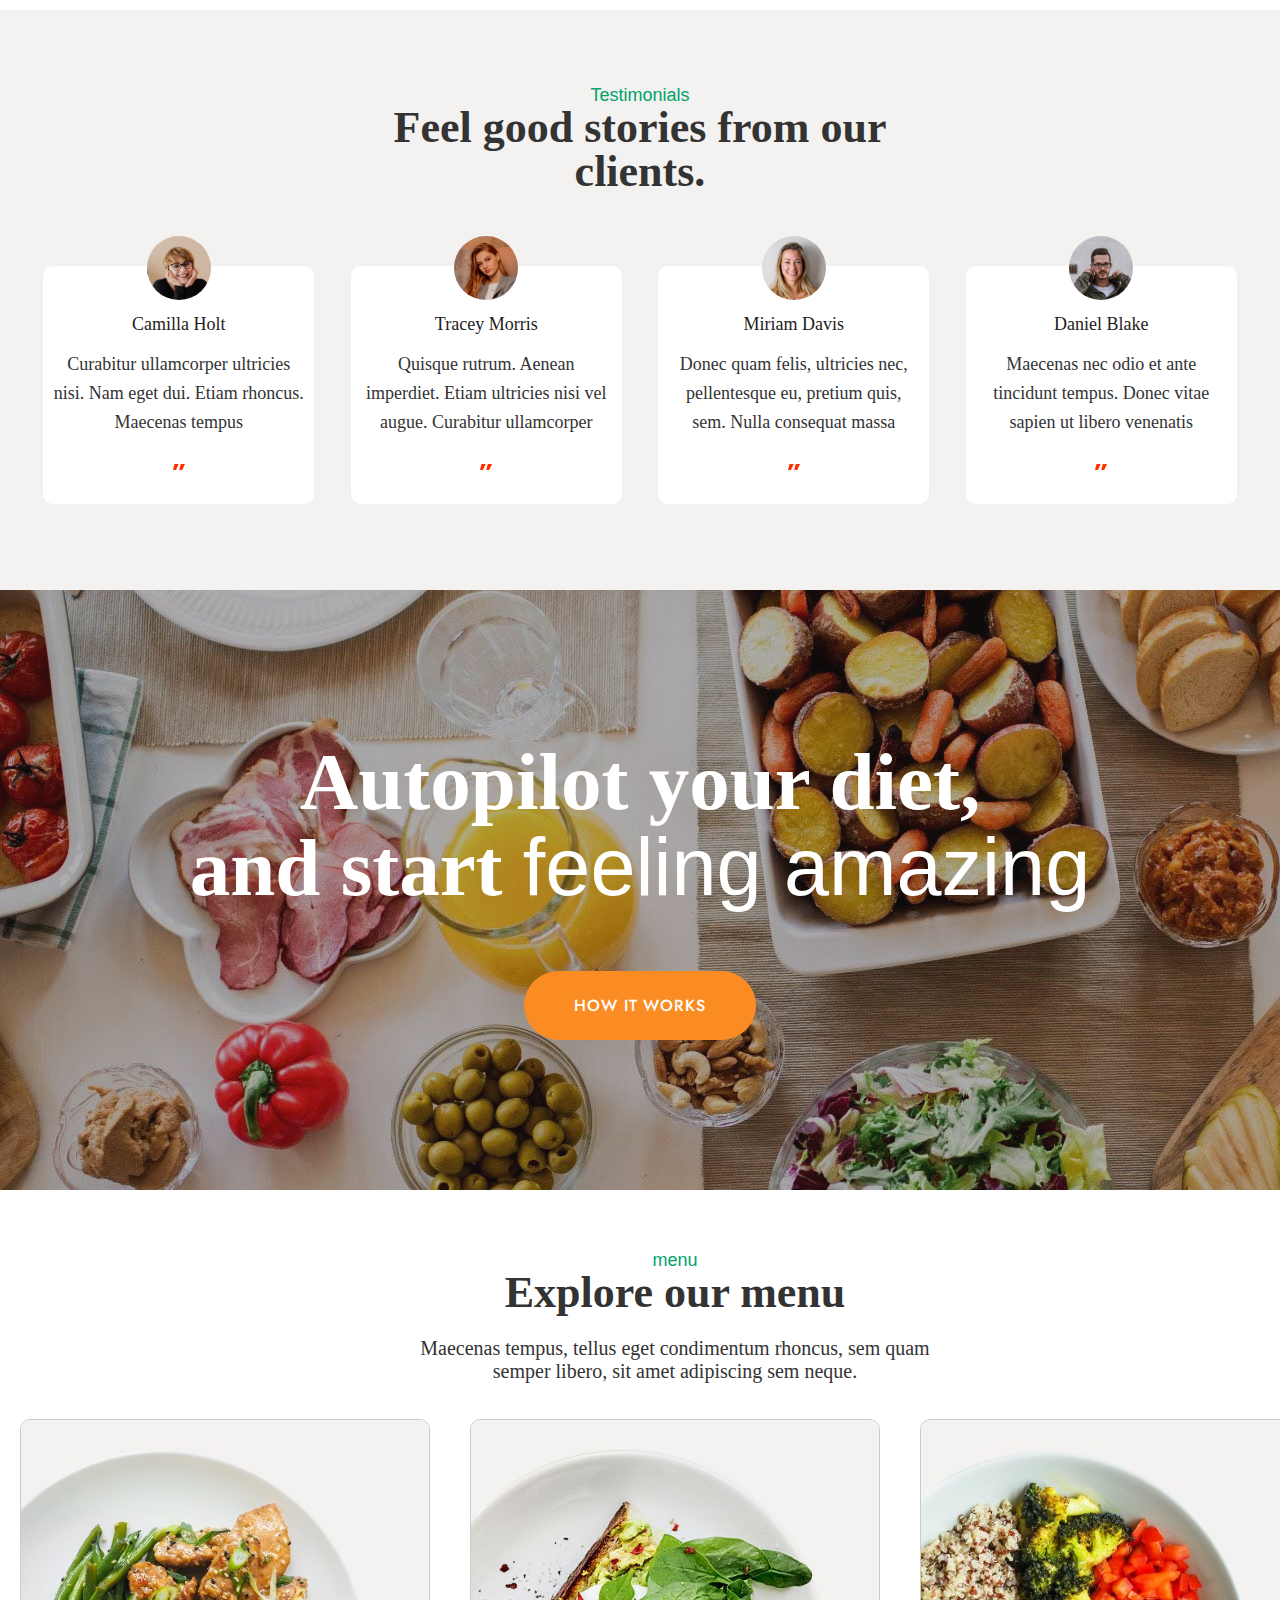
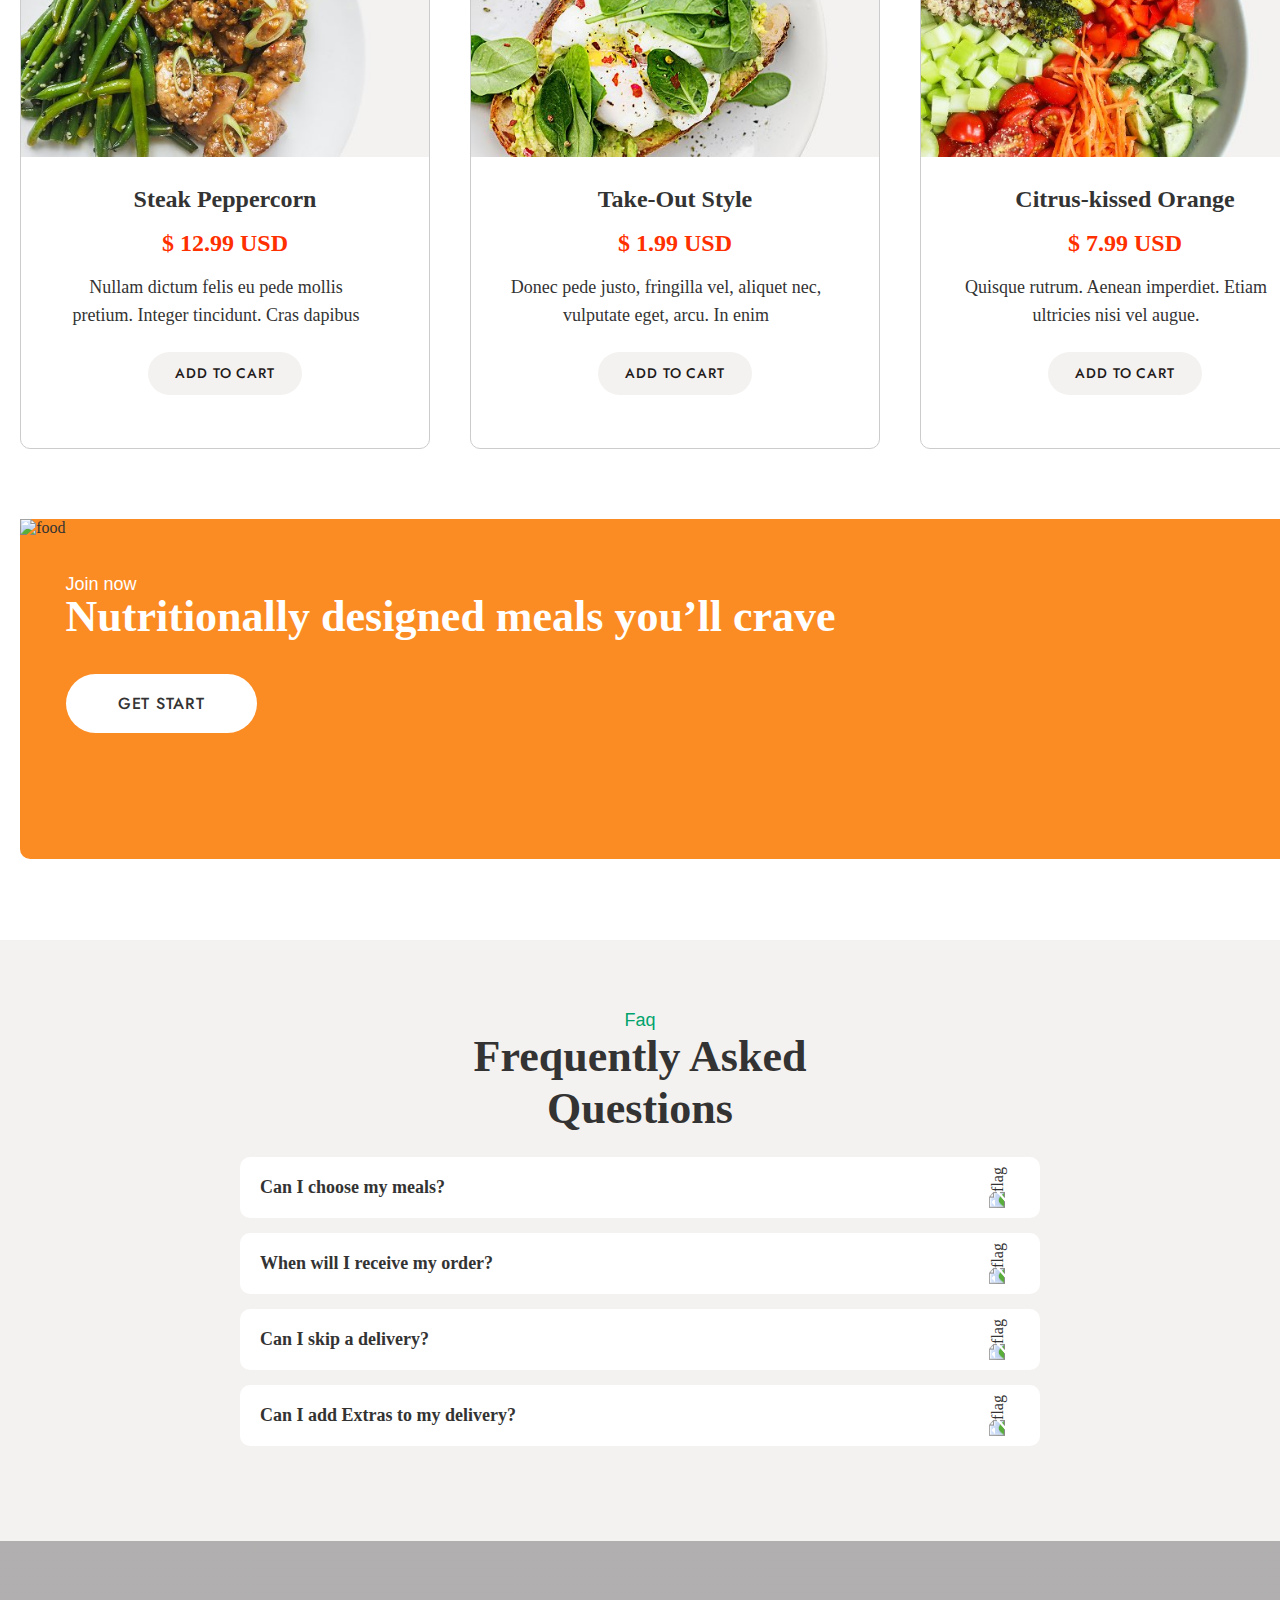
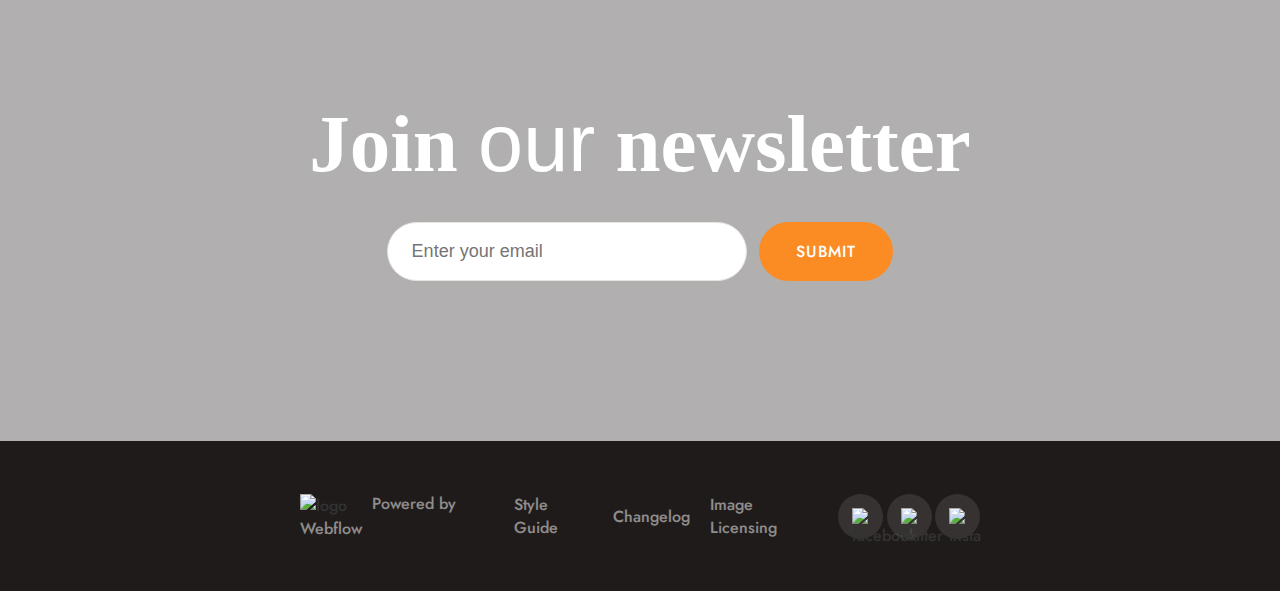
==== commit 8c98f0c8: "project3" ====
--- a/index.html
+++ b/index.html
@@ -6,6 +6,14 @@
     <meta http-equiv="X-UA-Compatible" content="IE=edge">
     <meta name="viewport" content="width=device-width, initial-scale=1.0">
     <title>Salady</title>
+
+    <link rel="preconnect" href="https://fonts.googleapis.com">
+    <link rel="preconnect" href="https://fonts.gstatic.com" crossorigin>
+    <link href="https://fonts.googleapis.com/css2?family=Jost:wght@400;500;600&display=swap" rel="stylesheet">
+
+    <link rel="preconnect" href="https://fonts.googleapis.com">
+    <link rel="preconnect" href="https://fonts.gstatic.com" crossorigin>
+    <link href="https://fonts.googleapis.com/css2?family=Homemade+Apple&display=swap" rel="stylesheet">
 
     <link rel="stylesheet" href="css/salady_main(1000px).css">
     <link rel="stylesheet" href="css/salady_main(600px).css">
@@ -22,7 +30,7 @@
                 <div class="logo"></div>
                 <div class="list">
                     <ul>
-                        <li><a href="#">HOME<svg xmlns="http://www.w3.org/2000/svg" width="18" height="18"
+                        <li class="HOMElist"><a href="#">HOME<svg xmlns="http://www.w3.org/2000/svg" width="18" height="18"
                                     viewBox="0 0 24 24">
                                     <path d="M7.41 7.84L12 12.42l4.59-4.58L18 9.25l-6 6-6-6z" />
                                 </svg></a></li>
@@ -40,12 +48,33 @@
             </div>
 
             <div class="nav_group2">
-                <div class="cart"><a href="#">CART</a></div>
+
+                <a href="#" class="cartimg">
+                    <img src="https://assets.website-files.com/5f8777f972356e39b046d89f/5f8e3fef7cdaba9d9d4bf06f_Shopping_Cart.svg" alt="장바구니">
+                    <div class="cart">CART</div>
+                </a>
                 <div class="get"><a href="#">GET STARTED</a></div>
                 <div class="list_icon"><i class="fa-solid fa-bars"></i></div>
             </div>
 
             <div class="nav_wave"></div>
+        </div>
+        <div class="nav_group3">
+            <nav class="group3_box">
+                <ul>
+                    <li><a href="#">HOME<svg xmlns="http://www.w3.org/2000/svg" width="18" height="18" viewBox="0 0 24 24">
+                                <path d="M7.41 7.84L12 12.42l4.59-4.58L18 9.25l-6 6-6-6z" />
+                            </svg></a></li>
+                    <li><a href="#">HOW IT WORKS<svg xmlns="http://www.w3.org/2000/svg" width="18" height="18" viewBox="0 0 24 24">
+                                <path d="M7.41 7.84L12 12.42l4.59-4.58L18 9.25l-6 6-6-6z" />
+                            </svg></a></li>
+                    <li><a href="#">SHOP</a></li>
+                    <li><a href="#">PAGES<svg xmlns="http://www.w3.org/2000/svg" width="18" height="18" viewBox="0 0 24 24">
+                                <path d="M7.41 7.84L12 12.42l4.59-4.58L18 9.25l-6 6-6-6z" />
+                            </svg></a></li>
+                </ul>
+                <div class="nav_wave_drop"></div>
+            </nav>
         </div>
     </header>
 
@@ -94,12 +123,6 @@
     <div class="section2">
         <div class="box2">
             <div class="textbox">
-                <!-- <div class="textbox_box">
-                    <div class="subtitle">Our menu</div>
-                    <h2>Mix and match your meals to get a meal kit you’ll love.</h2>
-                    <p>Aenean vulputate eleifend tellus. Aenean leo ligula, porttitor eu, consequat vitae, eleifend ac, enim. Aliquam lorem ante, dapibus in, viverra quis.</p>
-                    <a href="#">VIEW OUR MENU </a>
-                </div> -->
                 <div class="subtitle">Our menu</div>
                 <h2>Mix and match your meals to get a meal kit you’ll love.</h2>
                 <p>Aenean vulputate eleifend tellus. Aenean leo ligula, porttitor eu, consequat vitae, eleifend ac, enim. Aliquam lorem ante, dapibus in, viverra quis.</p>
@@ -241,7 +264,7 @@
     <div class="section5">
         <div class="bigtext">
             <h2>Autopilot your diet, <br>
-                and start <span>feeling amazing</span></h2>
+                and start <span class="extra">feeling amazing</span></h2>
             <a href="#">HOW IT WORKS</a>
         </div>
         <div class="section5_wave_top"></div>
@@ -314,9 +337,9 @@
                 <div class="accordion-header">
                     <h6>Can I choose my meals?</h6>
                     <img src="https://assets.website-files.com/5f8777f972356e39b046d89f/5f8ce81d30a28c696d2bed08_arrow.svg"
-                        alt="flag">
-                </div>
-                <div class="accordion_content">
+                        alt="flag" class="flag1">
+                </div>
+                <div class="accordion_content items1">
                     <p>Quisque rutrum. Aenean imperdiet. Etiam ultricies nisi vel augue. Curabitur ullamcorper ultricies
                         nisi. Nam eget dui. Etiam rhoncus. Maecenas tempus, tellus eget.</p>
                 </div>
@@ -326,9 +349,9 @@
                 <div class="accordion-header">
                     <h6>When will I receive my order?</h6>
                     <img src="https://assets.website-files.com/5f8777f972356e39b046d89f/5f8ce81d30a28c696d2bed08_arrow.svg"
-                        alt="flag">
-                </div>
-                <div class="accordion_content">
+                        alt="flag" class="flag2">
+                </div>
+                <div class="accordion_content items2">
                     <p>Cras dapibus. Vivamus elementum semper nisi. Aenean vulputate eleifend tellus. Aenean leo ligula, porttitor eu, consequat vitae, eleifend ac, enim. Aliquam lorem ante, dapibus in, viverra quis, feugiat a, tellus. Phasellus viverra nulla ut metus varius laoreet.</p>
                 </div>
             </div>
@@ -337,9 +360,9 @@
                 <div class="accordion-header">
                     <h6>Can I skip a delivery?</h6>
                     <img src="https://assets.website-files.com/5f8777f972356e39b046d89f/5f8ce81d30a28c696d2bed08_arrow.svg"
-                        alt="flag">
-                </div>
-                <div class="accordion_content">
+                        alt="flag" class="flag3">
+                </div>
+                <div class="accordion_content items3">
                     <p>Curabitur ullamcorper ultricies nisi. Nam eget dui. Etiam rhoncus. Maecenas tempus, tellus eget condimentum rhoncus, sem quam semper libero, sit amet adipiscing</p>
                 </div>
             </div>
@@ -348,9 +371,9 @@
                 <div class="accordion-header">
                     <h6>Can I add Extras to my delivery?</h6>
                     <img src="https://assets.website-files.com/5f8777f972356e39b046d89f/5f8ce81d30a28c696d2bed08_arrow.svg"
-                        alt="flag">
-                </div>
-                <div class="accordion_content">
+                        alt="flag" class="flag4">
+                </div>
+                <div class="accordion_content items4">
                     <p>Nullam quis ante. Etiam sit amet orci eget eros faucibus tincidunt. Duis leo. Sed fringilla mauris sit amet nibh. Donec sodales sagittis magna.</p>
                 </div>
             </div>
@@ -360,7 +383,7 @@
     <div class="section8">
         <div class="section8_wave_top"></div>
         <div class="bigtext2">
-            <h2>Join <span>our</span> newsletter</h2>
+            <h2>Join <span class="extra">our</span> newsletter</h2>
             <div class="input">
                 <input type="text" placeholder="Enter your email" class="input_text">
                 <input type="submit" value="SUBMIT" class="input_submit">
--- a/css/salady_main(1000px).css
+++ b/css/salady_main(1000px).css
@@ -3,40 +3,50 @@
 * {margin:0; padding:0; box-sizing:border-box; color:#333;}
 ol,ul,li {list-style-type:none;}
 a {text-decoration:none; color:#333;}
-.subtitle {color:#00a36c; font-size:18px;}
+.subtitle {color:#00a36c; font-size:18px; font-family: 'Homemade Apple', sans-serif;}
+.extra {font-family: 'Homemade Apple', sans-serif; font-weight:400;}
 
 
 
 @media (min-width:1000px) {
 
-#nav {width:100%; height:85px; position:fixed; z-index:3; background-color:tomato; display:flex; justify-content:space-between; align-items:center;}
+#nav {width:100%; height:85px; position:fixed; z-index:3; display:flex; justify-content:space-between; align-items:center; background-color:#fff; font-family: 'Jost', sans-serif; font-weight:500; font-size:14px;}
 
 .nav_group1 {display:flex; align-items:center; margin-left:40px;}
 .nav_group1 .logo {width:200px; height:60px; background-image:url(../img/5f87c2a41d7435bd9edc771b_logo.svg); background-repeat:no-repeat; background-size:contain; vertical-align:middle;}
 .nav_group1 .list {display:flex;}
-.nav_group1 .list ul {width:500px; display:flex; justify-content:space-around; background-color:green;}
+.nav_group1 .list ul {width:500px; display:flex; justify-content:space-around;}
 .nav_group1 .list ul li svg {vertical-align:middle; fill:#333;}
-
-.nav_group2 {width:330px; height:50px; display:flex; margin-right:40px; background-color:pink; align-items:center; justify-content:space-around;}
-.nav_group2 .cart {background-color:red; padding:10px 40px; border-radius:20px;}
-.nav_group2 .get {background-color:blue; padding:10px 30px; border-radius:20px;}
+.nav_group1 .list ul li:nth-child(3) a:hover {color:#fb8c23}
+
+.nav_group2 {width:330px; height:50px; display:flex; margin-right:40px; align-items:center; justify-content:space-around;}
+
+.nav_group2 .cartimg {display:flex; padding:10px 30px; border-radius:20px; transition:all 0.3s;}
+.nav_group2 .cartimg:hover {background-color:#f4f2f0;}
+.nav_group2 .cart {margin-left:15px;}
+.nav_group2 .get {background-color:#16bed1; padding:10px 30px; border-radius:20px; transition:all 0.3s ease;}
+.nav_group2 .get:hover {background-color:#00a36c; transform:scale(1.05);}
 .nav_group2 .get a {color:#fff;}
 .nav_group2 .list_icon {display:none;}
 
+.nav_group3 {display:none;}
+
 .nav_wave {position:absolute; width:100%; height:36px; background-image:url('https://assets.website-files.com/5f8777f972356e39b046d89f/5f87b874659b80f2013f8836_wave_menu.svg'); background-repeat:repeat-x; background-size:auto; background-attachment: scroll; background-position:50% 50%; top:85px;}
 
 
 
 
+/* main */
 #main {width:100%; height:760px; background:#f4f2f0; position:relative; overflow:hidden;}
 
 .main_wave {position:absolute; width:100%; height:36px; background-image:url('https://assets.website-files.com/5f8777f972356e39b046d89f/5f87bedf96a9c74681bb8bb6_wave_white_down_1.svg'); background-repeat:repeat-x; background-size:auto; background-attachment: scroll; background-position:50% 50%; bottom:0; z-index:2;}
 
-.content {background-color:skyblue; padding-top:230px; text-align:center; position:relative; width:800px; height:700px; margin:0 auto;}
+.content {padding-top:230px; text-align:center; position:relative; width:800px; height:700px; margin:0 auto;}
 
 .content h1 {font-size:81px; line-height: 1.05em; margin-bottom:30px;}
 .content p {font-size:24px; margin-bottom:40px;}
-.content button {padding:25px 65px; border-radius:40px; cursor:pointer; background-color: #ff3000; color:#fff; border:none; font-size:16px;}
+.content button {padding:25px 65px; border-radius:40px; cursor:pointer; background-color: #ff3000; color:#fff; border:none; font-size:16px; font-family: 'Jost', sans-serif; font-weight:500; transition:all 0.3s ease;}
+.content button:hover {background-color:#fb8c23; transform:scale(1.05);}
 
 .salad1 {width:300px; height:280px; position:absolute; top:30px; left:-180px;}
 .salad2 {width:570px; height:500px; position:absolute; bottom:-140px; left:-480px;}
@@ -45,15 +55,17 @@
 
 
 
-.section1 {width:100%; height:400px; margin:0 auto;background-color:palevioletred;}
-.box1 {width:1200px; height:400px; background-color:palegoldenrod; margin:0 auto;  display:flex; align-items:center; justify-content:space-around;}
-.feature {width:380px; height:250px; background-color:orange; text-align:center; position:relative;}
+/* section1 */
+.section1 {width:100%; height:400px; margin:0 auto;}
+.box1 {width:1200px; height:400px; margin:0 auto;  display:flex; align-items:center; justify-content:space-around;}
+.feature {width:380px; height:250px; text-align:center; position:relative;}
 .feature .icon_red {width:28px; height:28px; position:absolute; top:35px; left:46%;}
 .feature h4 {font-size:30px; height:60px;}
 
 
 
 
+/* section2 */
 .section2 {width:100%; height:650px; position:relative;}
 .box2 {width:100%; height:650px; display:flex; align-items:center;}
 .box2 .textbox {width:50%; height:650px; background-color:#00a36c; background-image:url(https://assets.website-files.com/5f8777f972356e39b046d89f/5f8b9bf439466a2e75c8dc5e_texture.png); padding:170px 7%; overflow:hidden;}
@@ -67,7 +79,8 @@
 .textbox .subtitle {font-size:18px;}
 .textbox h2 {font-size:44px; line-height:44px; margin-bottom:22px;}
 .textbox p {font-size:20px; margin-bottom:60px;}
-.textbox a {background-color:#fb8c23; padding:20px 37px; border-radius:50px;}
+.textbox a {background-color:#fb8c23; padding:20px 37px; border-radius:50px; font-family: 'Jost', sans-serif; font-weight:500; transition:all 0.3s ease; display:inline-block;}
+.textbox a:hover {background-color:#ff3000; transform:scale(1.05);}
 
 
 
@@ -80,14 +93,15 @@
 
 
 
-.section3 {width:100%; height:1400px; background-color:papayawhip}
-.box3 {width:1350px; height:1400px; margin:0 auto; background-color:plum;}
-.box3 .started {width:100%; height:650px; margin:0 auto; background-color:palegreen; display:flex;}
+/* section3 */
+.section3 {width:100%; height:1400px;}
+.box3 {width:1350px; height:1400px; margin:0 auto;}
+.box3 .started {width:100%; height:650px; margin:0 auto; display:flex;}
 
 .plate {width:50%; height:650px; background-image:url(../img/5f8ba9295eb38664d61c0857_blob_group_1.svg); background-repeat:no-repeat; background-size:contain; background-position:center; position:relative;}
 .plate img {width:460px; height:430px; position:absolute; top:50%; left:50%; transform:translate(-50%,-50%);}
 
-.Meal {width:50%; height:650px; padding:120px 5%; background-color:darkcyan;}
+.Meal {width:50%; height:650px; padding:120px 5%;}
 .Meal .subtitle {font-size:18px;}
 .Meal h2 {font-size:44px; line-height:44px; margin-bottom:22px;}
 .Meal p {font-size:20px; margin-bottom:36px;}
@@ -96,18 +110,20 @@
 .meal_icon img {width:18px; height:18px; margin-right:14px; vertical-align:middle;}
 .meal_icon h6 {font-size:18px; font-weight: 700; vertical-align:top;}
 
-.box3 .plans {width:100%; height:850px; margin:0 auto; background-color:pink;}
-.plans_text {width:590px; height:200px; margin:0 auto; padding:20px; background-color:brown; text-align:center;}
+.box3 .plans {width:100%; height:850px; margin:0 auto;}
+.plans_text {width:590px; height:200px; margin:0 auto; padding:20px; text-align:center;}
 .plans_text .subtitle {font-size:18px;}
 .plans_text h2 {font-size:44px; line-height:44px; margin-bottom:22px;}
 .plans_text p {font-size:20px; margin-bottom:36px;}
 
-.plans_list {width:100%; height:500px; margin:0 auto; background-color:coral; display:flex; align-items:center; justify-content:space-around;}
-.price {width:410px; height:460px; border-radius:10px; background-color:cornflowerblue; overflow:hidden; border:1px solid #e8e3df;}
+.plans_list {width:100%; height:500px; margin:0 auto; display:flex; align-items:center; justify-content:space-around;}
+.price {width:410px; height:460px; border-radius:10px; overflow:hidden; border:1px solid #e8e3df;}
 
 .price_img img {width:100%;}
 
 .price_plan {text-align:center;}
+.price_plan a {font-family: 'Jost', sans-serif; font-weight:500;}
+
 .price_plan .colortext {font-size:30px;
     line-height:1.2em;
     font-weight:700;
@@ -134,7 +150,7 @@
     max-width:390px;
     font-size:18px;
     line-height:1.6em;
-    margin-bottom:36px;}
+    margin-bottom:20px;}
 
 .price_button1 {color:#fff;
     font-size:14px;
@@ -145,7 +161,10 @@
     text-transform:uppercase;
     background-color:hsla(186.09625668449198, 80.95%, 45.29%, 1.00);
     padding: 13px 27px;
-    border-radius: 50px;}
+    border-radius: 50px;
+    display:inline-block;
+    transition:all 0.3s ease;}
+.price_button1:hover {transform:scale(1.05);}
 
 .price_button2 {color:#fff;
     font-size:14px;
@@ -156,7 +175,10 @@
     text-transform:uppercase;
     background-color:hsla(159.75460122699386, 100.00%, 31.96%, 1.00);
     padding: 13px 27px;
-    border-radius: 50px;}
+    border-radius: 50px;
+    display:inline-block;
+    transition:all 0.3s ease;}
+.price_button2:hover {transform:scale(1.05);}
 
 .price_button3 {color:#fff;
     font-size:14px;
@@ -167,11 +189,15 @@
     text-transform:uppercase;
     background-color:#fb8c23;
     padding: 13px 27px;
-    border-radius: 50px;}
-
-
-
-
+    border-radius: 50px;
+    display:inline-block;
+    transition:all 0.3s ease;}
+.price_button3:hover {transform:scale(1.05);}
+
+
+
+
+/* section4 */
 .section4 {width:100%; height:580px; background-color:#f4f2f0; position:relative;}
 .section4_wave {position:absolute; width:100%; height:36px; background-image:url(https://assets.website-files.com/5f8777f972356e39b046d89f/5f87bedf6694fcbe30821ace_wave_white_top_3.svg); background-repeat:repeat-x; background-size:auto; background-attachment: scroll; background-position:50% 50%; top:0; z-index:2;}
 .section4 .clients {position:relative; width:100%; max-width:1350px; padding:75px 25px; margin:0 auto; text-align:center;}
@@ -187,18 +213,21 @@
 
 
 
+/* secion5 */
 .section5 {width:100%; height:600px; background-image:linear-gradient(180deg, rgba(31, 27, 26, 0.35), rgba(31, 27, 26, 0.35)), url(../img/5fa5b46726e380a46bf6dd7e_image_2a.jpg); position:relative; text-align:center; overflow:hidden;}
 .section5_wave_top {position:absolute; width:100%; height:36px; background-image:url(https://assets.website-files.com/5f8777f972356e39b046d89f/5f8cd31186eb1624a1494592_wave_grey_top_1.svg); background-repeat:repeat-x; background-size:auto; background-attachment: scroll; background-position:50% 50%; top:0; z-index:2;}
 .section5_wave_under {position:absolute; width:100%; height:36px; background-image:url(https://assets.website-files.com/5f8777f972356e39b046d89f/5f87bedfbc4a48058a5be815_wave_white_down_2.svg); background-repeat:repeat-x; background-size:auto; background-attachment: scroll; background-position:50% 50%; bottom:0; z-index:2;}
 
 .bigtext {text-align:center; padding:150px 10%;}
-.bigtext h2 {margin-bottom:70px; color:#fff; font-size:81px; line-height:1.05em;}
+.bigtext h2 {margin-bottom:60px; color:#fff; font-size:81px; line-height:1.05em;}
 .bigtext h2 span {color:#fff;}
-.bigtext a {color:#fff; background-color:#fb8c23; padding:25px 50px; border-radius:50px; line-height:1.2em; letter-spacing:0.06em; font-weight:500;}
-
-
-
-
+.bigtext a {color:#fff; background-color:#fb8c23; padding:25px 50px; border-radius:50px; line-height:1.2em; letter-spacing:0.06em; font-weight:500; font-family: 'Jost', sans-serif; transition:all 0.3s ease; display:inline-block;}
+.bigtext a:hover {background-color:#ff3000; transform:scale(1.05);}
+
+
+
+
+/* section6 */
 .section6 {width:1350px; height:1350px;; margin:0 auto; text-align:center;}
 
 .Explore {padding-top:60px;}
@@ -208,6 +237,7 @@
 
 .add_to_cart {display:flex; justify-content:space-around;}
 .add {width:410px; height:630px; border-radius:10px; overflow:hidden; border:1px solid #ccc;}
+.add input {font-family: 'Jost', sans-serif; font-weight:500;}
 .add_to {width:100%; height:350px; overflow:hidden;}
 .add_to a img {width:100%;}
 
@@ -226,15 +256,18 @@
     text-align: center;
     letter-spacing: 0.06em;
     text-transform: uppercase;
-    border:none;}
+    border:none;
+    transition:all 0.3s ease;
+    cursor:pointer;}
+.add input:hover {background-color:#00a36c; color:#fff; transform:scale(1.05);}
 
 .Join_now {width:97%; height:340px; background-color:#fb8c23; margin:0 auto;
 margin-top:70px; border-radius:10px; background-image:url(https://assets.website-files.com/5f8777f972356e39b046d89f/5f8b9bf439466a2e75c8dc5e_texture.png); display:flex;}
 .Join_now img {max-width: 100%;
     vertical-align: middle;
     display: inline-block;}
-.Join_now .subtitle {font-size:18px; color:#fff; text-align:left; margin-top:70px;}
-.Join_now h2 {font-size:44px; line-height:44px; margin-bottom:22px; text-align:left; color:#fff; margin-bottom:50px;}
+.Join_now .subtitle {font-size:18px; color:#fff; text-align:left; margin-top:55px;}
+.Join_now h2 {font-size:44px; line-height:44px; text-align:left; color:#fff; margin-bottom:35px;}
 .Join_now a {padding: 20px 52px;
     border-radius: 50px; background-color:#fff;
     font-size: 16px;
@@ -242,27 +275,34 @@
     font-weight: 500;
     text-align: center;
     letter-spacing: 0.06em;
-    float:left;}
-
-
-
-
-.section7 {width:100%; height:600px; background-color:#f4f2f0; position:relative; text-align:center;}
+    float:left;
+    font-family: 'Jost', sans-serif;
+    transition:all 0.3s ease;
+    display:block;}
+.Join_now a:hover {background-color:#00a36c; color:#fff; transform:scale(1.05);}
+
+
+
+
+/* section7 */
+.section7 {width:100%; height:auto; background-color:#f4f2f0; position:relative; text-align:center; padding-bottom:80px;}
 .section7_wave {position:absolute; width:100%; height:36px; background-image:url(https://assets.website-files.com/5f8777f972356e39b046d89f/5f87bedf900801608bf2a5c2_wave_white_top_2.svg); background-repeat:repeat-x; background-size:auto; background-attachment: scroll; background-position:50% 50%; top:0; z-index:2;}
 
 .section7_text {padding-top:70px;}
 .section7_text .subtitle {font-size:18px;}
 .section7_text h2 {font-size:44px; line-height:52px; margin-bottom:22px;}
 
-.accordion-item {margin:0 auto; width:800px; background-color:#fff; border-radius:10px; margin-bottom:15px; padding:20px}
+.accordion-item {margin:0 auto; width:800px; background-color:#fff; border-radius:10px; margin-bottom:15px; padding:20px;}
 .accordion-header {display:flex; justify-content:space-between;}
 .accordion-header h6 {display:inline-block; font-size:18px;}
-.accordion-header img {transform:rotate(-90deg); cursor:pointer;}
+.accordion-header img {transform:rotate(-90deg); cursor:pointer; transition:all 0.5s ease;}
+.accordion-header .rotate {transform:rotate(0deg); transition:all 0.5s ease;}
 .accordion_content {text-align:left; padding:20px 0; display:none;}
 
 
 
 
+/* section8 */
 .section8 {width:100%; height:500px; position:relative; background-image:linear-gradient(180deg, rgba(31, 27, 26, 0.35), rgba(31, 27, 26, 0.35)), url(https://assets.website-files.com/5f8777f972356e39b046d89f/5f8cd47a1829f441ed377507_image_3.jpg); background-size:cover;}
 .section8_wave_top {position:absolute; width:100%; height:36px; background-image:url(https://assets.website-files.com/5f8777f972356e39b046d89f/5f8cd311d401617ab9e58597_wave_grey_top_2.svg); background-repeat:repeat-x; background-size:auto; background-attachment: scroll; background-position:50% 50%; top:0; z-index:2;}
 .section8_wave_under {position:absolute; width:100%; height:36px; background-image:url(https://assets.website-files.com/5f8777f972356e39b046d89f/5f8e056d5409367b68fb0ad4_wave_footer.svg); background-repeat:repeat-x; background-size:auto; background-attachment: scroll; background-position:50% 50%; bottom:0; z-index:2;}
@@ -295,12 +335,17 @@
     letter-spacing: 0.06em;
     text-transform: uppercase;
     border:none;
-    margin-left:8px;}
-
-
-
-
-footer {width:100%; height:150px; background-color:#1f1b1a; display:flex; align-items:center; justify-content:space-between}
+    margin-left:8px;
+    font-family: 'Jost', sans-serif;
+    transition:all 0.3s ease;
+    cursor:pointer;}
+.bigtext2 .input_submit:hover {background-color:#ff3000; transform:scale(1.05);}
+
+
+
+
+/* footer */
+footer {width:100%; height:150px; background-color:#1f1b1a; display:flex; align-items:center; justify-content:space-between; font-family: 'Jost', sans-serif; font-weight:500;}
 
 .footer_left {margin-left:300px;}
 .footer_left img {width: 175px; height: 64px; vertical-align:middle; margin-right:20px;}
@@ -311,7 +356,7 @@
 .footer_rigth >a {color:#fff; opacity:0.5; margin-right:20px;}
 .footer_rigth >a:hover {opacity:1;}
 
-.footer_icon {display:flex; align-items:center;}
+.footer_icon {display:flex; align-items:center; justify-content:space-between; width:150px;}
 .footer_icon a {padding:14px; background-color:hsla(0, 0%, 100%, 0.1); border-radius:50%; display:inline-block; width:45px; height:45px;}
 .footer_icon a img {width:16px; height:16px;}
 
--- a/css/salady_main(600px).css
+++ b/css/salady_main(600px).css
@@ -3,12 +3,14 @@
 * {margin:0; padding:0; box-sizing:border-box; color:#333;}
 ol,ul,li {list-style-type:none;}
 a {text-decoration:none; color:#333;}
-.subtitle {color:#00a36c; font-size:18px;}
+.subtitle {color:#00a36c; font-size:18px; font-family: 'Homemade Apple', sans-serif;}
+.extra {font-family: 'Homemade Apple', sans-serif; font-weight:400;}
+
+
 
 @media (min-width:600px) and (max-width:999px) {
 
-#nav {width:100%; height:85px; z-index:3; background-color:tomato; display:flex; justify-content:space-between; align-items:center;}
-
+#nav {width:100%; height:85px; z-index:3; background-color:#fff; display:flex; justify-content:space-between; align-items:center; font-family: 'Jost', sans-serif; font-weight:500; font-size:14px;}
 
 .nav_group1 {display:flex; align-items:center; margin-left:40px;}
 .nav_group1 .logo {width:200px; height:60px; background-image:url(../img/5f87c2a41d7435bd9edc771b_logo.svg); background-repeat:no-repeat; background-size:contain; vertical-align:middle;}
@@ -16,18 +18,32 @@
 .nav_group1 .list ul {width:500px; display:flex; justify-content:space-around;}
 .nav_group1 .list ul li svg {vertical-align:middle; fill:#333;}
 
-.nav_group2 {width:330px; height:50px; display:flex; margin-right:40px; background-color:pink; align-items:center; justify-content:space-around;}
-.nav_group2 .cart {background-color:red; padding:10px 40px; border-radius:20px;}
-.nav_group2 .get {background-color:blue; padding:10px 30px; border-radius:20px;}
+.nav_group2 {width:350px; height:50px; display:flex; margin-right:40px; align-items:center; justify-content:space-around;}
+.nav_group2 .cartimg {display:flex; padding:10px 30px; border-radius:20px; transition:all 0.3s;}
+.nav_group2 .cartimg:hover {background-color:#f4f2f0;}
+.nav_group2 .cart {margin-left:15px;}
+.nav_group2 .get {background-color:#16bed1; padding:10px 30px; border-radius:20px; transition:all 0.3s ease;}
 .nav_group2 .get a {color:#fff;}
-.nav_group2 .list_icon {background-color:#f4f2f0; padding:12px; border-radius:50%; cursor:pointer;}
+.nav_group2 .get:hover {background-color:#00a36c; transform:scale(1.05);}
+.list_icon {background-color:#f4f2f0; padding:12px; border-radius:50%; cursor:pointer;}
 .list_icon i {display:block;}
+.orange {background-color:#fb8c23;}
+.list_icon .white {color:#fff;}
+
+.nav_group3 {line-height:45px; height:auto; position:absolute; width:100%; font-family: 'Jost', sans-serif; font-weight:500; font-size:14px; display:none; z-index:5;}
+.nav_group3 ul { background-color:#fff;  padding-top:20px; padding-left:40px; padding-bottom: 20px;;}
+.nav_group3 ul li svg {vertical-align:middle; fill:#333; padding-left:5px;}
+.nav_group3 .group3_box ul li:nth-child(3) a:hover {color:#fb8c23}
+.group3_box {height:400px;}
 
 .nav_wave {position:absolute; width:100%; height:36px; background-image:url('https://assets.website-files.com/5f8777f972356e39b046d89f/5f87b874659b80f2013f8836_wave_menu.svg'); background-repeat:repeat-x; background-size:auto; background-attachment: scroll; background-position:50% 50%; top:85px; z-index:3;}
 
-
-
-
+.nav_wave_drop {position:absolute; width:100%; height:36px; background-image:url('https://assets.website-files.com/5f8777f972356e39b046d89f/5f87bedf6694fcbe30821ace_wave_white_top_3.svg'); background-repeat:repeat-x; background-size:auto; background-attachment: scroll; background-position:50% 50%; z-index:3; left:0;}
+
+
+
+
+/* main */
 #main {width:100%; height:auto; background:#f4f2f0; position:relative; overflow:hidden;}
 
 .main_wave {position:absolute; width:100%; height:36px; background-image:url('https://assets.website-files.com/5f8777f972356e39b046d89f/5f87bedf96a9c74681bb8bb6_wave_white_down_1.svg'); background-repeat:repeat-x; background-size:auto; background-attachment: scroll; background-position:50% 50%; bottom:0; z-index:2;}
@@ -36,7 +52,8 @@
 
 .content h1 {font-size:81px; line-height: 1.05em; margin-bottom:30px;}
 .content p {font-size:24px; margin-bottom:40px;}
-.content button {padding:25px 65px; border-radius:40px; cursor:pointer;  background-color: #ff3000; color:#fff; border:none; font-size:16px;}
+.content button {padding:25px 65px; border-radius:40px; cursor:pointer;  background-color: #ff3000; color:#fff; border:none; font-size:16px; font-family: 'Jost', sans-serif; font-weight:500; transition:all 0.3s ease;}
+.content button:hover {background-color:#fb8c23; transform:scale(1.05);}
 
 .salad1 {width:300px; height:280px; position:absolute; top:-110px; left:-140px;}
 .salad2 {width:570px; height:500px; position:absolute; bottom:-280px; left:-320px;}
@@ -45,24 +62,28 @@
 
 
 
-.section1 {width:100%; height:400px; margin:0 auto;background-color:palevioletred;}
-.box1 {width:100%; height:400px; background-color:palegoldenrod; margin:0 auto;  display:flex; align-items:center; justify-content:space-around;}
-.feature {width:380px; height:300px; background-color:orange; text-align:center; position:relative;}
+/* section1 */
+.section1 {width:100%; height:400px; margin:0 auto;}
+.box1 {width:100%; height:400px; margin:0 auto;  display:flex; align-items:center; justify-content:space-around;}
+.feature {width:380px; height:300px; text-align:center; position:relative;}
 .feature .icon_red {width:28px; height:28px; position:absolute; top:35px; left:46%;}
 .feature h4 {font-size:30px; height:60px; margin-bottom:20px;}
 
 
 
 
+/* section2 */
 .section2 {width:100%; height:1000px; position:relative;}
 .box2 {width:100%; height:1000px; display:flex; align-items:center; flex-direction:column;}
-.box2 .textbox {width:100%; height:500px; background-color:#00a36c; background-image:url(https://assets.website-files.com/5f8777f972356e39b046d89f/5f8b9bf439466a2e75c8dc5e_texture.png); padding:120px 10.5%; overflow:hidden;}
+.box2 .textbox {width:100%; height:500px; background-color:#00a36c; background-image:url(https://assets.website-files.com/5f8777f972356e39b046d89f/5f8b9bf439466a2e75c8dc5e_texture.png); padding:100px 10.5%; overflow:hidden;}
 
 .textbox .subtitle, .textbox p, .textbox h2, .textbox a {color:#fff;}
 .textbox .subtitle {font-size:18px;}
 .textbox h2 {font-size:44px; line-height:44px; margin-bottom:22px;}
-.textbox p {font-size:20px; margin-bottom:60px;}
-.textbox a {background-color:#fb8c23; padding:20px 37px; border-radius:50px;}
+.textbox p {font-size:20px; margin-bottom:40px;}
+.textbox a {background-color:#fb8c23; padding:20px 37px; border-radius:50px; font-family: 'Jost', sans-serif; font-weight:500; transition:all 0.3s ease; display:inline-block;}
+.textbox a:hover {background-color:#ff3000; transform:scale(1.05);}
+
 
 
 
@@ -75,14 +96,15 @@
 
 
 
-.section3 {width:100%; height:1400px; background-color:papayawhip}
-.box3 {width:100%; height:1400px; margin:0 auto; background-color:plum;}
-.box3 .started {width:100%; height:650px; margin:0 auto; background-color:palegreen; display:flex;}
+/* section3 */
+.section3 {width:100%; height:1400px;}
+.box3 {width:100%; height:1400px; margin:0 auto;}
+.box3 .started {width:100%; height:650px; margin:0 auto; display:flex;}
 
 .plate {width:50%; height:650px; background-image:url(../img/5f8ba9295eb38664d61c0857_blob_group_1.svg); background-repeat:no-repeat; background-size:contain; background-position:center; position:relative;}
-.plate img {width:460px; height:430px; position:absolute; top:50%; left:50%; transform:translate(-50%,-50%);}
-
-.Meal {width:50%; height:650px; padding:120px 5%; background-color:darkcyan;}
+.plate img {width:100%; height:430px; position:absolute; top:50%; left:50%; transform:translate(-50%,-50%);}
+
+.Meal {width:50%; height:650px; padding:40px 5%;}
 .Meal .subtitle {font-size:18px;}
 .Meal h2 {font-size:44px; line-height:44px; margin-bottom:22px;}
 .Meal p {font-size:20px; margin-bottom:36px;}
@@ -91,18 +113,19 @@
 .meal_icon img {width:18px; height:18px; margin-right:14px; vertical-align:middle;}
 .meal_icon h6 {font-size:18px; font-weight: 700; vertical-align:top;}
 
-.box3 .plans {width:100%; height:850px; margin:0 auto; background-color:pink;}
-.plans_text {width:590px; height:200px; margin:0 auto; padding:20px; background-color:brown; text-align:center;}
+.box3 .plans {width:100%; height:850px; margin:0 auto;}
+.plans_text {width:100%; height:200px; margin:0 auto; padding:20px; text-align:center;}
 .plans_text .subtitle {font-size:18px;}
 .plans_text h2 {font-size:44px; line-height:44px; margin-bottom:22px;}
 .plans_text p {font-size:20px; margin-bottom:36px;}
 
-.plans_list {width:100%; height:500px; margin:0 auto; background-color:coral; display:flex; align-items:center; justify-content:space-around;}
-.price {width:410px; height:460px; border-radius:10px; background-color:cornflowerblue; overflow:hidden; border:1px solid #e8e3df;}
+.plans_list {width:100%; height:500px; margin:0 auto; display:flex; align-items:center; justify-content:space-around;}
+.price {width:410px; height:460px; border-radius:10px; overflow:hidden; border:1px solid #e8e3df;}
 
 .price_img img {width:100%;}
 
 .price_plan {text-align:center;}
+.price_plan a {font-family: 'Jost', sans-serif; font-weight:500;}
 .price_plan .colortext {font-size:30px;
     line-height:1.2em;
     font-weight:700;
@@ -129,7 +152,7 @@
     max-width:390px;
     font-size:18px;
     line-height:1.6em;
-    margin-bottom:36px;}
+    margin-bottom:24px;}
 
 .price_button1 {color:#fff;
     font-size:14px;
@@ -140,7 +163,10 @@
     text-transform:uppercase;
     background-color:hsla(186.09625668449198, 80.95%, 45.29%, 1.00);
     padding: 13px 27px;
-    border-radius: 50px;}
+    border-radius: 50px;
+    display:inline-block;
+    transition:all 0.3s ease;}
+.price_button1:hover {transform:scale(1.05);}
 
 .price_button2 {color:#fff;
     font-size:14px;
@@ -151,7 +177,10 @@
     text-transform:uppercase;
     background-color:hsla(159.75460122699386, 100.00%, 31.96%, 1.00);
     padding: 13px 27px;
-    border-radius: 50px;}
+    border-radius: 50px;
+    display:inline-block;
+    transition:all 0.3s ease;}
+.price_button2:hover {transform:scale(1.05);}
 
 .price_button3 {color:#fff;
     font-size:14px;
@@ -162,12 +191,16 @@
     text-transform:uppercase;
     background-color:#fb8c23;
     padding: 13px 27px;
-    border-radius: 50px;}
-
-
-
-
-.section4 {width:100%; height:580px; background-color:#f4f2f0; position:relative;}
+    border-radius: 50px;
+    display:inline-block;
+    transition:all 0.3s ease;}
+.price_button3:hover {transform:scale(1.05);}
+
+
+
+
+/* section4 */
+.section4 {width:100%; height:800px; background-color:#f4f2f0; position:relative;}
 .section4_wave {position:absolute; width:100%; height:36px; background-image:url(https://assets.website-files.com/5f8777f972356e39b046d89f/5f87bedf6694fcbe30821ace_wave_white_top_3.svg); background-repeat:repeat-x; background-size:auto; background-attachment: scroll; background-position:50% 50%; top:0; z-index:2;}
 .section4 .clients {position:relative; width:100%; max-width:1350px; padding:75px 25px; margin:0 auto; text-align:center;}
 .clients_text h2 {font-size:44px; line-height:44px; margin-bottom:22px;}
@@ -182,19 +215,22 @@
 
 
 
-.section5 {width:100%; height:600px; background-image:linear-gradient(180deg, rgba(31, 27, 26, 0.35), rgba(31, 27, 26, 0.35)), url(../img/5fa5b46726e380a46bf6dd7e_image_2a.jpg); position:relative; text-align:center; overflow:hidden;}
+/* section5 */
+.section5 {width:100%; height:800px; background-image:linear-gradient(180deg, rgba(31, 27, 26, 0.35), rgba(31, 27, 26, 0.35)), url(../img/5fa5b46726e380a46bf6dd7e_image_2a.jpg); position:relative; text-align:center; overflow:hidden; background-repeat:no-repeat; background-size:cover;}
 .section5_wave_top {position:absolute; width:100%; height:36px; background-image:url(https://assets.website-files.com/5f8777f972356e39b046d89f/5f8cd31186eb1624a1494592_wave_grey_top_1.svg); background-repeat:repeat-x; background-size:auto; background-attachment: scroll; background-position:50% 50%; top:0; z-index:2;}
 .section5_wave_under {position:absolute; width:100%; height:36px; background-image:url(https://assets.website-files.com/5f8777f972356e39b046d89f/5f87bedfbc4a48058a5be815_wave_white_down_2.svg); background-repeat:repeat-x; background-size:auto; background-attachment: scroll; background-position:50% 50%; bottom:0; z-index:2;}
 
-.bigtext {text-align:center; padding:150px 10%;}
-.bigtext h2 {margin-bottom:70px; color:#fff; font-size:81px; line-height:1.05em;}
+.bigtext {text-align:center; padding:120px 10%;}
+.bigtext h2 {margin-bottom:60px; color:#fff; font-size:81px; line-height:1.05em;}
 .bigtext h2 span {color:#fff;}
-.bigtext a {color:#fff; background-color:#fb8c23; padding:25px 50px; border-radius:50px; line-height:1.2em; letter-spacing:0.06em; font-weight:500;}
-
-
-
-
-.section6 {width:100%; height:1350px;; margin:0 auto; text-align:center;}
+.bigtext a {color:#fff; background-color:#fb8c23; padding:25px 50px; border-radius:50px; line-height:1.2em; letter-spacing:0.06em; font-weight:500; font-family: 'Jost', sans-serif; transition:all 0.3s ease; display:inline-block;}
+.bigtext a:hover {background-color:#ff3000; transform:scale(1.05);}
+
+
+
+
+/* section6 */
+.section6 {width:100%; height:auto; margin:0 auto; text-align:center;}
 
 .Explore {padding-top:60px;}
 .Explore .subtitle {font-size:18px;}
@@ -202,8 +238,8 @@
 .Explore p {font-size:20px; margin-bottom:36px;}
 
 .add_to_cart {display:flex; justify-content:space-around;}
-.add {width:410px; height:630px; border-radius:10px; overflow:hidden; border:1px solid #ccc;}
-.add_to {width:100%; height:350px; overflow:hidden;}
+.add {width:410px; height:540px; border-radius:10px; overflow:hidden; border:1px solid #ccc;}
+.add_to {width:100%; height:auto; overflow:hidden;}
 .add_to a img {width:100%;}
 
 .add h5 {font-size:24px; line-height:1.2em; font-weight:700; margin-top:15px;}
@@ -221,15 +257,19 @@
     text-align: center;
     letter-spacing: 0.06em;
     text-transform: uppercase;
-    border:none;}
-
-.Join_now {width:97%; height:340px; background-color:#fb8c23; margin:0 auto;
-margin-top:70px; border-radius:10px; background-image:url(https://assets.website-files.com/5f8777f972356e39b046d89f/5f8b9bf439466a2e75c8dc5e_texture.png); display:flex;}
+    border:none;
+    font-family: 'Jost', sans-serif;
+    transition:all 0.3s ease;
+    cursor:pointer;}
+.add input:hover {background-color:#00a36c; color:#fff; transform:scale(1.05);}
+
+.Join_now {width:97%; height:auto; background-color:#fb8c23; margin:0 auto;
+margin-top:70px; border-radius:10px; background-image:url(https://assets.website-files.com/5f8777f972356e39b046d89f/5f8b9bf439466a2e75c8dc5e_texture.png); display:flex; flex-direction: column; padding-bottom:28px;}
 .Join_now img {max-width: 100%;
     vertical-align: middle;
     display: inline-block;}
-.Join_now .subtitle {font-size:18px; color:#fff; text-align:left; margin-top:70px;}
-.Join_now h2 {font-size:44px; line-height:44px; margin-bottom:22px; text-align:left; color:#fff; margin-bottom:50px;}
+.Join_now .subtitle {font-size:18px; color:#fff; text-align:left; margin-top:30px; margin-left:15px;}
+.Join_now h2 {font-size:44px; line-height:44px; margin-bottom:22px; text-align:left; color:#fff; margin-bottom:20px; margin-left:15px;}
 .Join_now a {padding: 20px 52px;
     border-radius: 50px; background-color:#fff;
     font-size: 16px;
@@ -237,28 +277,36 @@
     font-weight: 500;
     text-align: center;
     letter-spacing: 0.06em;
-    float:left;}
-
-
-
-
-.section7 {width:100%; height:600px; background-color:#f4f2f0; position:relative; text-align:center;}
+    float:left;
+    margin-left:15px;
+    font-family: 'Jost', sans-serif;
+    transition:all 0.3s ease;
+    display:block;}
+.Join_now a:hover {background-color:#00a36c; color:#fff; transform:scale(1.05);}
+
+
+
+
+/* section7 */
+.section7 {width:100%; height:auto; background-color:#f4f2f0; position:relative; text-align:center; padding-bottom:80px;}
 .section7_wave {position:absolute; width:100%; height:36px; background-image:url(https://assets.website-files.com/5f8777f972356e39b046d89f/5f87bedf900801608bf2a5c2_wave_white_top_2.svg); background-repeat:repeat-x; background-size:auto; background-attachment: scroll; background-position:50% 50%; top:0; z-index:2;}
 
 .section7_text {padding-top:70px;}
 .section7_text .subtitle {font-size:18px;}
 .section7_text h2 {font-size:44px; line-height:52px; margin-bottom:22px;}
 
-.accordion-item {margin:0 auto; width:800px; background-color:#fff; border-radius:10px; margin-bottom:15px; padding:20px}
+.accordion-item {margin:0 auto; width:100%; background-color:#fff; border-radius:10px; margin-bottom:15px; padding:20px}
 .accordion-header {display:flex; justify-content:space-between;}
 .accordion-header h6 {display:inline-block; font-size:18px;}
-.accordion-header img {transform:rotate(-90deg); cursor:pointer;}
+.accordion-header img {transform:rotate(-90deg); cursor:pointer; transition:all 0.5s ease;}
+.accordion-header .rotate {transform:rotate(0deg); transition:all 0.5s ease;}
 .accordion_content {text-align:left; padding:20px 0; display:none;}
 
 
 
 
-.section8 {width:100%; height:500px; position:relative; background-image:linear-gradient(180deg, rgba(31, 27, 26, 0.35), rgba(31, 27, 26, 0.35)), url(https://assets.website-files.com/5f8777f972356e39b046d89f/5f8cd47a1829f441ed377507_image_3.jpg); background-size:cover;}
+/* section8 */
+.section8 {width:100%; height:auto; position:relative; background-image:linear-gradient(180deg, rgba(31, 27, 26, 0.35), rgba(31, 27, 26, 0.35)), url(https://assets.website-files.com/5f8777f972356e39b046d89f/5f8cd47a1829f441ed377507_image_3.jpg); background-size:cover;}
 .section8_wave_top {position:absolute; width:100%; height:36px; background-image:url(https://assets.website-files.com/5f8777f972356e39b046d89f/5f8cd311d401617ab9e58597_wave_grey_top_2.svg); background-repeat:repeat-x; background-size:auto; background-attachment: scroll; background-position:50% 50%; top:0; z-index:2;}
 .section8_wave_under {position:absolute; width:100%; height:36px; background-image:url(https://assets.website-files.com/5f8777f972356e39b046d89f/5f8e056d5409367b68fb0ad4_wave_footer.svg); background-repeat:repeat-x; background-size:auto; background-attachment: scroll; background-position:50% 50%; bottom:0; z-index:2;}
 
@@ -290,23 +338,28 @@
     letter-spacing: 0.06em;
     text-transform: uppercase;
     border:none;
-    margin-left:8px;}
-
-
-
-
-footer {width:100%; height:150px; background-color:#1f1b1a; display:flex; align-items:center; justify-content:space-between}
-
-.footer_left {margin-left:300px;}
+    margin-left:8px;
+    margin-top:22px;
+    font-family: 'Jost', sans-serif;
+    transition:all 0.3s ease;
+    cursor:pointer;}
+.bigtext2 .input_submit:hover {background-color:#ff3000; transform:scale(1.05);}
+
+
+
+
+/* footer */
+footer {width:100%; height:150px; background-color:#1f1b1a; display:flex; align-items:center; flex-direction:column; font-family: 'Jost', sans-serif; font-weight:500;}
+
 .footer_left img {width: 175px; height: 64px; vertical-align:middle; margin-right:20px;}
 .footer_left a {color:#fff; opacity:0.5;}
 .footer_left a:hover {opacity:1;}
 
-.footer_rigth {margin-right:300px; display:flex; align-items:center;}
+.footer_rigth {display:flex; align-items:center;}
 .footer_rigth >a {color:#fff; opacity:0.5; margin-right:20px;}
 .footer_rigth >a:hover {opacity:1;}
 
-.footer_icon {display:flex; align-items:center;}
+.footer_icon {display:flex; align-items:center; justify-content:space-between; width:150px;}
 .footer_icon a {padding:14px; background-color:hsla(0, 0%, 100%, 0.1); border-radius:50%; display:inline-block; width:45px; height:45px;}
 .footer_icon a img {width:16px; height:16px;}
 
--- a/css/salady_main(599px).css
+++ b/css/salady_main(599px).css
@@ -3,11 +3,14 @@
 * {margin:0; padding:0; box-sizing:border-box; color:#333;}
 ol,ul,li {list-style-type:none;}
 a {text-decoration:none; color:#333;}
-.subtitle {color:#00a36c; font-size:18px;}
+.subtitle {color:#00a36c; font-size:18px; font-family: 'Homemade Apple', sans-serif;}
+.extra {font-family: 'Homemade Apple', sans-serif; font-weight:400;}
+
+
 
 @media (max-width:599px){
 
-#nav {width:100%; height:85px; z-index:3; background-color:#fff; display:flex; justify-content:space-between; align-items:center;}
+#nav {width:100%; height:auto; z-index:3; background-color:#fff; display:flex; justify-content:space-between; align-items:center; font-family: 'Jost', sans-serif; font-weight:500; font-size:14px; padding:13px 10px 0 20px;}
 
 
 .nav_group1 {display:flex; align-items:center; margin-left:20px;}
@@ -17,27 +20,41 @@
 .nav_group1 .list ul li svg {vertical-align:middle; fill:#333;}
 
 .nav_group2 {width:180px; height:50px; display:flex; align-items:center; justify-content:space-around; margin-right:18px;}
-.nav_group2 .cart {padding:10px 40px; border-radius:20px; transition:all 0.3s}
-.nav_group2 .cart:hover {background-color:#f4f2f0;}
+.nav_group2 .cartimg {display:flex; padding:10px 30px; border-radius:20px; transition:all 0.3s;}
+.nav_group2 .cartimg:hover {background-color:#f4f2f0;}
+.nav_group2 .cart {margin-left:15px;}
 .nav_group2 .get {background-color:#16bed1; padding:10px 30px; border-radius:20px; display:none;}
 .nav_group2 .get a {color:#fff;}
-.nav_group2 .list_icon {background-color:#f4f2f0; padding:12px; border-radius:50%; cursor:pointer;}
-.list_icon i {display:block;}
-
-.nav_wave {position:absolute; width:100%; height:36px; background-image:url('https://assets.website-files.com/5f8777f972356e39b046d89f/5f87b874659b80f2013f8836_wave_menu.svg'); background-repeat:repeat-x; background-size:auto; background-attachment: scroll; background-position:50% 50%; top:85px; z-index:3;}
-
-
-
-
+.list_icon {background-color:#f4f2f0; padding:12px; border-radius:50%; cursor:pointer; transition:all 0.3s ease;}
+.list_icon i {display:block; transition:all 0.3s ease;}
+.orange {background-color:#fb8c23;}
+.list_icon .white {color:#fff;}
+
+.nav_group3 {line-height:45px; height:auto; position:absolute; width:100%; font-family: 'Jost', sans-serif; font-weight:500; font-size:14px; display:none; z-index:5;}
+.nav_group3 ul { background-color:#fff;  padding-top:20px; padding-left:40px; padding-bottom: 20px;;}
+.nav_group3 ul li svg {vertical-align:middle; fill:#333; padding-left:5px;}
+.nav_group3 .group3_box ul li:nth-child(3) a:hover {color:#fb8c23}
+
+.group3_box {height:400px;}
+
+
+.nav_wave {position:absolute; width:100%; height:36px; background-image:url('https://assets.website-files.com/5f8777f972356e39b046d89f/5f87b874659b80f2013f8836_wave_menu.svg'); background-repeat:repeat-x; background-size:auto; background-attachment: scroll; background-position:50% 50%; top:70px; z-index:3; left:0;}
+
+.nav_wave_drop {position:absolute; width:100%; height:36px; background-image:url('https://assets.website-files.com/5f8777f972356e39b046d89f/5f87bedf6694fcbe30821ace_wave_white_top_3.svg'); background-repeat:repeat-x; background-size:auto; background-attachment: scroll; background-position:50% 50%; z-index:3; left:0;}
+
+
+
+/* main */
 #main {width:100%; height:auto; background:#f4f2f0; position:relative; overflow:hidden;}
 
-.main_wave {position:absolute; width:100%; height:36px; background-image:url('https://assets.website-files.com/5f8777f972356e39b046d89f/5f87bedf96a9c74681bb8bb6_wave_white_down_1.svg'); background-repeat:repeat-x; background-size:auto; background-attachment: scroll; background-position:50% 50%; bottom:0; z-index:2;}
+.main_wave {position:absolute; width:100%; height:36px; background-image:url('https://assets.website-files.com/5f8777f972356e39b046d89f/5f87bedf96a9c74681bb8bb6_wave_white_down_1.svg'); background-repeat:repeat-x; background-size:auto; background-attachment: scroll; background-position:50% 50%; bottom:-1px; z-index:2;}
 
 .content {padding-top:100px; text-align:center; position:relative; width:100%; height:530px; margin:0 auto;}
 
 .content h1 {font-size:57px; line-height: 1.05em; margin-bottom:30px; position:relative; z-index:3;}
 .content p {font-size:20px; margin-bottom:40px;}
-.content button {padding:25px 65px; border-radius:40px; cursor:pointer;  background-color: #ff3000; color:#fff; border:none; font-size:16px; position:relative; z-index:3;}
+.content button {padding:25px 65px; border-radius:40px; cursor:pointer;  background-color: #ff3000; color:#fff; border:none; font-size:16px; position:relative; z-index:3; font-family: 'Jost', sans-serif; font-weight:500; transition:all 0.3s ease;}
+.content button:hover {background-color:#fb8c23; transform:scale(1.05);}
 
 .salad1 {width:300px; height:280px; position:absolute; top:-110px; left:-170px;}
 .salad2 {width:570px; height:500px; position:absolute; bottom:-280px; left:-370px;}
@@ -46,6 +63,7 @@
 
 
 
+/* section1 */
 .section1 {width:100%; height:840px; margin:0 auto;}
 .box1 {width:100%; height:840px; margin:0 auto;  display:flex; align-items:center; justify-content:space-around; flex-direction:column; padding-top:40px;}
 .feature {width:380px; height:300px; text-align:center; position:relative;}
@@ -55,6 +73,7 @@
 
 
 
+/* section2 */
 .section2 {width:100%; height:850px; position:relative;}
 .box2 {width:100%; height:850px; display:flex; align-items:center; flex-direction:column;}
 .box2 .textbox {width:100%; height:500px; background-color:#00a36c; background-image:url(https://assets.website-files.com/5f8777f972356e39b046d89f/5f8b9bf439466a2e75c8dc5e_texture.png); padding:60px 10%; overflow:hidden;}
@@ -62,19 +81,24 @@
 .textbox .subtitle, .textbox p, .textbox h2, .textbox a {color:#fff;}
 .textbox .subtitle {font-size:18px;}
 .textbox h2 {font-size:35px; line-height:44px; margin-bottom:22px;}
-.textbox p {font-size:20px; margin-bottom:60px;}
-.textbox a {background-color:#fb8c23; padding:20px 37px; border-radius:50px;}
+.textbox p {font-size:20px; margin-bottom:28px;}
+.textbox a {background-color:#fb8c23; padding:20px 37px; border-radius:50px; font-family: 'Jost', sans-serif; font-weight:500; transition:all 0.3s ease; display:inline-block;}
+.textbox a:hover {background-color:#ff3000; transform:scale(1.05);}
+
+
+
 
 .box2 .imgbox {width:100%; height:350px; background-image:url(../img/5f8b9b350d072e18a5c49996_image_1.jpg); background-repeat:no-repeat; background-size:cover;}
 
-.section2_wave_top {position:absolute; width:100%; height:36px; background-image:url('https://assets.website-files.com/5f8777f972356e39b046d89f/5f87bedf900801608bf2a5c2_wave_white_top_2.svg'); background-repeat:repeat-x; background-size:auto; background-attachment: scroll; background-position:50% 50%; top:0; z-index:2;}
-.section2_wave_under {position:absolute; width:100%; height:36px; background-image:url('https://assets.website-files.com/5f8777f972356e39b046d89f/5f87bedf96a9c74681bb8bb6_wave_white_down_1.svg'); background-repeat:repeat-x; background-size:auto; background-attachment: scroll; background-position:50% 50%; bottom:0; z-index:2;}
-
-
-
-
+.section2_wave_top {position:absolute; width:100%; height:36px; background-image:url('https://assets.website-files.com/5f8777f972356e39b046d89f/5f87bedf900801608bf2a5c2_wave_white_top_2.svg'); background-repeat:repeat-x; background-size:auto; background-attachment: scroll; background-position:50% 50%; top:-1px; z-index:2;}
+.section2_wave_under {position:absolute; width:100%; height:36px; background-image:url('https://assets.website-files.com/5f8777f972356e39b046d89f/5f87bedf96a9c74681bb8bb6_wave_white_down_1.svg'); background-repeat:repeat-x; background-size:auto; background-attachment: scroll; background-position:50% 50%; bottom:-1px; z-index:2;}
+
+
+
+
+/* section3 */
 .section3 {width:100%; height:auto;}
-.box3 {width:100%; height:auto; margin:0 auto;}
+.box3 {width:100%; height:2650px; margin:0 auto;}
 .box3 .started {width:100%; height:900px; margin:0 auto; display:flex; flex-direction:column;}
 
 .plate {width:90%; height:400px; background-image:url(../img/5f8ba9295eb38664d61c0857_blob_group_1.svg); background-repeat:no-repeat; background-size:contain; background-position:center; position:relative; margin:0 auto;}
@@ -95,12 +119,16 @@
 .plans_text h2 {font-size:32px; line-height:44px; margin-bottom:22px;}
 .plans_text p {font-size:20px; margin-bottom:36px;}
 
-.plans_list {width:100%; height:1480px; margin:0 auto; display:flex; align-items:center; justify-content:space-around; flex-direction:column;}
-.price {width:410px; height:460px; border-radius:10px; overflow:hidden; border:1px solid #e8e3df;}
+.plans_list {width:100%; height:1500px; margin:0 auto; display:flex; align-items:center; justify-content:space-around; flex-direction:column;}
+
+
+
+.price {width:90%; height:480px; border-radius:10px; overflow:hidden; border:1px solid #e8e3df;}
 
 .price_img img {width:100%;}
 
 .price_plan {text-align:center;}
+.price_plan a{font-family: 'Jost', sans-serif; font-weight:500;}
 .price_plan .colortext {font-size:30px;
     line-height:1.2em;
     font-weight:700;
@@ -124,10 +152,9 @@
     font-weight:700; }
 
 .price_plan p {
-    max-width:390px;
     font-size:18px;
     line-height:1.6em;
-    margin-bottom:36px;}
+    margin-bottom:20px;}
 
 .price_button1 {color:#fff;
     font-size:14px;
@@ -138,7 +165,10 @@
     text-transform:uppercase;
     background-color:hsla(186.09625668449198, 80.95%, 45.29%, 1.00);
     padding: 13px 27px;
-    border-radius: 50px;}
+    border-radius: 50px;
+    display:inline-block;
+    transition:all 0.3s ease;}
+.price_button1:hover {transform:scale(1.05);}
 
 .price_button2 {color:#fff;
     font-size:14px;
@@ -149,7 +179,10 @@
     text-transform:uppercase;
     background-color:hsla(159.75460122699386, 100.00%, 31.96%, 1.00);
     padding: 13px 27px;
-    border-radius: 50px;}
+    border-radius: 50px;
+    display:inline-block;
+    transition:all 0.3s ease;}
+.price_button2:hover {transform:scale(1.05);}
 
 .price_button3 {color:#fff;
     font-size:14px;
@@ -160,12 +193,16 @@
     text-transform:uppercase;
     background-color:#fb8c23;
     padding: 13px 27px;
-    border-radius: 50px;}
-
-
-
-
-.section4 {width:100%; height:1000px; background-color:#f4f2f0; position:relative;}
+    border-radius: 50px;
+    display:inline-block;
+    transition:all 0.3s ease;}
+.price_button3:hover {transform:scale(1.05);}
+
+
+
+
+/* section4 */
+.section4 {width:100%; height:1050px; background-color:#f4f2f0; position:relative;}
 .section4_wave {position:absolute; width:100%; height:36px; background-image:url(https://assets.website-files.com/5f8777f972356e39b046d89f/5f87bedf6694fcbe30821ace_wave_white_top_3.svg); background-repeat:repeat-x; background-size:auto; background-attachment: scroll; background-position:50% 50%; top:0; z-index:2;}
 .section4 .clients {position:relative; width:100%; max-width:1350px; padding:75px 25px; margin:0 auto; text-align:center;}
 .clients_text h2 {font-size:32px; line-height:44px; margin-bottom:22px;}
@@ -180,33 +217,36 @@
 
 
 
+/* section5 */
 .section5 {width:100%; height:600px; background-image:linear-gradient(180deg, rgba(31, 27, 26, 0.35), rgba(31, 27, 26, 0.35)), url(../img/5fa5b46726e380a46bf6dd7e_image_2a.jpg); position:relative; text-align:center; overflow:hidden; background-repeat:no-repeat; background-size:cover;}
 .section5_wave_top {position:absolute; width:100%; height:36px; background-image:url(https://assets.website-files.com/5f8777f972356e39b046d89f/5f8cd31186eb1624a1494592_wave_grey_top_1.svg); background-repeat:repeat-x; background-size:auto; background-attachment: scroll; background-position:50% 50%; top:0; z-index:2;}
 .section5_wave_under {position:absolute; width:100%; height:36px; background-image:url(https://assets.website-files.com/5f8777f972356e39b046d89f/5f87bedfbc4a48058a5be815_wave_white_down_2.svg); background-repeat:repeat-x; background-size:auto; background-attachment: scroll; background-position:50% 50%; bottom:0; z-index:2;}
 
 .bigtext {text-align:center; padding:85px 6%;}
-.bigtext h2 {margin-bottom:57px; color:#fff; font-size:57px; line-height:1.05em;}
+.bigtext h2 {margin-bottom:42px; color:#fff; font-size:57px; line-height:1.05em;}
 .bigtext h2 span {color:#fff;}
-.bigtext a {color:#fff; background-color:#fb8c23; padding:25px 50px; border-radius:50px; line-height:1.2em; letter-spacing:0.06em; font-weight:500;}
-
-
-
-
-.section6 {width:100%; height:2750px; margin:0 auto; text-align:center;}
+.bigtext a {color:#fff; background-color:#fb8c23; padding:25px 50px; border-radius:50px; line-height:1.2em; letter-spacing:0.06em; font-weight:500; font-family: 'Jost', sans-serif; transition:all 0.3s ease; display:inline-block;}
+.bigtext a:hover {background-color:#ff3000; transform:scale(1.05);}
+
+
+
+
+/* section6 */
+.section6 {width:100%; height:3050px; margin:0 auto; text-align:center;}
 
 .Explore {padding-top:40px;}
 .Explore .subtitle {font-size:18px;}
 .Explore h2 {font-size:32px; line-height:44px; margin-bottom:22px;}
 .Explore p {font-size:20px; margin-bottom:36px;}
 
-.add_to_cart {display:flex; justify-content:space-around; flex-direction:column; align-items:center; height:1900px;}
-.add {width:410px; height:600px; border-radius:10px; overflow:hidden; border:1px solid #ccc;}
+.add_to_cart {display:flex; justify-content:space-around; flex-direction:column; align-items:center; height:2100px;}
+.add {width:90%; height:670px; border-radius:10px; overflow:hidden; border:1px solid #ccc;}
 .add_to {width:100%; height:auto; overflow:hidden;}
 .add_to a img {width:100%;}
 
 .add h5 {font-size:24px; line-height:1.2em; font-weight:700; margin-top:15px;}
 .add .tomato {color:#ff3000;}
-.add p {max-width:390px; font-size:18px; line-height:1.6em; margin-bottom:22px; margin-top:15px;}
+.add p {font-size:18px; line-height:1.6em; margin-bottom:22px; margin-top:15px;}
 .add input {margin-right: 8px;
     margin-left: 8px;
     padding: 13px 27px;
@@ -220,7 +260,10 @@
     letter-spacing: 0.06em;
     text-transform: uppercase;
     border:none;
-    }
+    font-family: 'Jost', sans-serif;
+    transition:all 0.3s ease;
+    cursor:pointer;}
+.add input:hover {background-color:#00a36c; color:#fff; transform:scale(1.05);}
 
 .Join_now {width:97%; height:auto; background-color:#fb8c23; margin:0 auto;
 margin-top:40px; border-radius:10px; background-image:url(https://assets.website-files.com/5f8777f972356e39b046d89f/5f8b9bf439466a2e75c8dc5e_texture.png); display:flex; flex-direction: column; padding-bottom:52px;}
@@ -228,7 +271,7 @@
     vertical-align: middle;
     display: inline-block;}
 .Join_now .subtitle {font-size:18px; color:#fff; text-align:center; margin-top:30px;}
-.Join_now h2 {font-size:32px; line-height:44px; padding:20px 22px; text-align:center; color:#fff; margin-bottom:20px;}
+.Join_now h2 {font-size:32px; line-height:44px; padding:20px 22px; text-align:center; color:#fff; margin-bottom:5px;}
 .Join_now a {padding: 20px 52px;
     border-radius: 50px; background-color:#fff;
     font-size: 16px;
@@ -236,12 +279,16 @@
     font-weight: 500;
     text-align: center;
     letter-spacing: 0.06em;
-    margin-left:15px;}
-
-
-
-
-.section7 {width:100%; height:600px; background-color:#f4f2f0; position:relative; text-align:center;}
+    font-family: 'Jost', sans-serif;
+    transition:all 0.3s ease;
+    display:inline-block;}
+.Join_now a:hover {background-color:#00a36c; color:#fff; transform:scale(1.05);}
+
+
+
+
+/* section7 */
+.section7 {width:100%; height:auto; background-color:#f4f2f0; position:relative; text-align:center; padding-bottom:80px;}
 .section7_wave {position:absolute; width:100%; height:36px; background-image:url(https://assets.website-files.com/5f8777f972356e39b046d89f/5f87bedf900801608bf2a5c2_wave_white_top_2.svg); background-repeat:repeat-x; background-size:auto; background-attachment: scroll; background-position:50% 50%; top:0; z-index:2;}
 
 .section7_text {padding-top:70px;}
@@ -251,13 +298,15 @@
 .accordion-item {margin:0 auto; width:100%; background-color:#fff; border-radius:10px; margin-bottom:15px; padding:20px}
 .accordion-header {display:flex; justify-content:space-between;}
 .accordion-header h6 {display:inline-block; font-size:18px;}
-.accordion-header img {transform:rotate(-90deg); cursor:pointer;}
+.accordion-header img {transform:rotate(-90deg); cursor:pointer; transition:all 0.5s ease;}
+.accordion-header .rotate {transform:rotate(0deg); transition:all 0.5s ease;}
 .accordion_content {text-align:left; padding:20px 0; display:none;}
 
 
 
 
-.section8 {width:100%; height:400px; position:relative; background-image:linear-gradient(180deg, rgba(31, 27, 26, 0.35), rgba(31, 27, 26, 0.35)), url(https://assets.website-files.com/5f8777f972356e39b046d89f/5f8cd47a1829f441ed377507_image_3.jpg); background-size:cover;}
+/* section8 */
+.section8 {width:100%; height:480px; position:relative; background-image:linear-gradient(180deg, rgba(31, 27, 26, 0.35), rgba(31, 27, 26, 0.35)), url(https://assets.website-files.com/5f8777f972356e39b046d89f/5f8cd47a1829f441ed377507_image_3.jpg); background-size:cover;}
 .section8_wave_top {position:absolute; width:100%; height:36px; background-image:url(https://assets.website-files.com/5f8777f972356e39b046d89f/5f8cd311d401617ab9e58597_wave_grey_top_2.svg); background-repeat:repeat-x; background-size:auto; background-attachment: scroll; background-position:50% 50%; top:0; z-index:2;}
 .section8_wave_under {position:absolute; width:100%; height:36px; background-image:url(https://assets.website-files.com/5f8777f972356e39b046d89f/5f8e056d5409367b68fb0ad4_wave_footer.svg); background-repeat:repeat-x; background-size:auto; background-attachment: scroll; background-position:50% 50%; bottom:0; z-index:2;}
 
@@ -265,11 +314,13 @@
 .bigtext2 h2 {color:#fff; font-size:57px; line-height:1.05em; margin-bottom:35px;}
 .bigtext2 h2 span {color:#fff;}
 
-.bigtext2 .input {display:flex; align-items:center;}
-
-.bigtext2 .input_text {height: 59px;
-    width:360px;
-    margin-bottom: 0px;
+.bigtext2 .input {display:flex; align-items:center; flex-direction:column;}
+
+.bigtext2 .input_text {
+    text-align:center;
+    height: 59px;
+    width:90%;
+    margin-bottom: 15px;
     padding: 14px 5%;
     border-style: solid;
     border-width: 1px;
@@ -278,10 +329,11 @@
     background-color: #fff;
     color: #1f1b1a;
     font-size: 18px;
-    line-height: 1.2em;
-    margin-left:-10px;}
-
-.bigtext2 .input_submit {padding: 20px 37px;
+    line-height: 1.2em;}
+
+.bigtext2 .input_submit {
+    width:90%;
+    padding: 20px 37px;
     border-radius: 50px;
     background-color: #fb8c23;
     color: #fff;
@@ -292,12 +344,16 @@
     letter-spacing: 0.06em;
     text-transform: uppercase;
     border:none;
-    margin-left:8px;}
-
-
-
-
-footer {width:100%; height:420px; background-color:#1f1b1a; display:flex; align-items:center; flex-direction:column;  justify-content:space-around;}
+    font-family: 'Jost', sans-serif;
+    transition:all 0.3s ease;
+    cursor:pointer;}
+.bigtext2 .input_submit:hover {background-color:#ff3000; transform:scale(1.05);}
+
+
+
+
+/* footer */
+footer {width:100%; height:420px; background-color:#1f1b1a; display:flex; align-items:center; flex-direction:column;  justify-content:space-around; font-family: 'Jost', sans-serif; font-weight:500;}
 
 .footer_left {display:flex; align-items:center; flex-direction:column; justify-content:space-around;}
 .footer_left img {width: 175px; height: 64px; vertical-align:middle;}
